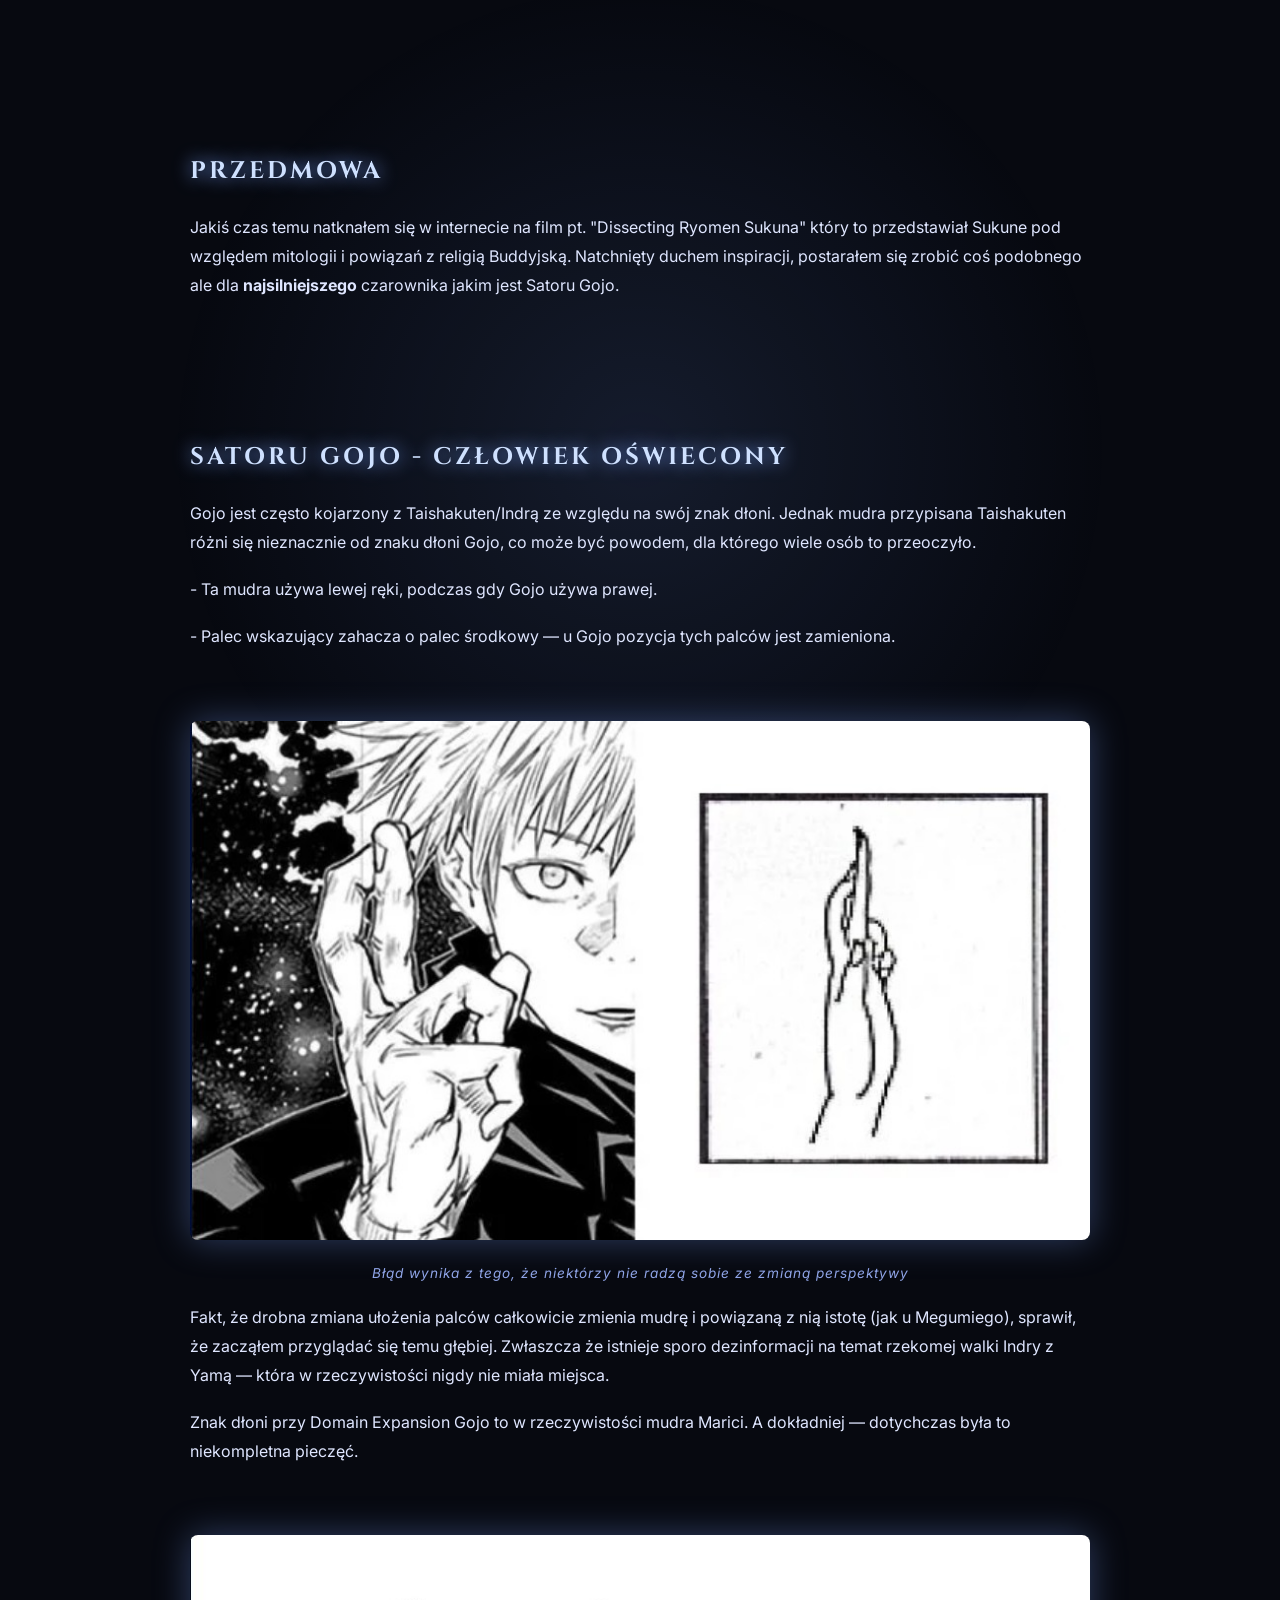
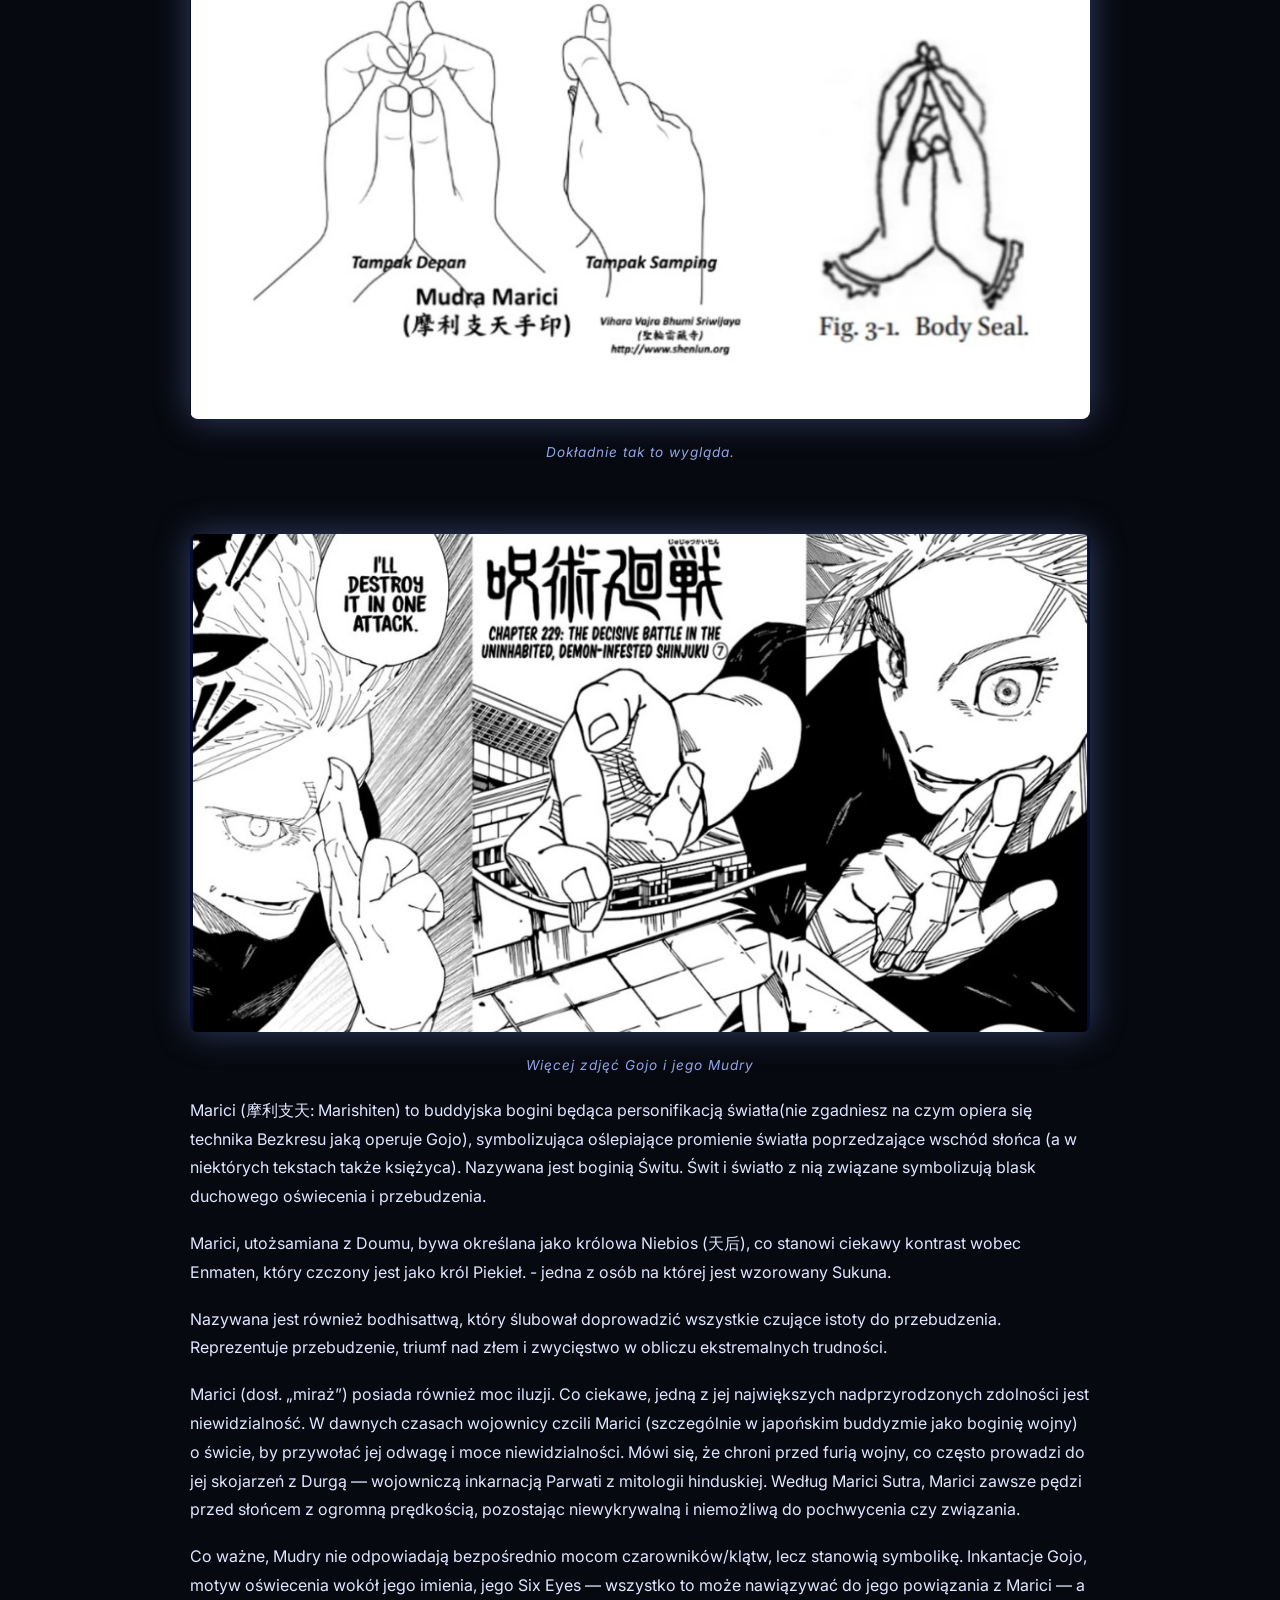
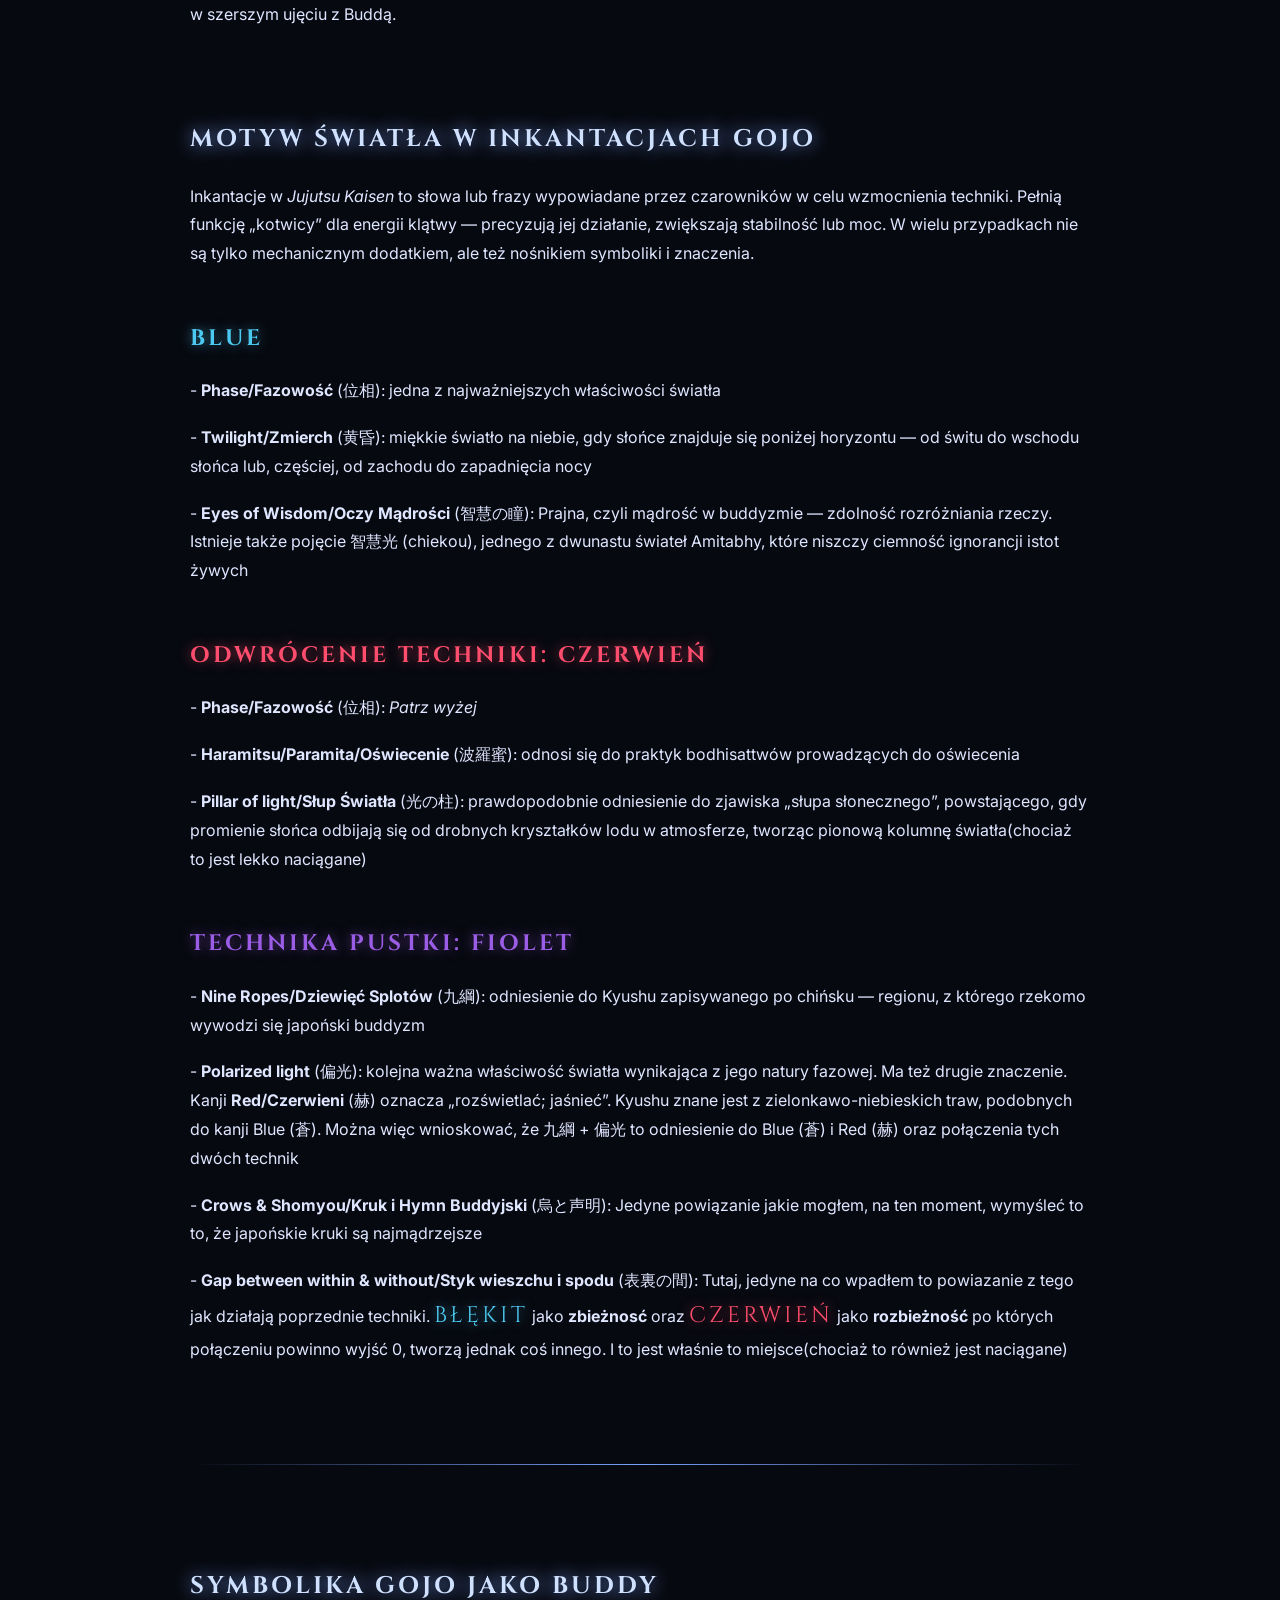
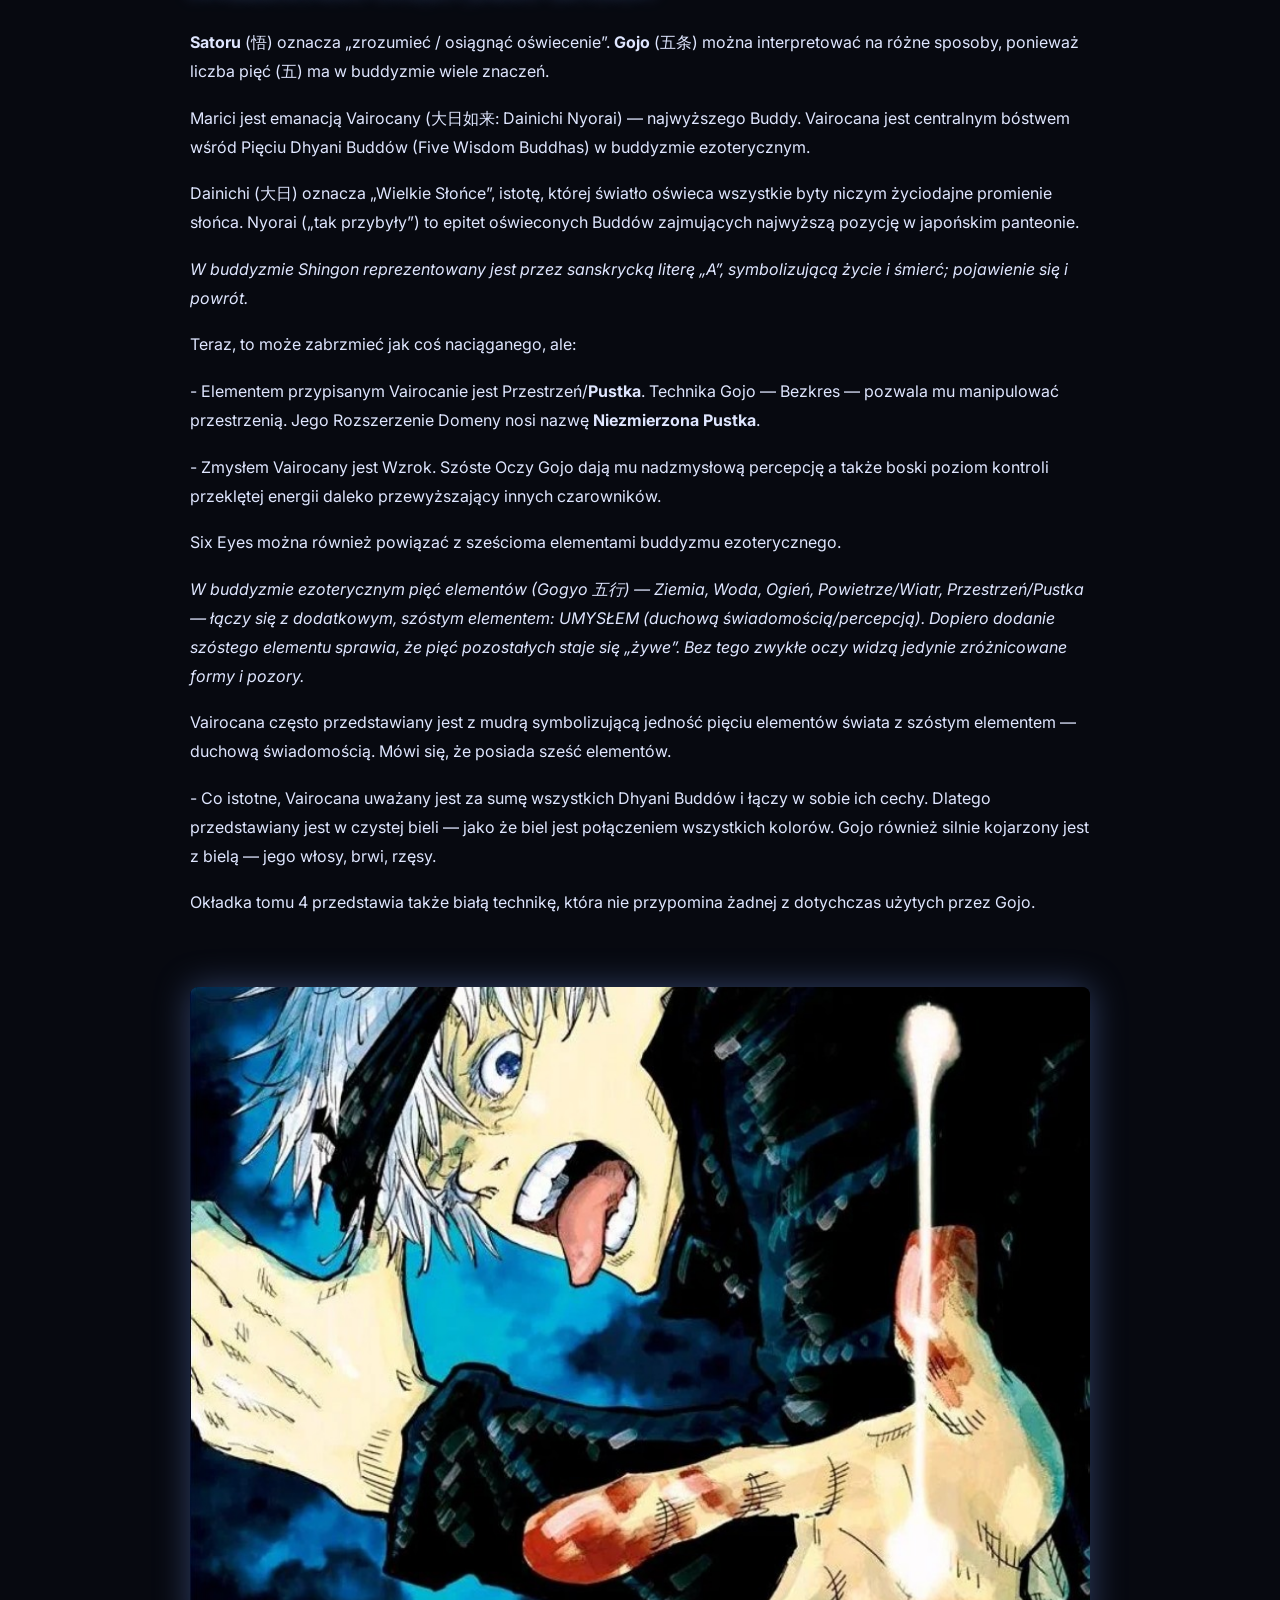
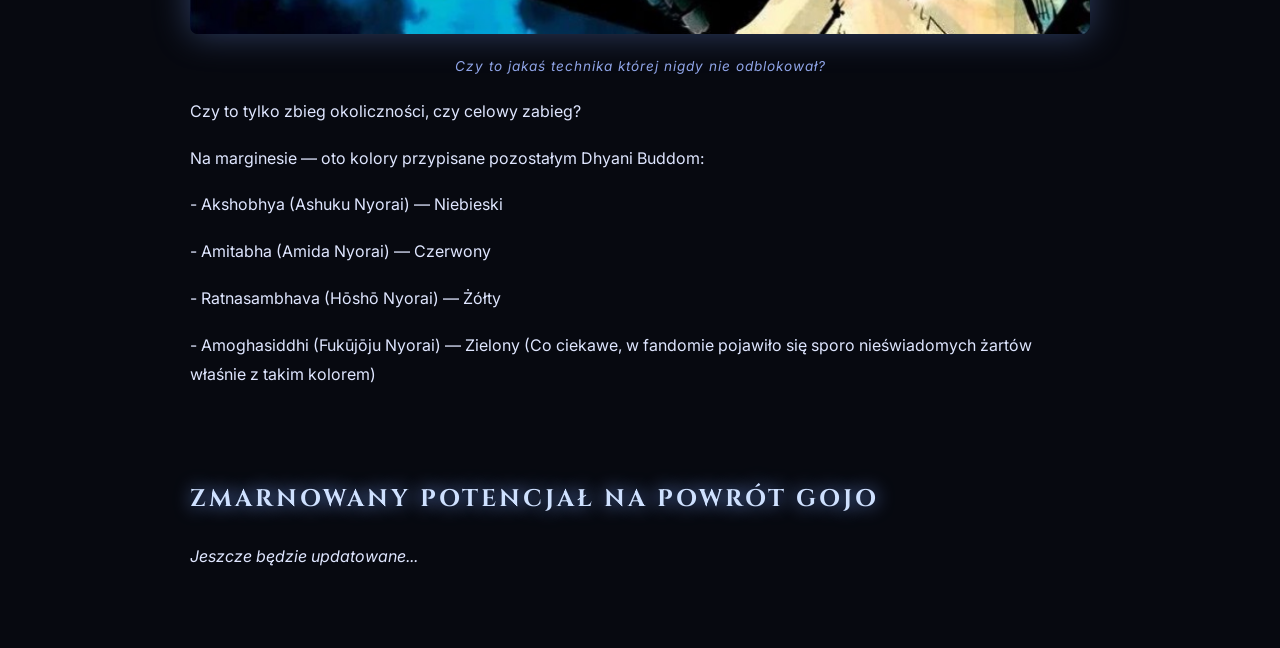
==== satoru_gojo.html @ 1afa3c19 "Update satoru_gojo.html" ====
<!DOCTYPE html>
<html lang="pl">
<head>
<meta charset="UTF-8">
<title>Analiza symboliki Satoru Gojo</title>

<link href="https://fonts.googleapis.com/css2?family=Cinzel:wght@500&family=Inter:wght@300;400&display=swap" rel="stylesheet">

<style>
    :root{
        --glow:#7aa2ff;
    }

    body{
        margin:0;
        padding:60px 20px;
        background:#070910;
        color:#e6ecff;
        font-family:'Inter',sans-serif;
        line-height:1.8;
        overflow-x:hidden;
    }

    /* Puls tła */
    body::before{
        content:"";
        position:fixed;
        inset:0;
        background:radial-gradient(circle at center, rgba(122,162,255,0.12), transparent 60%);
        animation:pulseBg 6s ease-in-out infinite;
        pointer-events:none;
    }

    @keyframes pulseBg{
        0%,100%{opacity:0.4;}
        50%{opacity:0.8;}
    }

    .container{
        max-width:900px;
        margin:auto;
        position:relative;
        z-index:1;
    }

    h2{
        font-family:'Cinzel',serif;
        letter-spacing:3px;
        text-transform:uppercase;
        color:#cfe1ff;
        text-shadow:0 0 18px var(--glow);
        margin-top:90px;
    }

    p{
        margin:18px 0;
        color:#dfe6ff;
    }

    .image-block{
        margin:70px 0 15px;
        text-align:center;
    }

    .image-block img{
        max-width:100%;
        border-radius:8px;
        box-shadow:0 0 35px rgba(122,162,255,0.35);
        transition:0.4s ease;
    }

    .image-block img:hover{
        transform:scale(1.015);
        box-shadow:0 0 70px rgba(122,162,255,0.7);
    }

    .caption{
        margin-top:12px;
        font-size:0.85em;
        font-style:italic;
        color:#9fb6ff;
        letter-spacing:1px;
        opacity:0.9;
    }

    .divider{
        height:1px;
        margin:100px 0;
        background:linear-gradient(to right, transparent, var(--glow), transparent);
        animation:pulseLine 4s ease-in-out infinite;
    }

    @keyframes pulseLine{
        0%,100%{opacity:0.3;}
        50%{opacity:1;}
    }

    ul{
        margin-top:25px;
    }

    li{
        margin:10px 0;
    }
    .tech {
    font-family: "Cinzel", serif;
    letter-spacing: 3px;
    text-transform: uppercase;
    margin-top: 50px;
    margin-bottom: 10px;
    font-size: 1.4rem;
}

/* BLUE */
    .tech.blue {
        color: #4CC9F0;
        text-shadow: 0 0 12px rgba(76, 201, 240, 0.6);
    }

/* RED */
    .tech.red {
        color: #FF4D6D;
        text-shadow: 0 0 12px rgba(255, 77, 109, 0.6);
    }

/* PURPLE */
    .tech.purple {
        color: #9B5DE5;
        text-shadow: 0 0 12px rgba(155, 93, 229, 0.6);
    }
</style>
    <link rel="shortcut icon" href="ikonka2.ico" type="image/x-icon">
</head>

<body>
<div class="container">

<h2>Przedmowa</h2>
<p>Jakiś czas temu natknałem się w internecie na film pt. "Dissecting Ryomen Sukuna" który to przedstawiał Sukune pod względem mitologii i powiązań z religią Buddyjską. Natchnięty duchem inspiracji, postarałem się zrobić coś podobnego ale dla <b>najsilniejszego</b> czarownika jakim jest Satoru Gojo. </p><br>
<h2>Satoru Gojo - Człowiek oświecony</h2>
<p>Gojo jest często kojarzony z Taishakuten/Indrą ze względu na swój znak dłoni. Jednak mudra przypisana Taishakuten różni się nieznacznie od znaku dłoni Gojo, co może być powodem, dla którego wiele osób to przeoczyło.</p>
<p>- Ta mudra używa lewej ręki, podczas gdy Gojo używa prawej.</p>
<p>- Palec wskazujący zahacza o palec środkowy — u Gojo pozycja tych palców jest zamieniona.</p>

<div class="image-block">
    <img src="image1.jpg" alt="">
    <div class="caption">Błąd wynika z tego, że niektórzy nie radzą sobie ze zmianą perspektywy</div>
</div>

<p>Fakt, że drobna zmiana ułożenia palców całkowicie zmienia mudrę i powiązaną z nią istotę (jak u Megumiego), sprawił, że zacząłem przyglądać się temu głębiej. Zwłaszcza że istnieje sporo dezinformacji na temat rzekomej walki Indry z Yamą — która w rzeczywistości nigdy nie miała miejsca.</p>
<p>Znak dłoni przy Domain Expansion Gojo to w rzeczywistości mudra Marici. A dokładniej — dotychczas była to niekompletna pieczęć.</p>

<div class="image-block">
    <img src="image2.jpg" alt="">
    <div class="caption">Dokładnie tak to wygląda.</div>
</div>

<div class="image-block">
    <img src="image3.jpg" alt="">
    <div class="caption">Więcej zdjęć Gojo i jego Mudry</div>
</div>

<p>Marici (摩利支天: Marishiten) to buddyjska bogini będąca personifikacją światła(nie zgadniesz na czym opiera się technika Bezkresu jaką operuje Gojo), symbolizująca oślepiające promienie światła poprzedzające wschód słońca (a w niektórych tekstach także księżyca). Nazywana jest boginią Świtu. Świt i światło z nią związane symbolizują blask duchowego oświecenia i przebudzenia.</p>
<p>Marici, utożsamiana z Doumu, bywa określana jako królowa Niebios (天后), co stanowi ciekawy kontrast wobec Enmaten, który czczony jest jako król Piekieł. - jedna z osób na której jest wzorowany Sukuna.</p>
<p>Nazywana jest również bodhisattwą, który ślubował doprowadzić wszystkie czujące istoty do przebudzenia. Reprezentuje przebudzenie, triumf nad złem i zwycięstwo w obliczu ekstremalnych trudności.</p>
<p>Marici (dosł. „miraż”) posiada również moc iluzji. Co ciekawe, jedną z jej największych nadprzyrodzonych zdolności jest niewidzialność. W dawnych czasach wojownicy czcili Marici (szczególnie w japońskim buddyzmie jako boginię wojny) o świcie, by przywołać jej odwagę i moce niewidzialności. Mówi się, że chroni przed furią wojny, co często prowadzi do jej skojarzeń z Durgą — wojowniczą inkarnacją Parwati z mitologii hinduskiej. Według Marici Sutra, Marici zawsze pędzi przed słońcem z ogromną prędkością, pozostając niewykrywalną i niemożliwą do pochwycenia czy związania.</p>
<p>Co ważne, Mudry nie odpowiadają bezpośrednio mocom czarowników/klątw, lecz stanowią symbolikę. Inkantacje Gojo, motyw oświecenia wokół jego imienia, jego Six Eyes — wszystko to może nawiązywać do jego powiązania z Marici — a w szerszym ujęciu z Buddą.</p>

<h2>Motyw światła w inkantacjach Gojo</h2>
<p>Inkantacje w <i>Jujutsu Kaisen</i> to słowa lub frazy wypowiadane przez czarowników w celu wzmocnienia techniki.
        Pełnią funkcję „kotwicy” dla energii klątwy — precyzują jej działanie, zwiększają stabilność lub moc.
        W wielu przypadkach nie są tylko mechanicznym dodatkiem, ale też nośnikiem symboliki i znaczenia.</p>
<h4 class="tech blue">BLUE</h3>

<p> - <b>Phase/Fazowość</b> (位相): jedna z najważniejszych właściwości światła</p>

<p> - <b>Twilight/Zmierch</b> (黄昏): miękkie światło na niebie, gdy słońce znajduje się poniżej horyzontu — od świtu do wschodu słońca lub, częściej, od zachodu do zapadnięcia nocy</p>

<p> - <b>Eyes of Wisdom/Oczy Mądrości</b> (智慧の瞳): Prajna, czyli mądrość w buddyzmie — zdolność rozróżniania rzeczy. Istnieje także pojęcie 智慧光 (chiekou), jednego z dwunastu świateł Amitabhy, które niszczy ciemność ignorancji istot żywych</p>
<p></p>

<h4 class="tech red">Odwrócenie Techniki: Czerwień</h3>
<p> - <b>Phase/Fazowość </b>(位相): <i>Patrz wyżej</i></p>
<p> - <b>Haramitsu/Paramita/Oświecenie</b> (波羅蜜): odnosi się do praktyk bodhisattwów prowadzących do oświecenia</p>
<p> - <b>Pillar of light/Słup Światła</b> (光の柱): prawdopodobnie odniesienie do zjawiska „słupa słonecznego”, powstającego, gdy promienie słońca odbijają się od drobnych kryształków lodu w atmosferze, tworząc pionową kolumnę światła(chociaż to jest lekko naciągane)</p>
<h3 class="tech purple">Technika Pustki: Fiolet</h3>
<p> - <b>Nine Ropes/Dziewięć Splotów</b> (九綱): odniesienie do Kyushu zapisywanego po chińsku — regionu, z którego rzekomo wywodzi się japoński buddyzm</p>
<p> - <b>Polarized light</b> (偏光): kolejna ważna właściwość światła wynikająca z jego natury fazowej. Ma też drugie znaczenie. Kanji <b>Red/Czerwieni</b> (赫) oznacza „rozświetlać; jaśnieć”. Kyushu znane jest z zielonkawo-niebieskich traw, podobnych do kanji Blue (蒼). Można więc wnioskować, że 九綱 + 偏光 to odniesienie do Blue (蒼) i Red (赫) oraz połączenia tych dwóch technik</p>
<p> - <b>Crows & Shomyou/Kruk i Hymn Buddyjski</b> (烏と声明): Jedyne powiązanie jakie mogłem, na ten moment, wymyśleć to to, że japońskie kruki są najmądrzejsze</p>
<p> - <b>Gap between within & without/Styk wieszchu i spodu</b> (表裏の間): Tutaj, jedyne na co wpadłem to powiazanie z tego jak działają poprzednie techniki. <span class="tech blue">Błękit</span> jako <b>zbieżnosć</b> oraz <span class="tech red">Czerwień</span> jako <b>rozbieżność</b> po których połączeniu powinno wyjść 0, tworzą jednak coś innego. I to jest właśnie to miejsce(chociaż to również jest naciągane)</p>
<div class="divider"></div>


<h2>Symbolika Gojo jako Buddy</h2>
<p><b>Satoru</b> (悟) oznacza „zrozumieć / osiągnąć oświecenie”. <b>Gojo</b> (五条) można interpretować na różne sposoby, ponieważ liczba pięć (五) ma w buddyzmie wiele znaczeń.</p>
<p>Marici jest emanacją Vairocany (大日如来: Dainichi Nyorai) — najwyższego Buddy. Vairocana jest centralnym bóstwem wśród Pięciu Dhyani Buddów (Five Wisdom Buddhas) w buddyzmie ezoterycznym.</p>
<p>Dainichi (大日) oznacza „Wielkie Słońce”, istotę, której światło oświeca wszystkie byty niczym życiodajne promienie słońca. Nyorai („tak przybyły”) to epitet oświeconych Buddów zajmujących najwyższą pozycję w japońskim panteonie.</p>
<p><i>W buddyzmie Shingon reprezentowany jest przez sanskrycką literę „A”, symbolizującą życie i śmierć; pojawienie się i powrót.</i></p>
<p>Teraz, to może zabrzmieć jak coś naciąganego, ale:</p>
<p> - Elementem przypisanym Vairocanie jest Przestrzeń/<b>Pustka</b>. Technika Gojo — Bezkres — pozwala mu manipulować przestrzenią. Jego Rozszerzenie Domeny nosi nazwę <b>Niezmierzona Pustka</b>.</p>
<p> - Zmysłem Vairocany jest Wzrok. Szóste Oczy Gojo dają mu nadzmysłową percepcję a także boski poziom kontroli przeklętej energii daleko przewyższający innych czarowników.</p>
<p>Six Eyes można również powiązać z sześcioma elementami buddyzmu ezoterycznego.</p>
<p><i>W buddyzmie ezoterycznym pięć elementów (Gogyo 五行) — Ziemia, Woda, Ogień, Powietrze/Wiatr, Przestrzeń/Pustka — łączy się z dodatkowym, szóstym elementem: UMYSŁEM (duchową świadomością/percepcją). Dopiero dodanie szóstego elementu sprawia, że pięć pozostałych staje się „żywe”. Bez tego zwykłe oczy widzą jedynie zróżnicowane formy i pozory.</i></p>
<p>Vairocana często przedstawiany jest z mudrą symbolizującą jedność pięciu elementów świata z szóstym elementem — duchową świadomością. Mówi się, że posiada sześć elementów.</p>
<p> - Co istotne, Vairocana uważany jest za sumę wszystkich Dhyani Buddów i łączy w sobie ich cechy. Dlatego przedstawiany jest w czystej bieli — jako że biel jest połączeniem wszystkich kolorów. Gojo również silnie kojarzony jest z bielą — jego włosy, brwi, rzęsy.</p>
<p>Okładka tomu 4 przedstawia także białą technikę, która nie przypomina żadnej z dotychczas użytych przez Gojo.</p>
<div class="image-block">
    <img src="image4.jpg" alt="">
    <div class="caption">Czy to jakaś technika której nigdy nie odblokował?</div>
</div>
<p>Czy to tylko zbieg okoliczności, czy celowy zabieg?</p>
<p>Na marginesie — oto kolory przypisane pozostałym Dhyani Buddom:</p>
<p> - Akshobhya (Ashuku Nyorai) — Niebieski</p>
<p> - Amitabha (Amida Nyorai) — Czerwony</p>
<p> - Ratnasambhava (Hōshō Nyorai) — Żółty</p>
<p> - Amoghasiddhi (Fukūjōju Nyorai) — Zielony (Co ciekawe, w fandomie pojawiło się sporo nieświadomych żartów właśnie z takim kolorem)</p>
<h2>Zmarnowany potencjał na powrót Gojo</h2>
<p><i>Jeszcze będzie updatowane...</i></p>

</div>
</body>
</html>
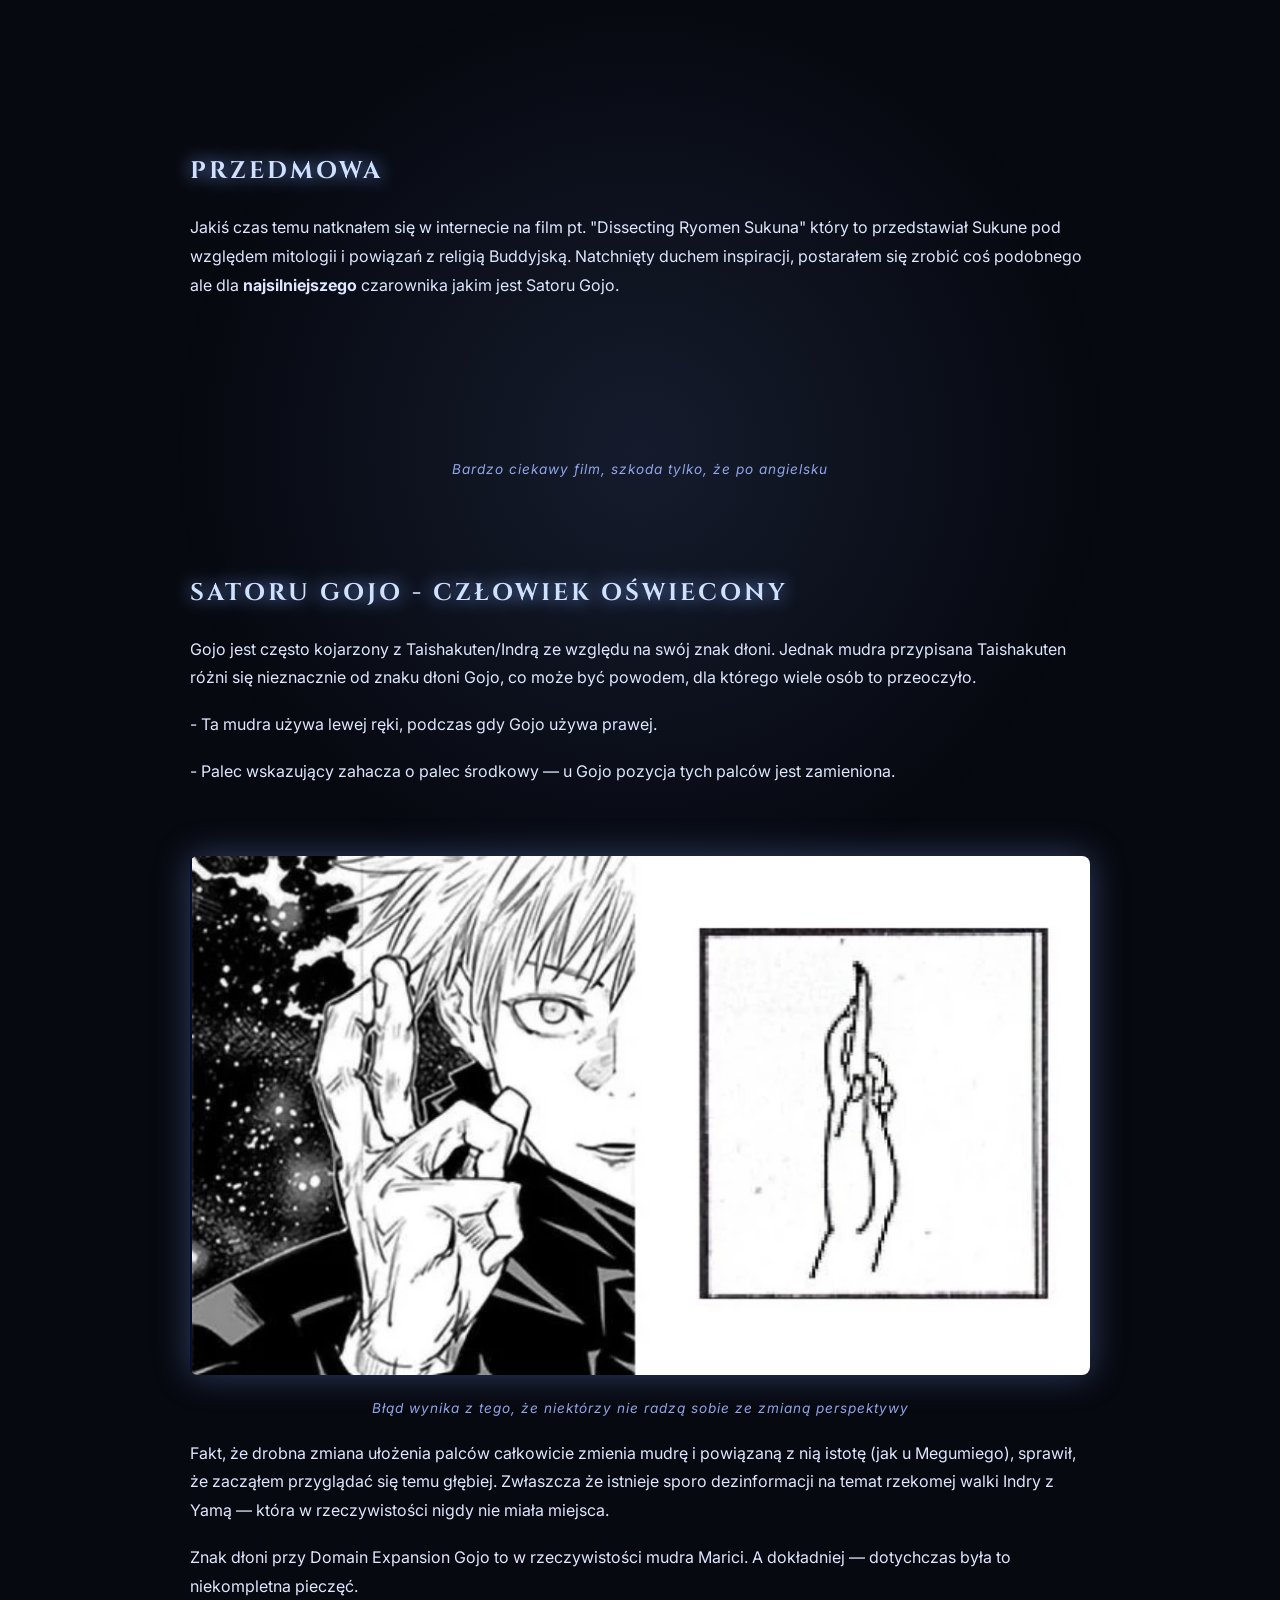
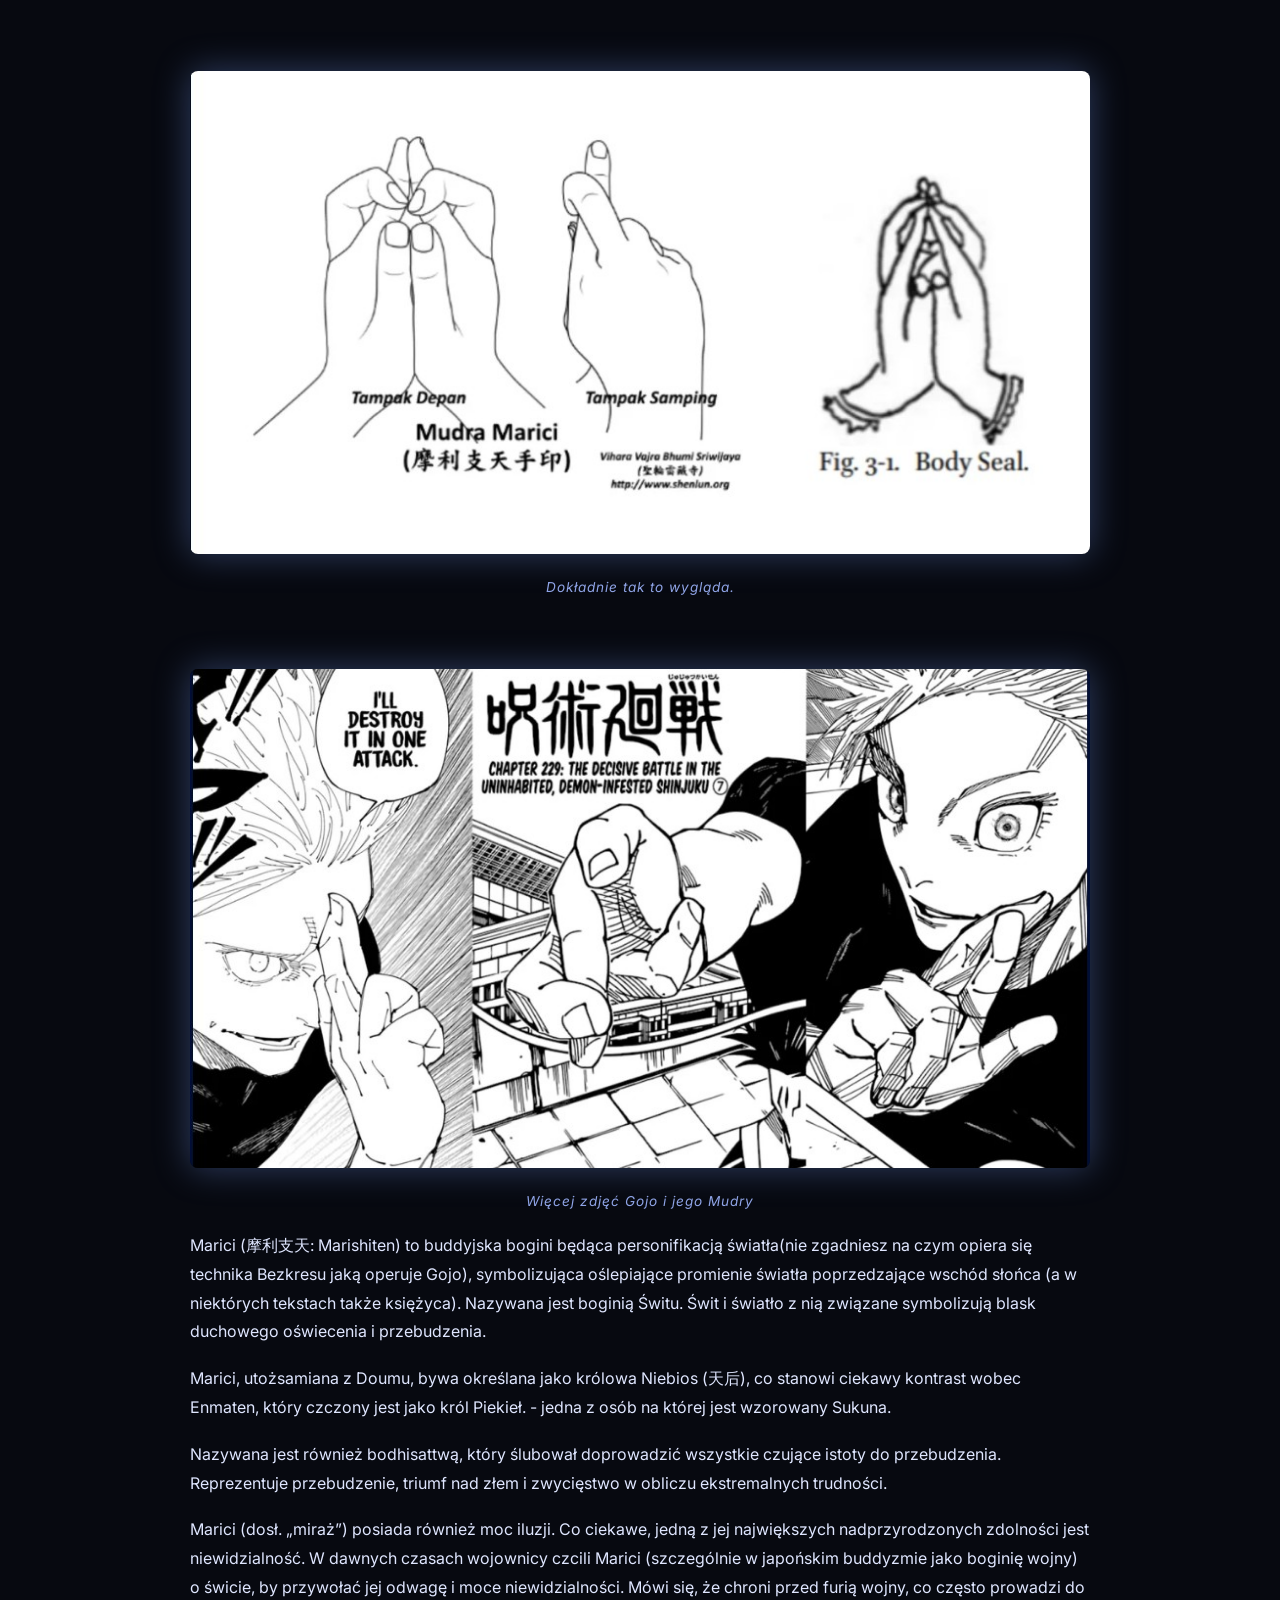
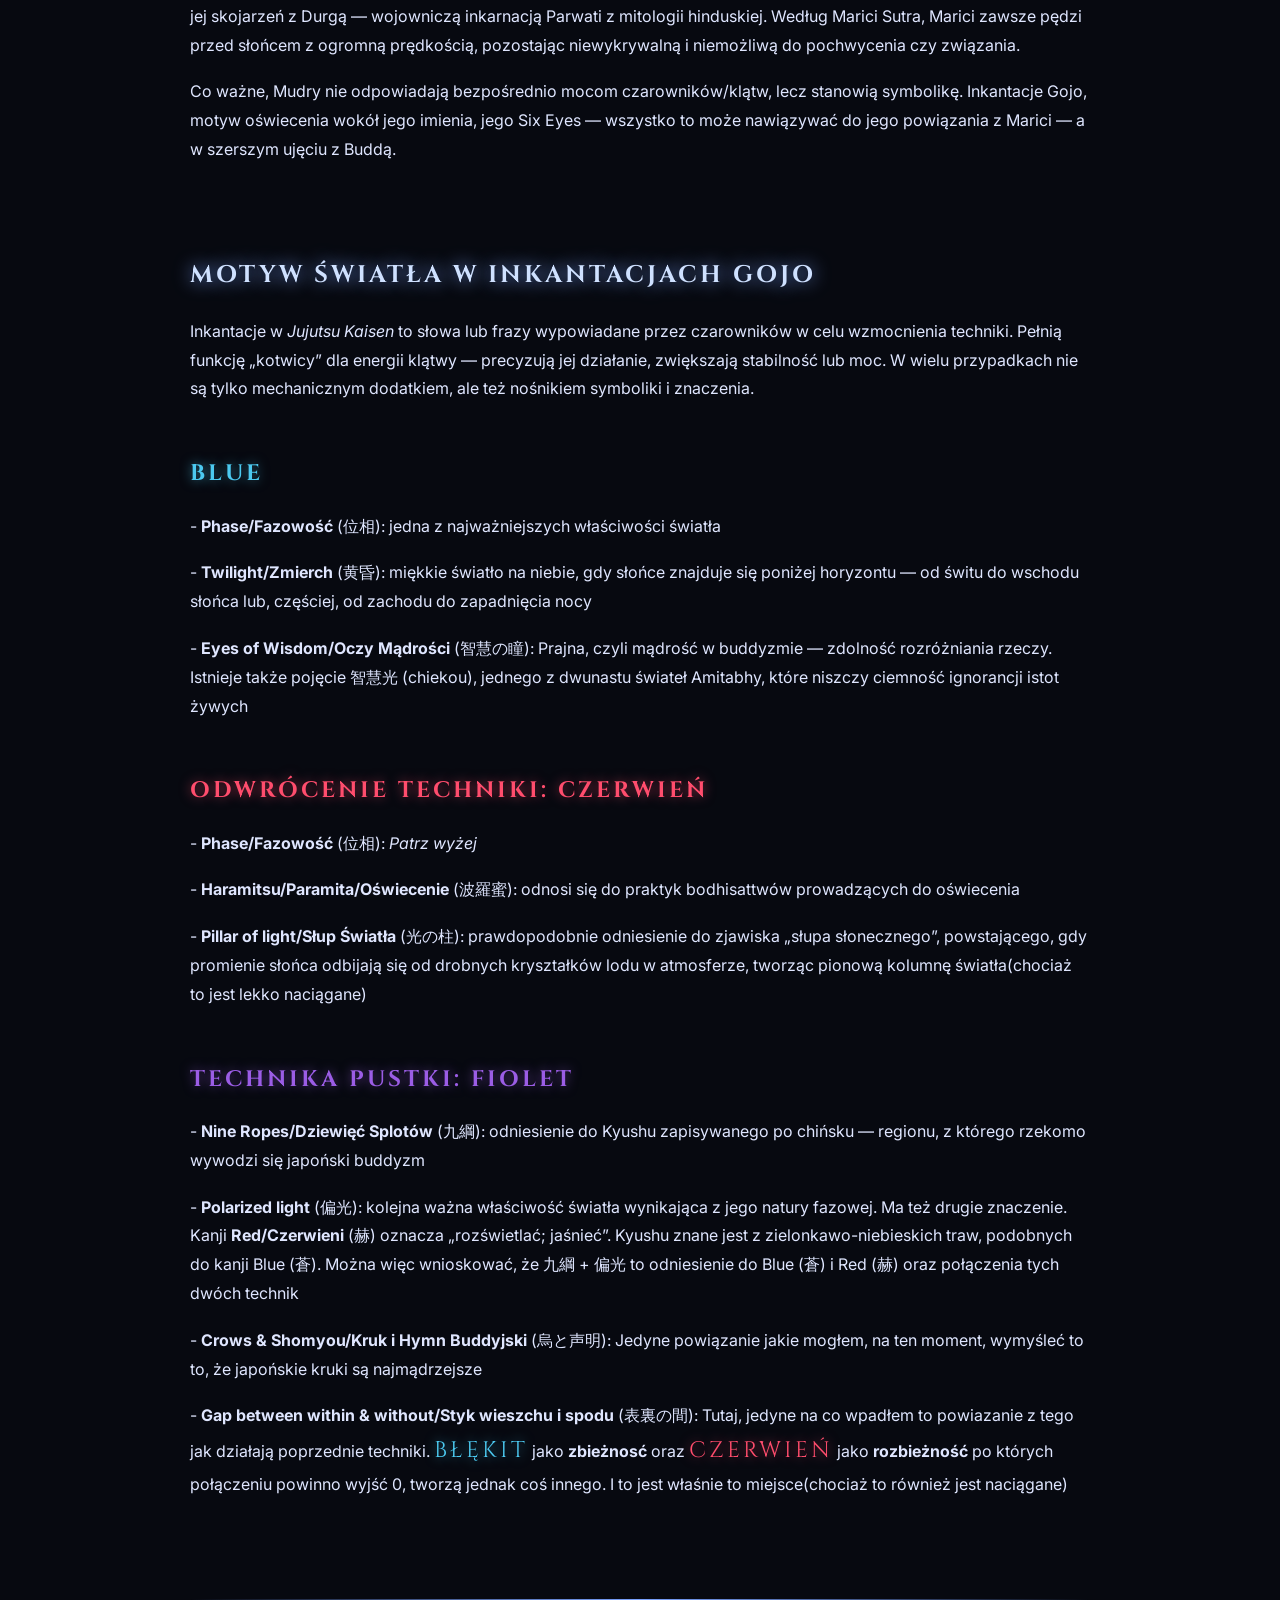
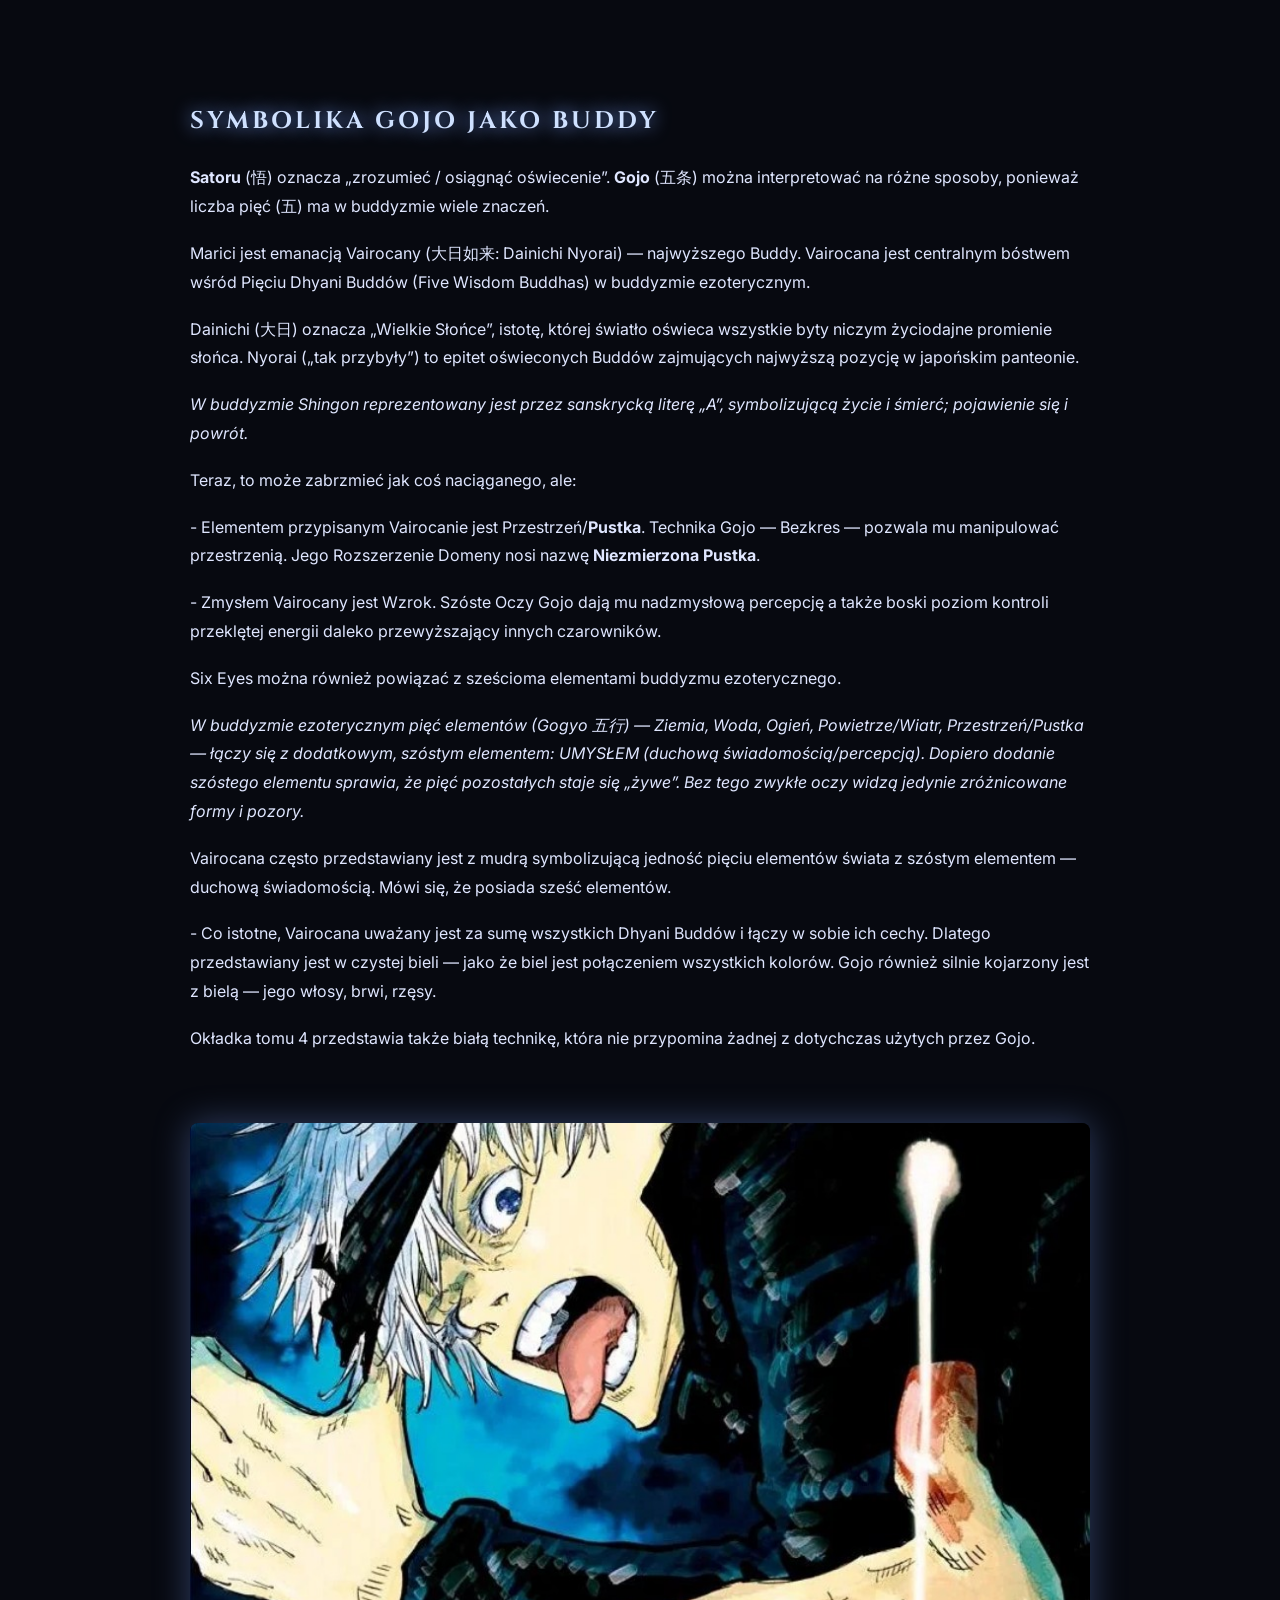
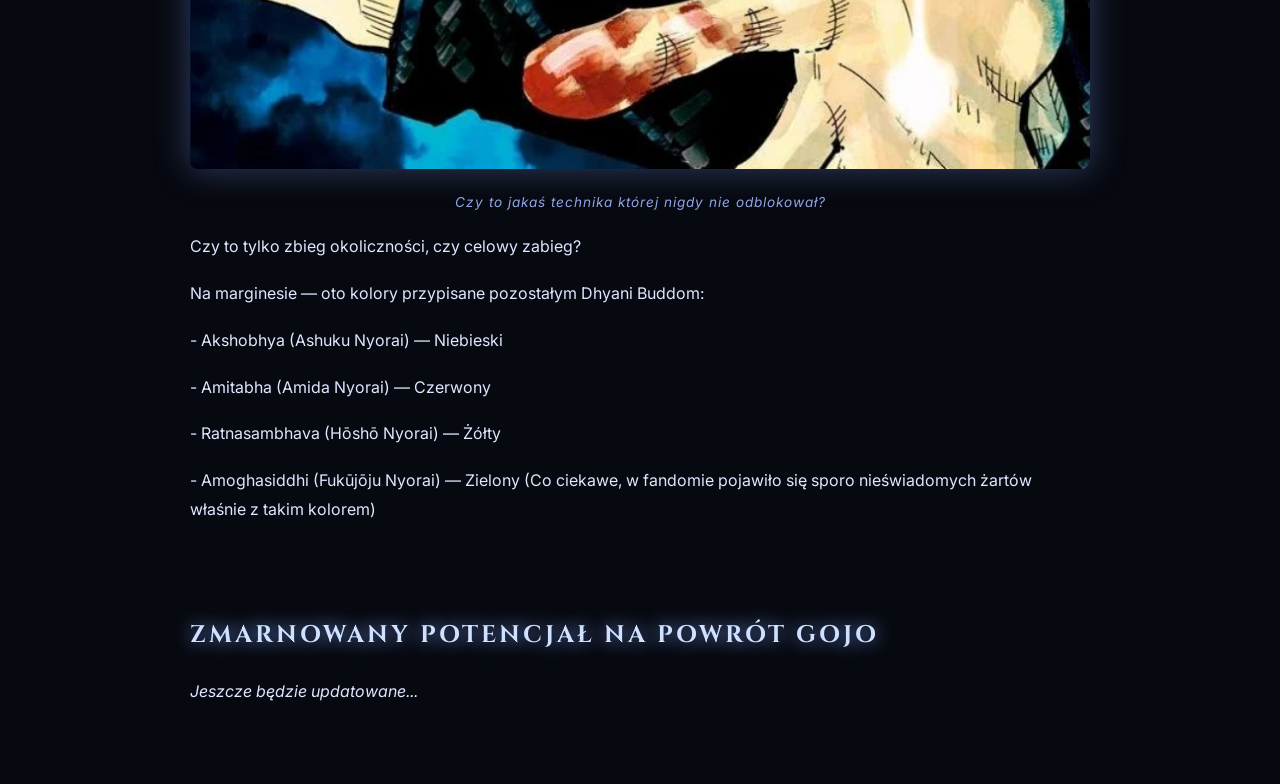
==== commit 349fb6bb: "Update satoru_gojo.html" ====
--- a/satoru_gojo.html
+++ b/satoru_gojo.html
@@ -136,7 +136,11 @@
 <div class="container">
 
 <h2>Przedmowa</h2>
-<p>Jakiś czas temu natknałem się w internecie na film pt. "Dissecting Ryomen Sukuna" który to przedstawiał Sukune pod względem mitologii i powiązań z religią Buddyjską. Natchnięty duchem inspiracji, postarałem się zrobić coś podobnego ale dla <b>najsilniejszego</b> czarownika jakim jest Satoru Gojo. </p><br>
+<p>Jakiś czas temu natknałem się w internecie na film pt. "Dissecting Ryomen Sukuna" który to przedstawiał Sukune pod względem mitologii i powiązań z religią Buddyjską. Natchnięty duchem inspiracji, postarałem się zrobić coś podobnego ale dla <b>najsilniejszego</b> czarownika jakim jest Satoru Gojo. </p><br> 
+<div class="image-block">
+    <img src="image0.jpg" alt="">
+    <div class="caption">Bardzo ciekawy film, szkoda tylko, że po angielsku</div>
+</div>
 <h2>Satoru Gojo - Człowiek oświecony</h2>
 <p>Gojo jest często kojarzony z Taishakuten/Indrą ze względu na swój znak dłoni. Jednak mudra przypisana Taishakuten różni się nieznacznie od znaku dłoni Gojo, co może być powodem, dla którego wiele osób to przeoczyło.</p>
 <p>- Ta mudra używa lewej ręki, podczas gdy Gojo używa prawej.</p>
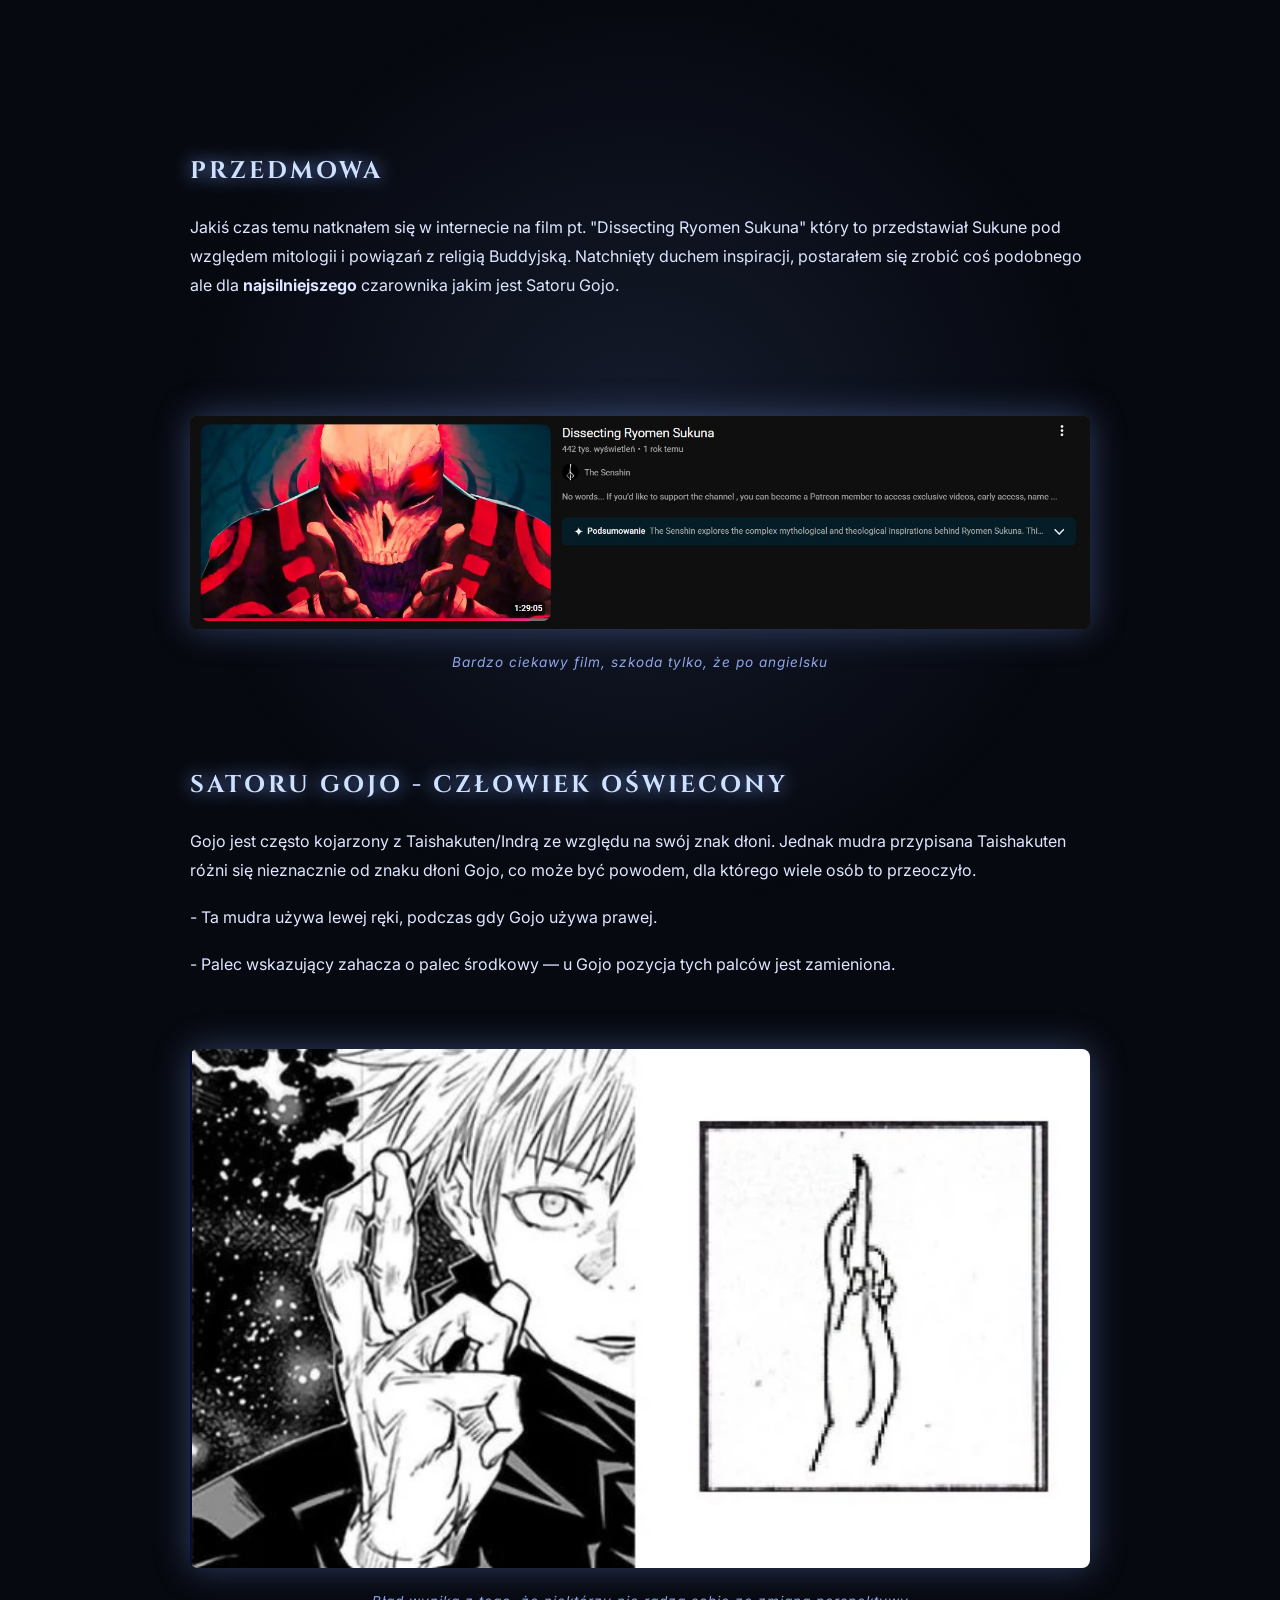
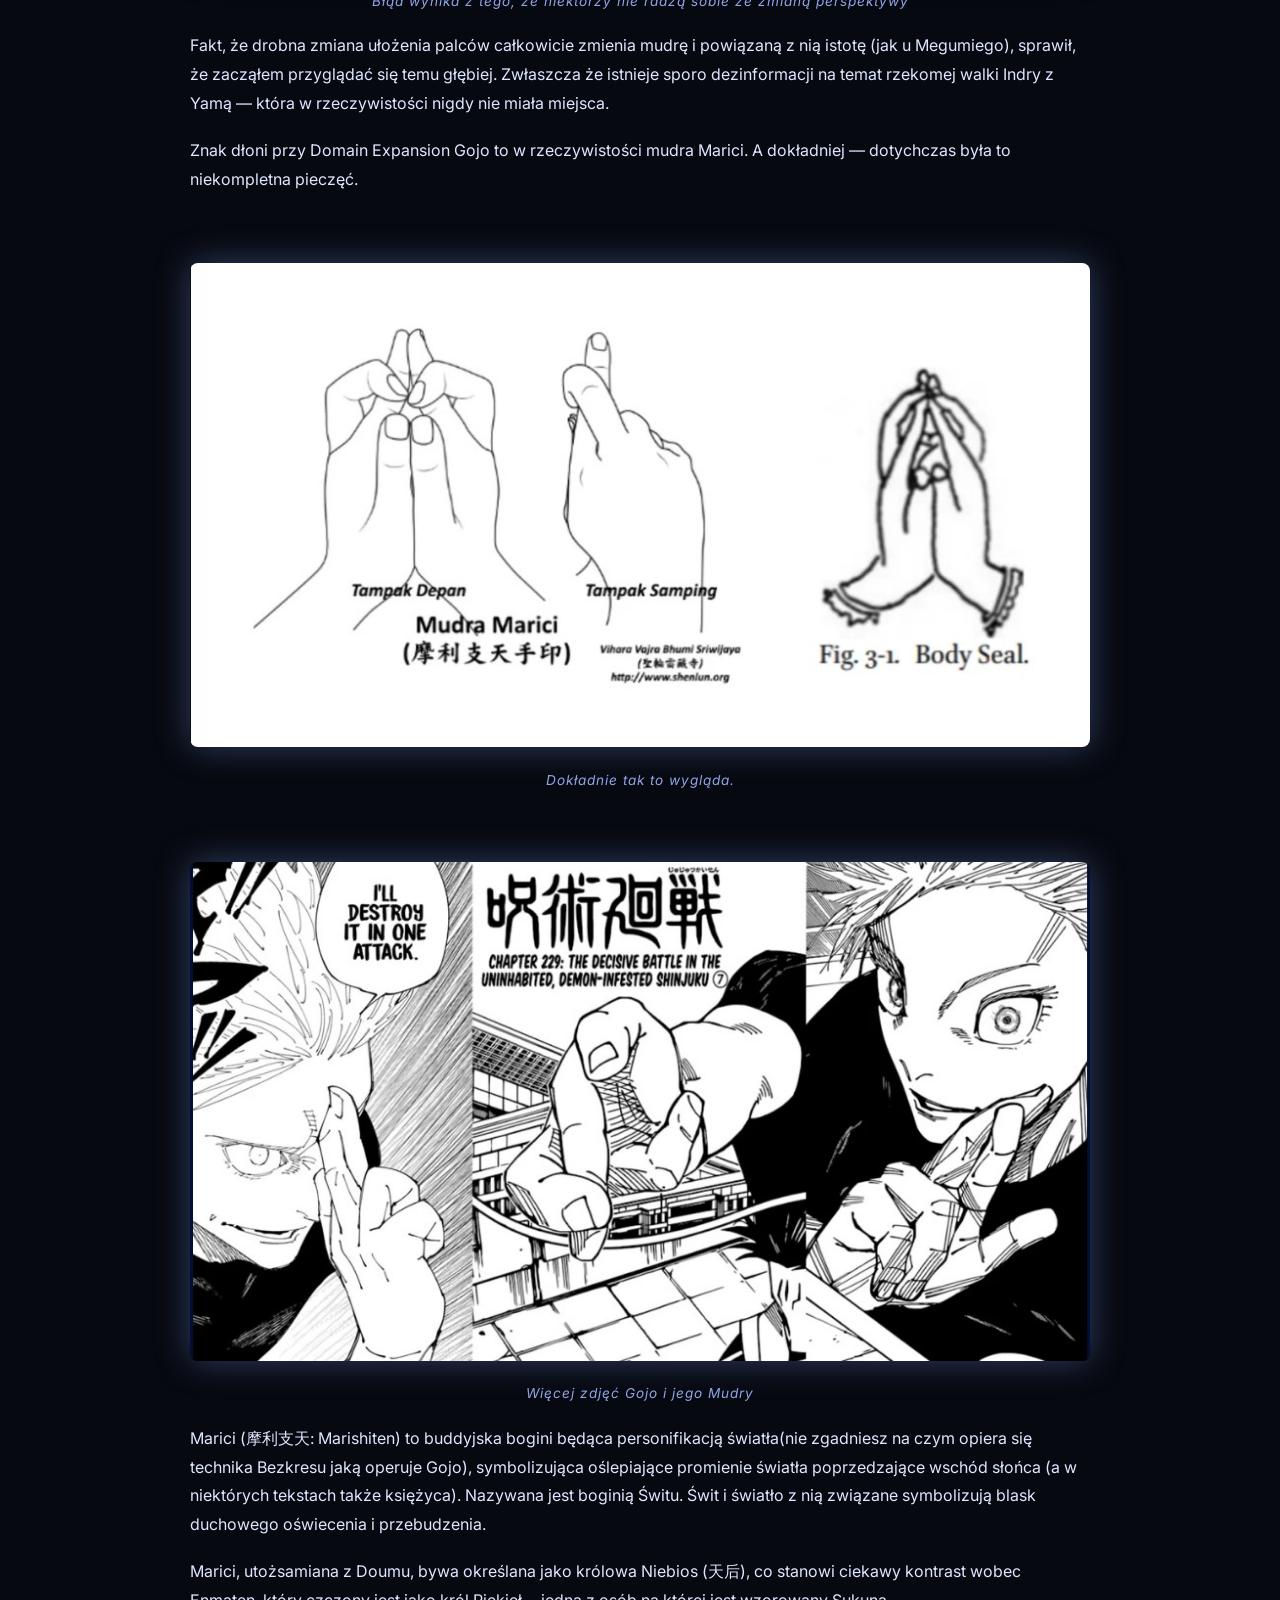
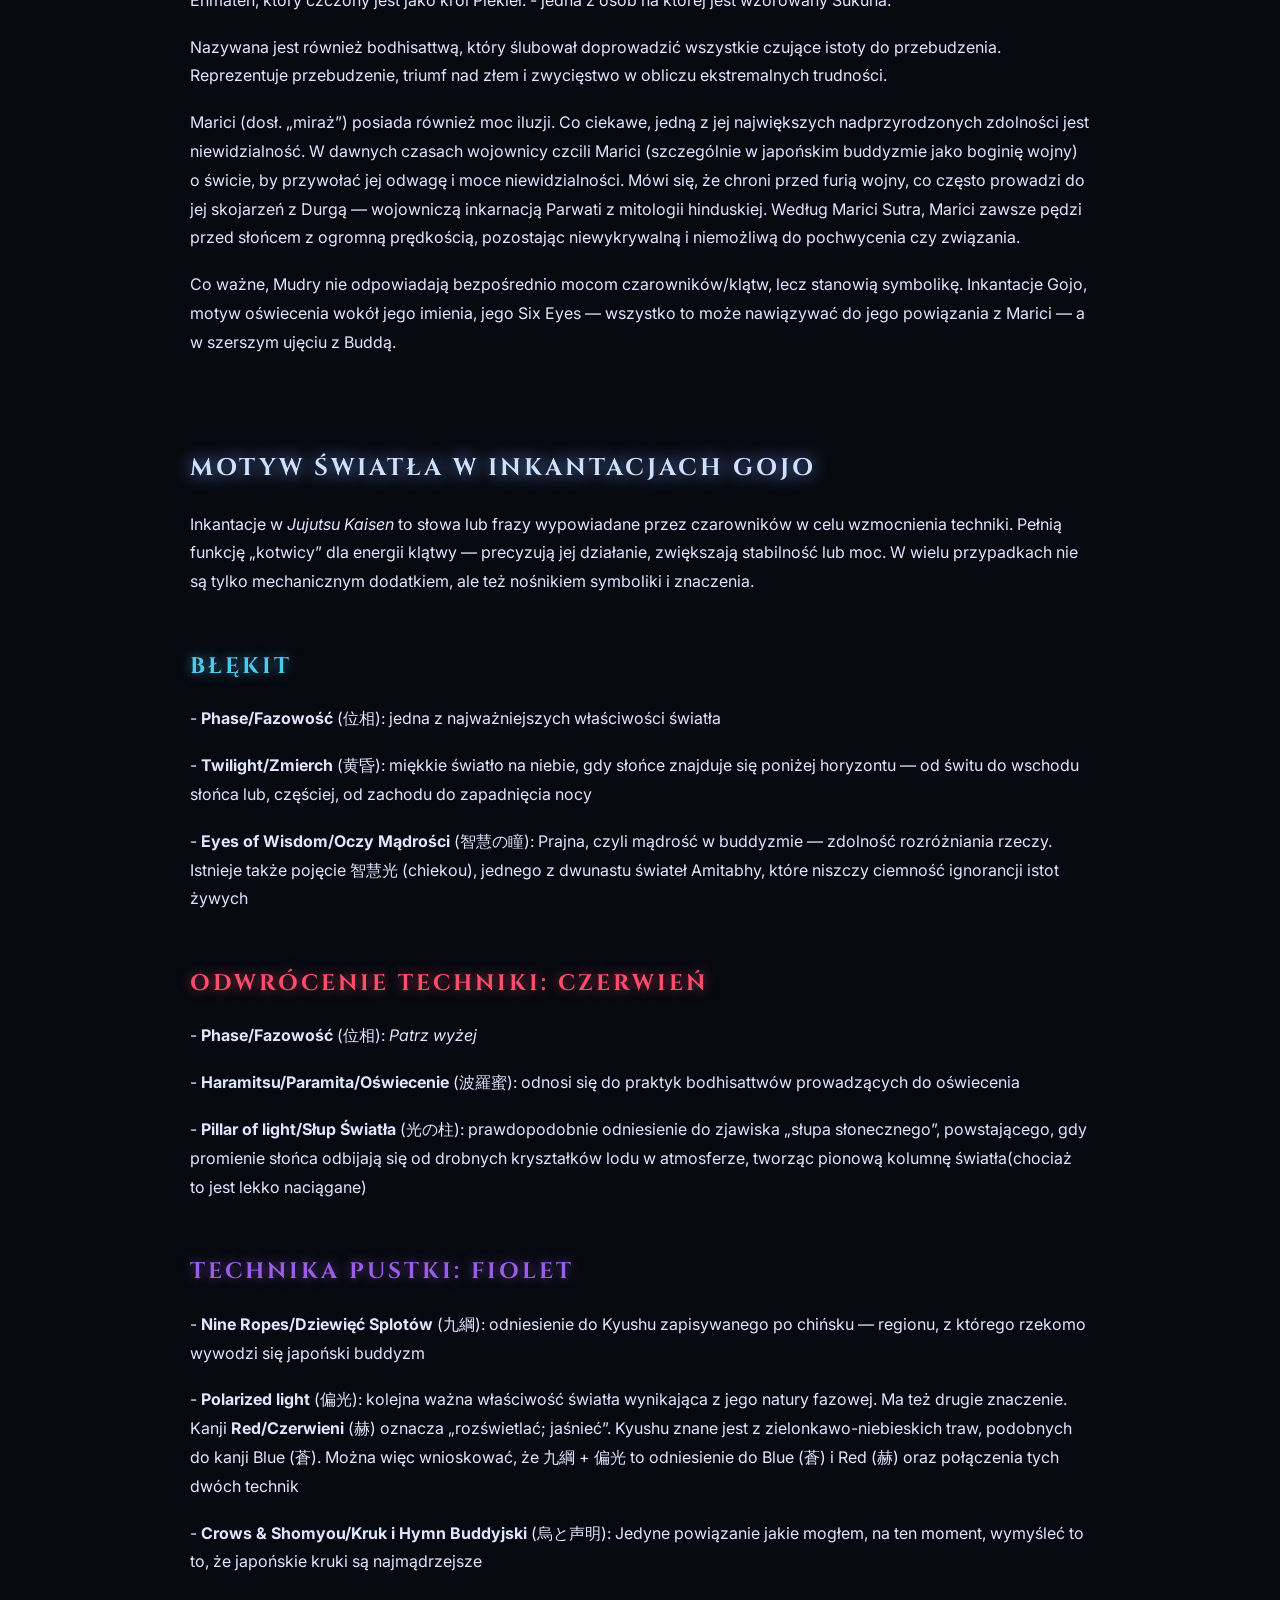
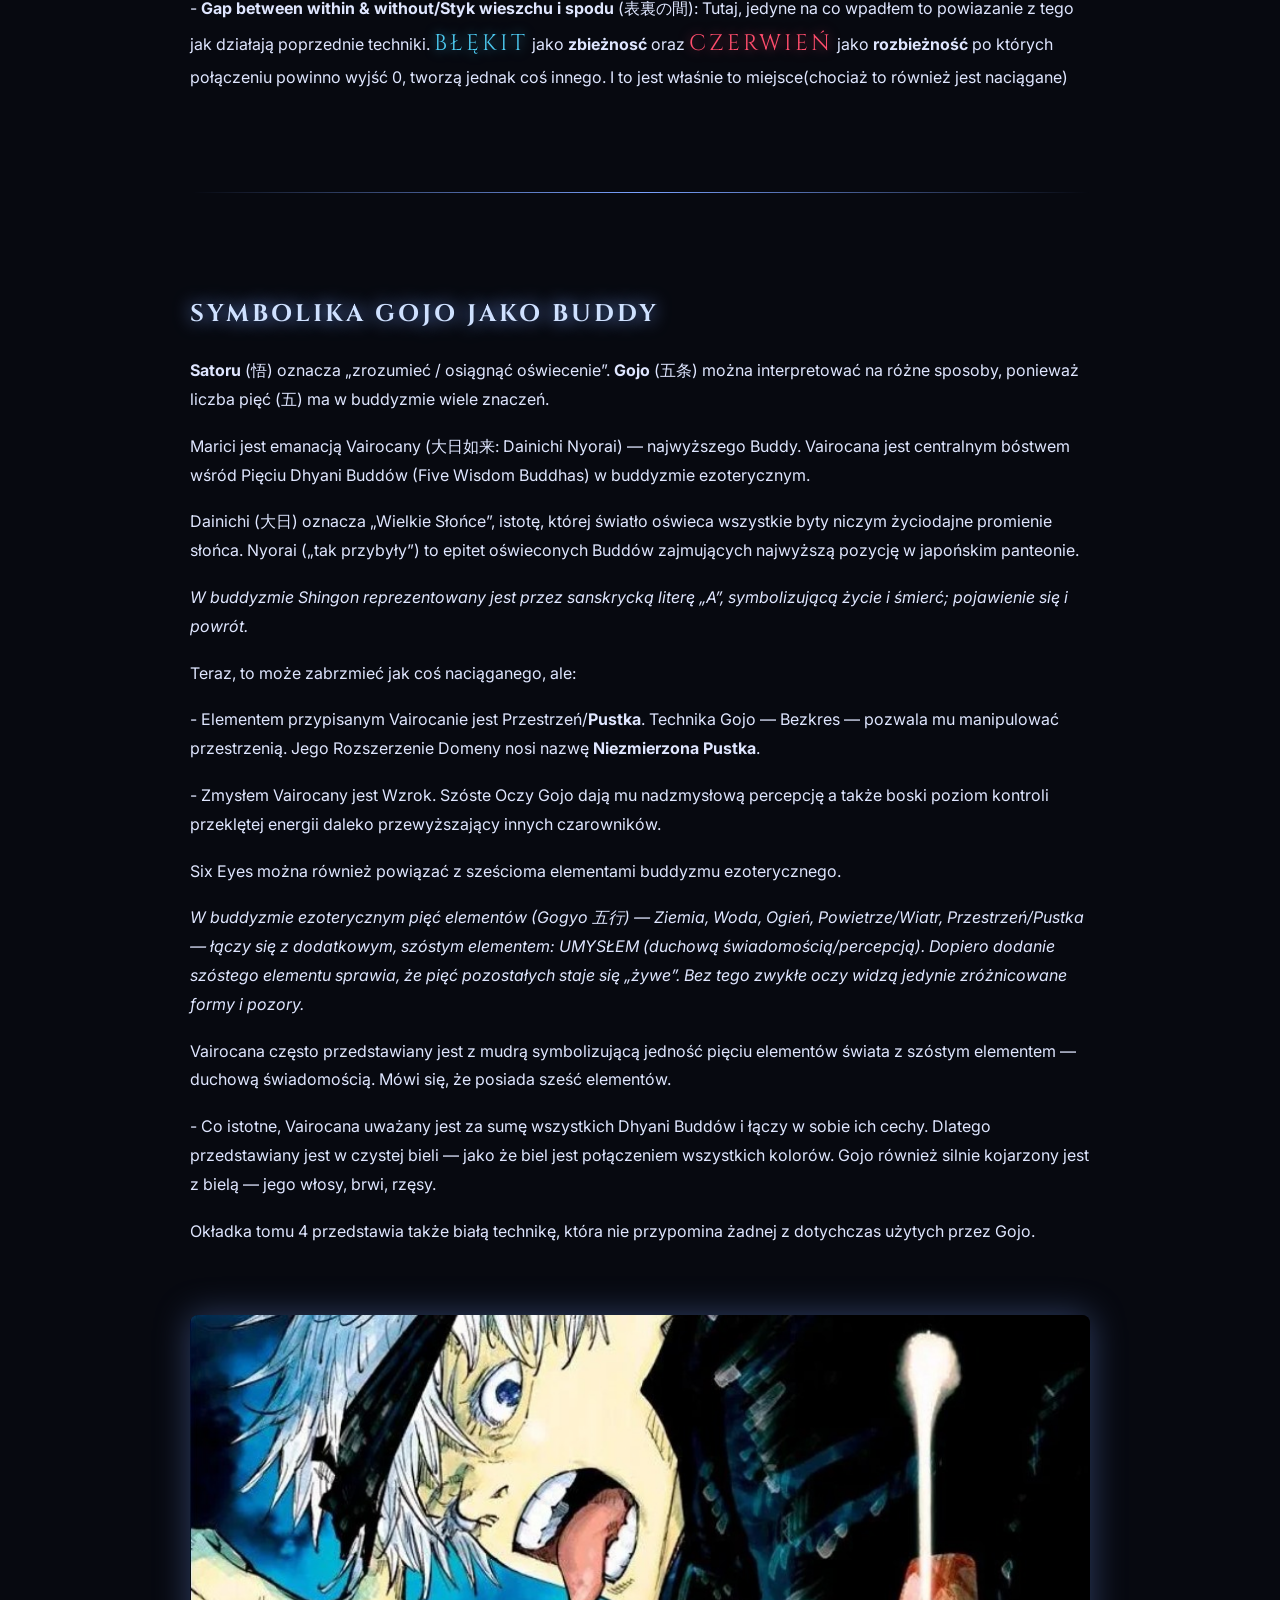
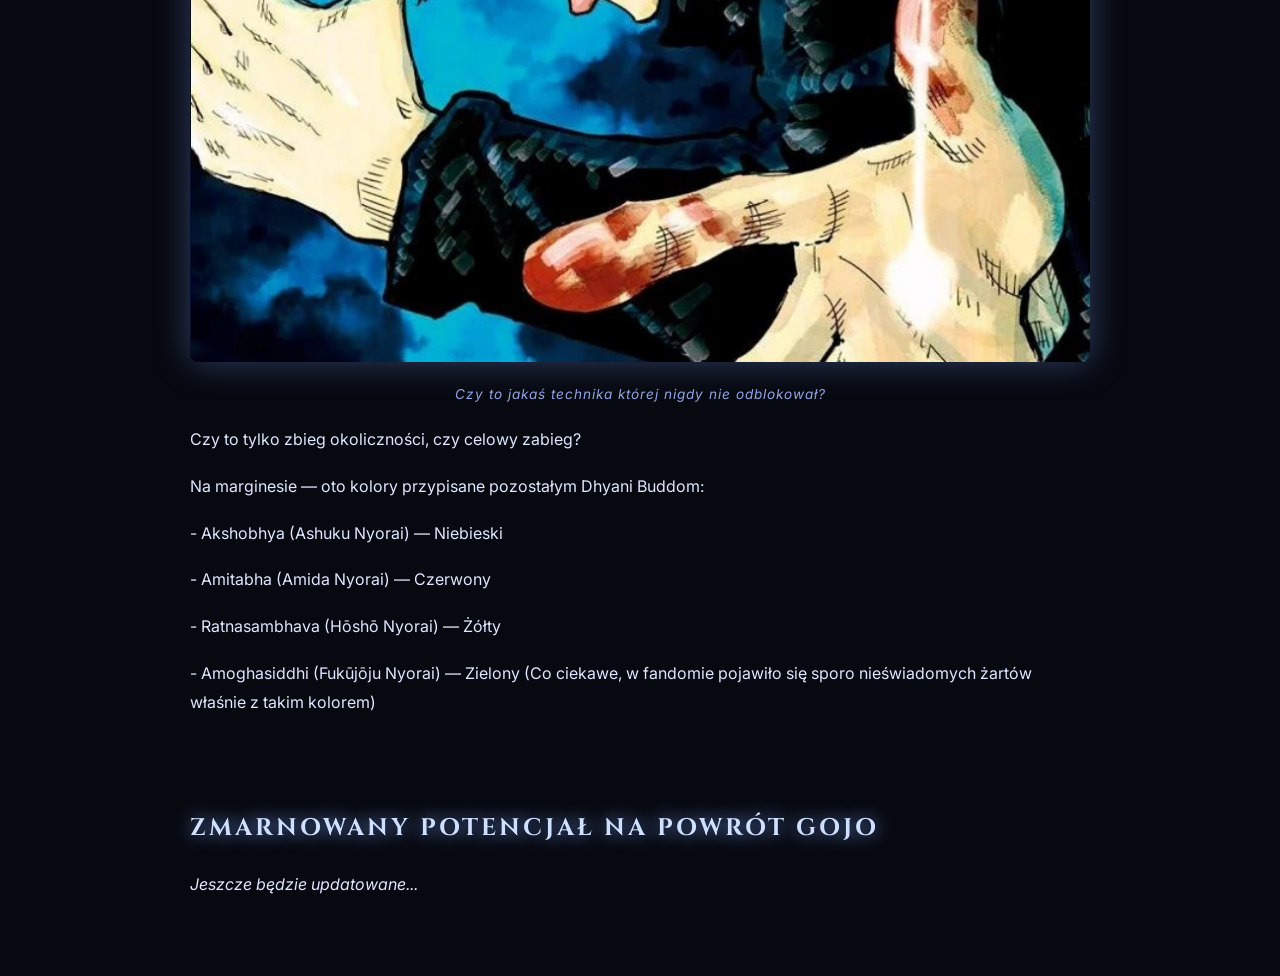
==== commit 6a2999e6: "Update satoru_gojo.html" ====
--- a/satoru_gojo.html
+++ b/satoru_gojo.html
@@ -174,7 +174,7 @@
 <p>Inkantacje w <i>Jujutsu Kaisen</i> to słowa lub frazy wypowiadane przez czarowników w celu wzmocnienia techniki.
         Pełnią funkcję „kotwicy” dla energii klątwy — precyzują jej działanie, zwiększają stabilność lub moc.
         W wielu przypadkach nie są tylko mechanicznym dodatkiem, ale też nośnikiem symboliki i znaczenia.</p>
-<h4 class="tech blue">BLUE</h3>
+<h4 class="tech blue">Błękit</h3>
 
 <p> - <b>Phase/Fazowość</b> (位相): jedna z najważniejszych właściwości światła</p>
 
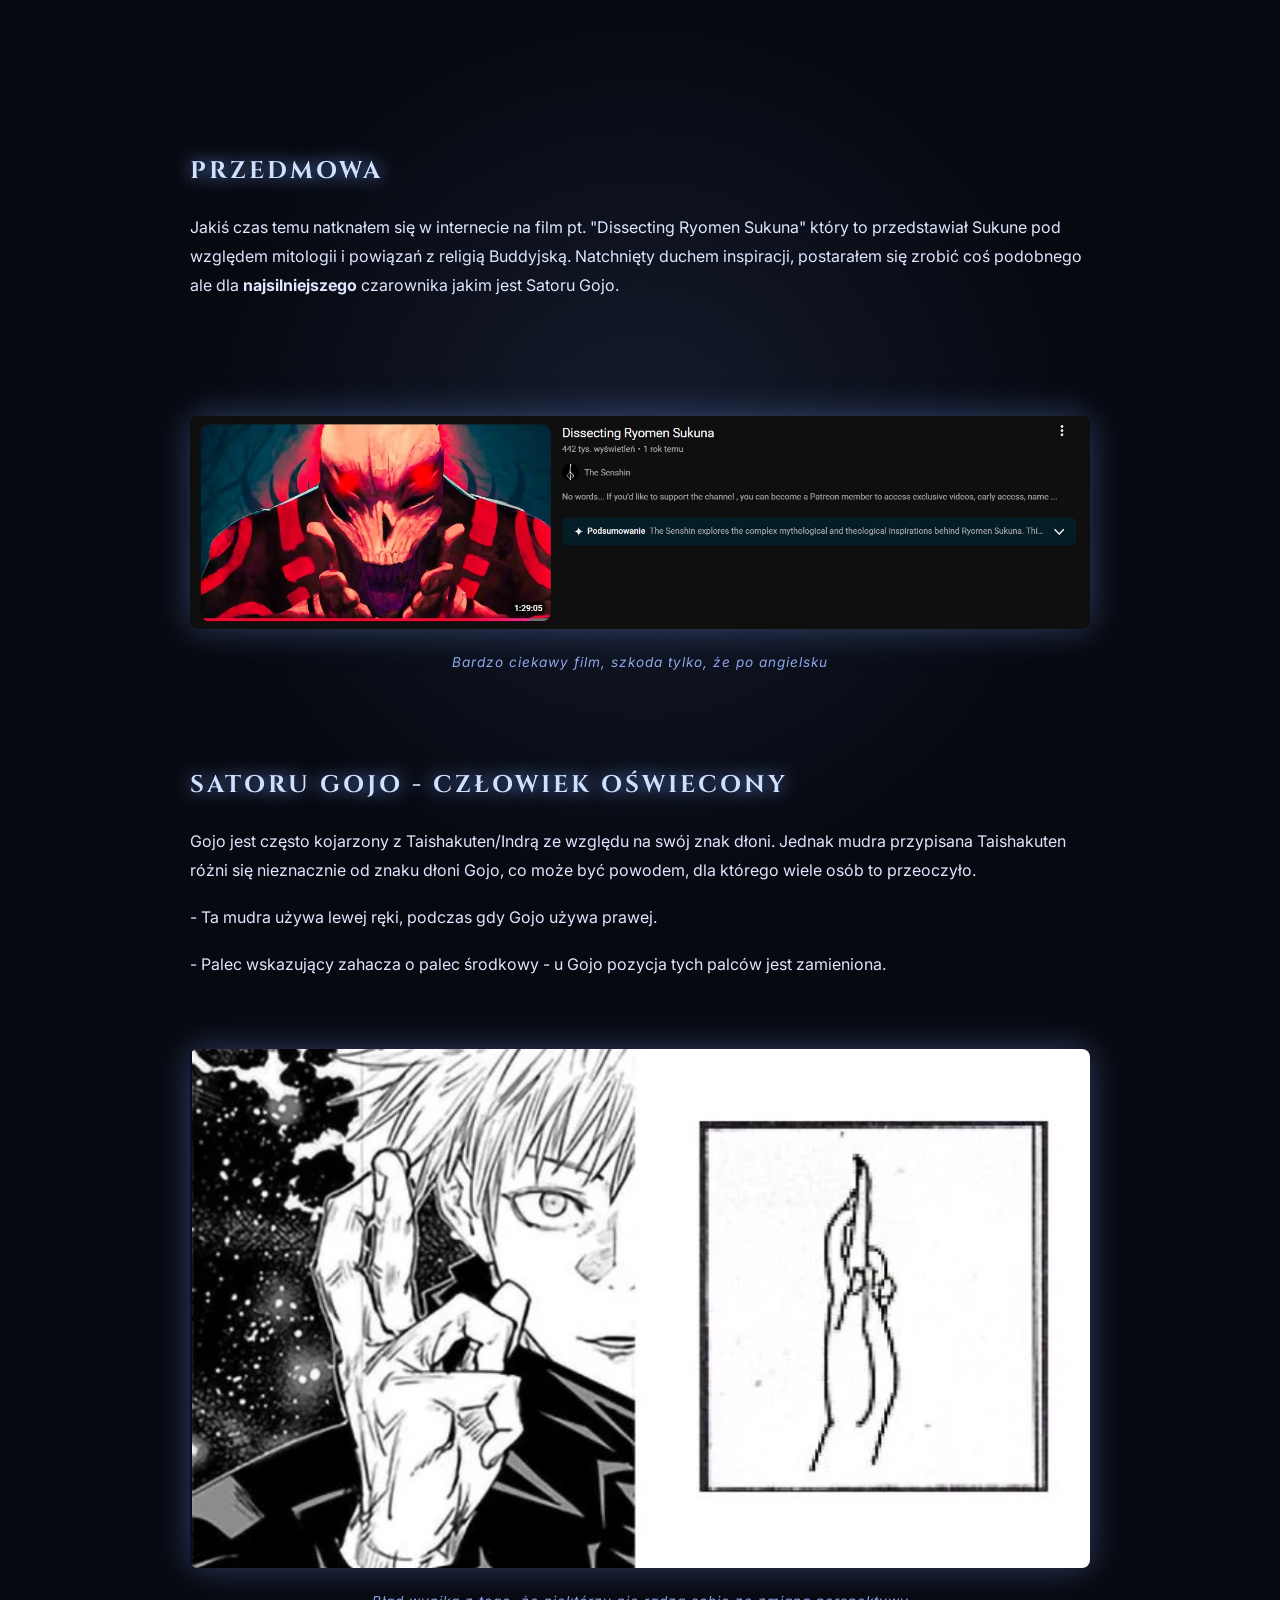
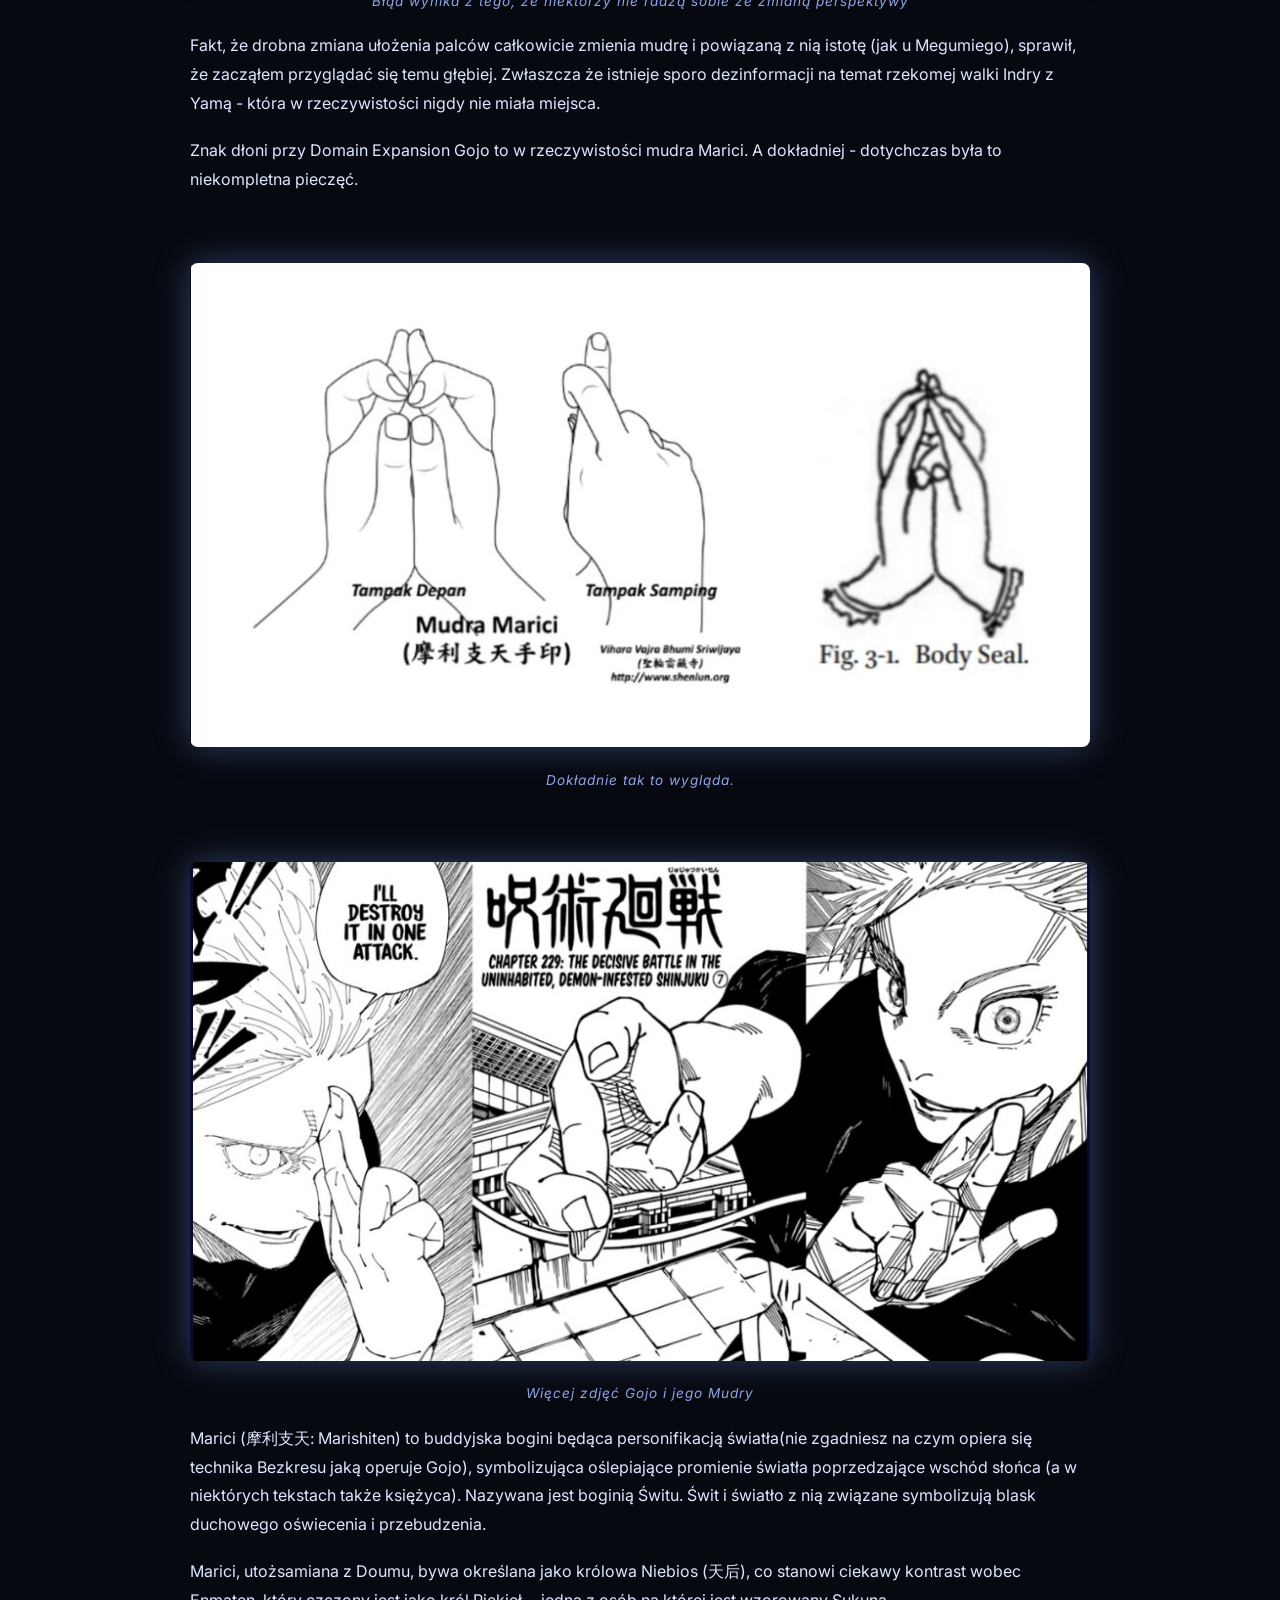
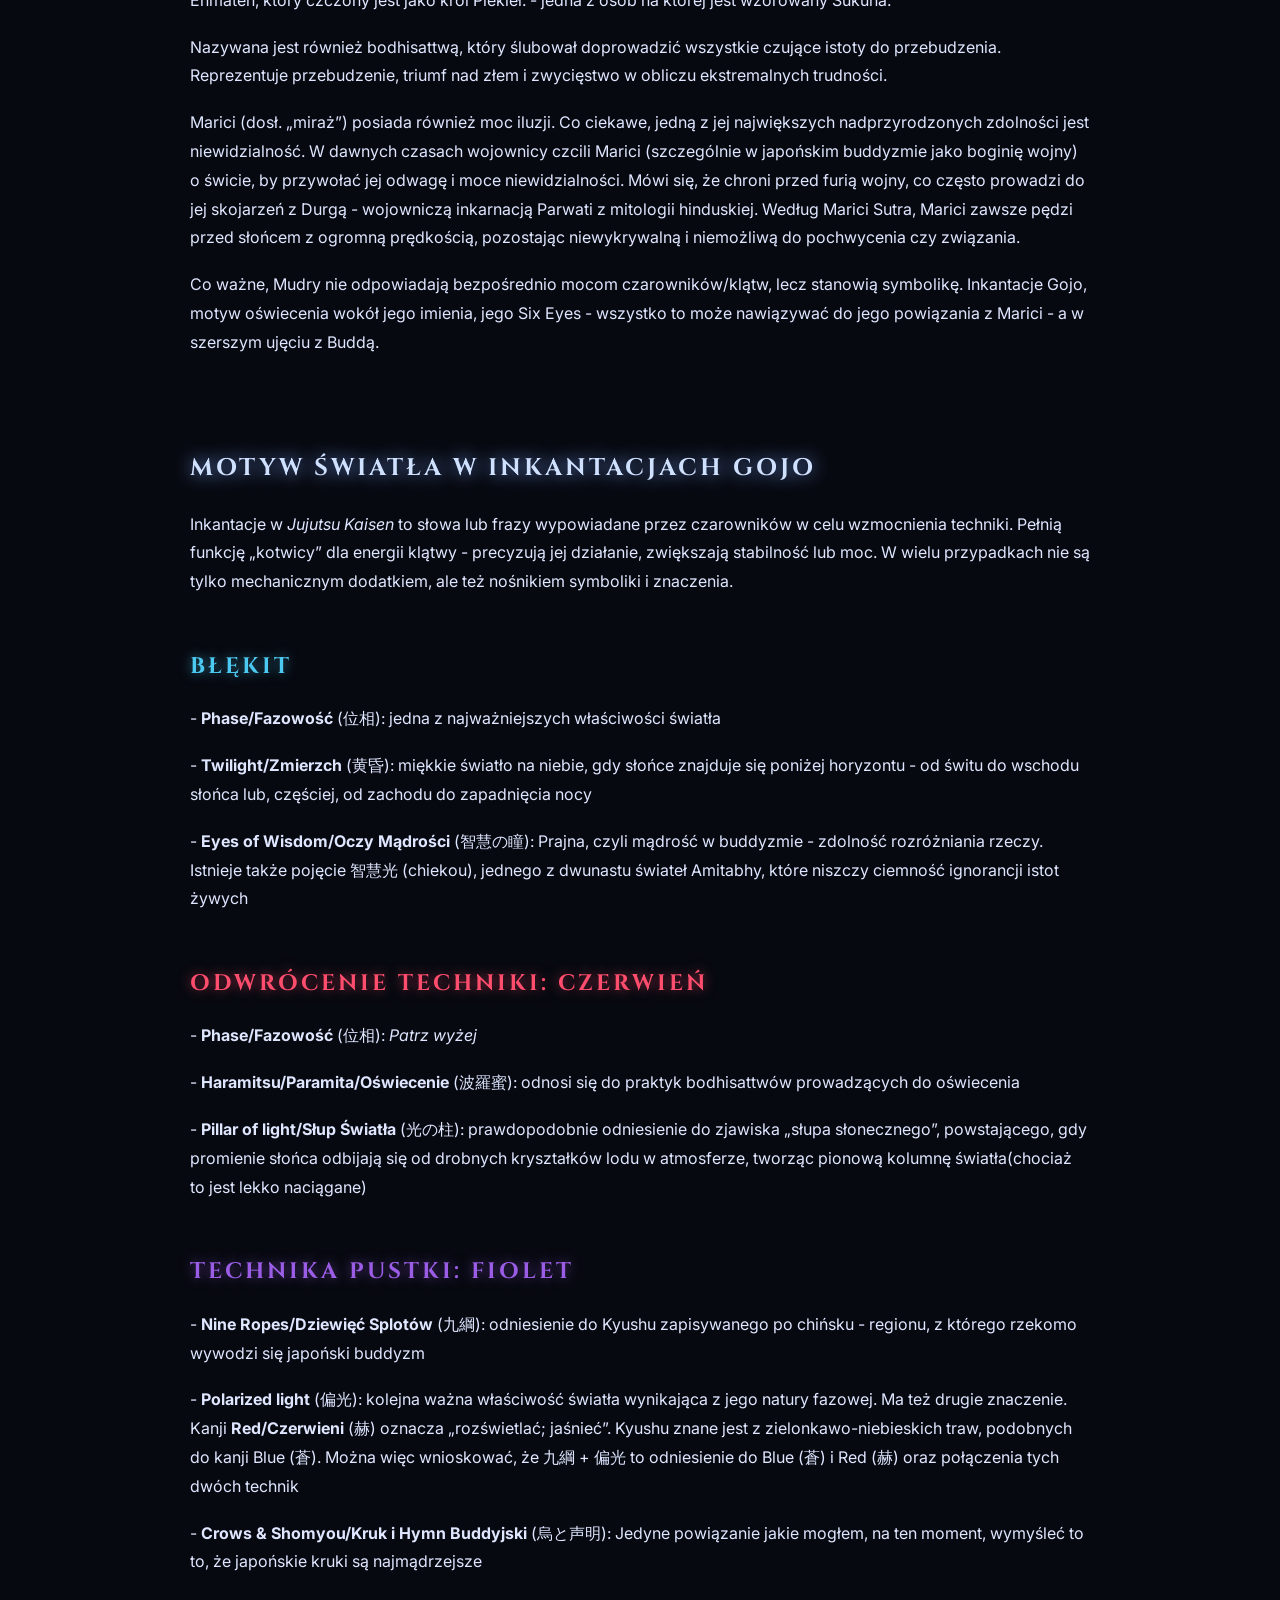
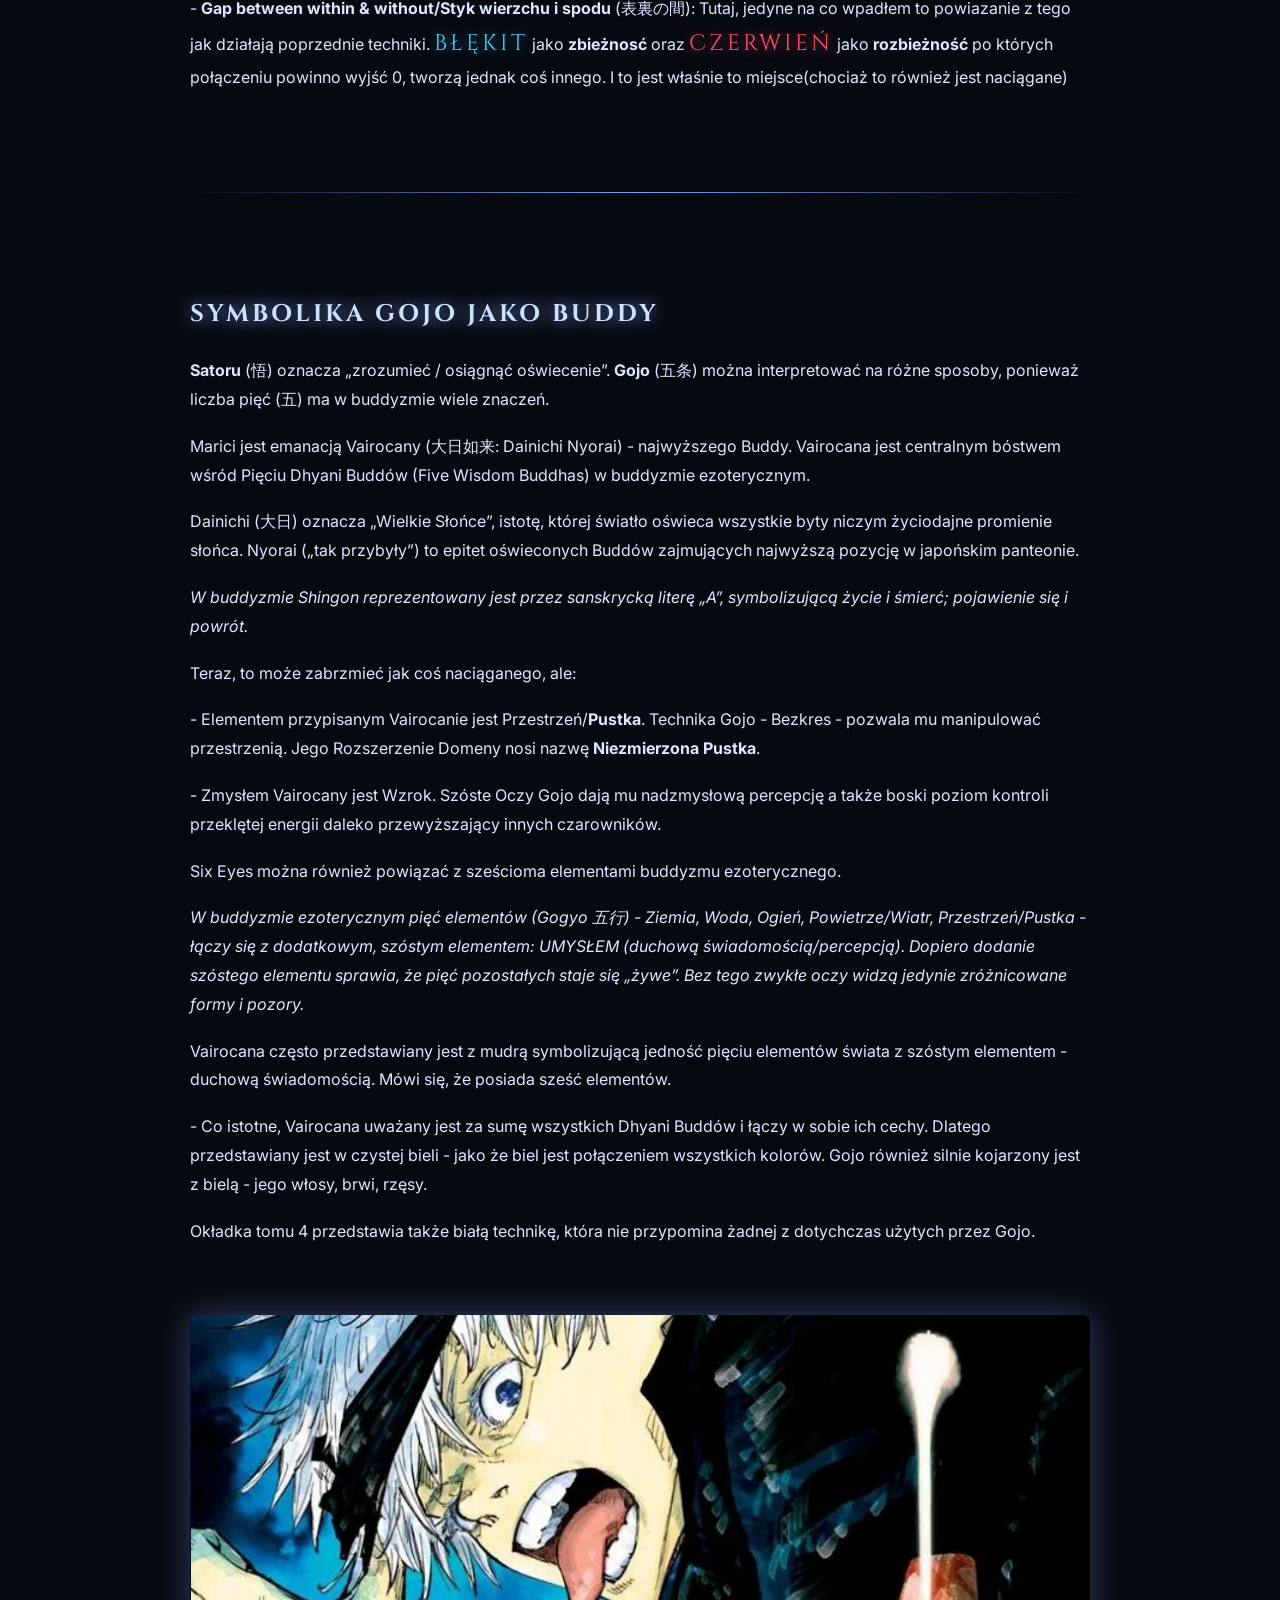
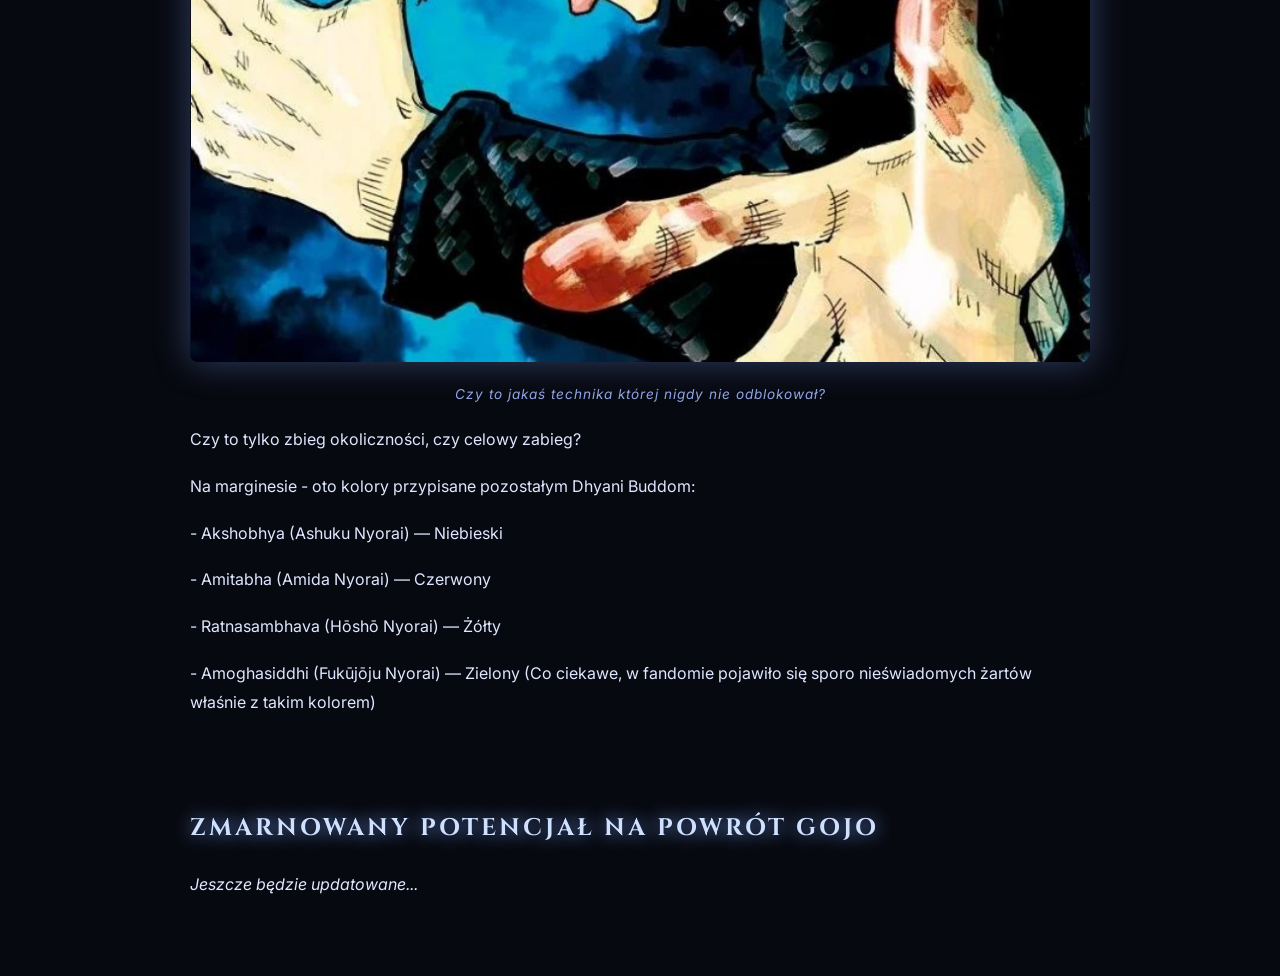
==== commit 79fd10f1: "Update satoru_gojo.html" ====
--- a/satoru_gojo.html
+++ b/satoru_gojo.html
@@ -144,15 +144,15 @@
 <h2>Satoru Gojo - Człowiek oświecony</h2>
 <p>Gojo jest często kojarzony z Taishakuten/Indrą ze względu na swój znak dłoni. Jednak mudra przypisana Taishakuten różni się nieznacznie od znaku dłoni Gojo, co może być powodem, dla którego wiele osób to przeoczyło.</p>
 <p>- Ta mudra używa lewej ręki, podczas gdy Gojo używa prawej.</p>
-<p>- Palec wskazujący zahacza o palec środkowy — u Gojo pozycja tych palców jest zamieniona.</p>
+<p>- Palec wskazujący zahacza o palec środkowy - u Gojo pozycja tych palców jest zamieniona.</p>
 
 <div class="image-block">
     <img src="image1.jpg" alt="">
     <div class="caption">Błąd wynika z tego, że niektórzy nie radzą sobie ze zmianą perspektywy</div>
 </div>
 
-<p>Fakt, że drobna zmiana ułożenia palców całkowicie zmienia mudrę i powiązaną z nią istotę (jak u Megumiego), sprawił, że zacząłem przyglądać się temu głębiej. Zwłaszcza że istnieje sporo dezinformacji na temat rzekomej walki Indry z Yamą — która w rzeczywistości nigdy nie miała miejsca.</p>
-<p>Znak dłoni przy Domain Expansion Gojo to w rzeczywistości mudra Marici. A dokładniej — dotychczas była to niekompletna pieczęć.</p>
+<p>Fakt, że drobna zmiana ułożenia palców całkowicie zmienia mudrę i powiązaną z nią istotę (jak u Megumiego), sprawił, że zacząłem przyglądać się temu głębiej. Zwłaszcza że istnieje sporo dezinformacji na temat rzekomej walki Indry z Yamą - która w rzeczywistości nigdy nie miała miejsca.</p>
+<p>Znak dłoni przy Domain Expansion Gojo to w rzeczywistości mudra Marici. A dokładniej - dotychczas była to niekompletna pieczęć.</p>
 
 <div class="image-block">
     <img src="image2.jpg" alt="">
@@ -167,20 +167,20 @@
 <p>Marici (摩利支天: Marishiten) to buddyjska bogini będąca personifikacją światła(nie zgadniesz na czym opiera się technika Bezkresu jaką operuje Gojo), symbolizująca oślepiające promienie światła poprzedzające wschód słońca (a w niektórych tekstach także księżyca). Nazywana jest boginią Świtu. Świt i światło z nią związane symbolizują blask duchowego oświecenia i przebudzenia.</p>
 <p>Marici, utożsamiana z Doumu, bywa określana jako królowa Niebios (天后), co stanowi ciekawy kontrast wobec Enmaten, który czczony jest jako król Piekieł. - jedna z osób na której jest wzorowany Sukuna.</p>
 <p>Nazywana jest również bodhisattwą, który ślubował doprowadzić wszystkie czujące istoty do przebudzenia. Reprezentuje przebudzenie, triumf nad złem i zwycięstwo w obliczu ekstremalnych trudności.</p>
-<p>Marici (dosł. „miraż”) posiada również moc iluzji. Co ciekawe, jedną z jej największych nadprzyrodzonych zdolności jest niewidzialność. W dawnych czasach wojownicy czcili Marici (szczególnie w japońskim buddyzmie jako boginię wojny) o świcie, by przywołać jej odwagę i moce niewidzialności. Mówi się, że chroni przed furią wojny, co często prowadzi do jej skojarzeń z Durgą — wojowniczą inkarnacją Parwati z mitologii hinduskiej. Według Marici Sutra, Marici zawsze pędzi przed słońcem z ogromną prędkością, pozostając niewykrywalną i niemożliwą do pochwycenia czy związania.</p>
-<p>Co ważne, Mudry nie odpowiadają bezpośrednio mocom czarowników/klątw, lecz stanowią symbolikę. Inkantacje Gojo, motyw oświecenia wokół jego imienia, jego Six Eyes — wszystko to może nawiązywać do jego powiązania z Marici — a w szerszym ujęciu z Buddą.</p>
+<p>Marici (dosł. „miraż”) posiada również moc iluzji. Co ciekawe, jedną z jej największych nadprzyrodzonych zdolności jest niewidzialność. W dawnych czasach wojownicy czcili Marici (szczególnie w japońskim buddyzmie jako boginię wojny) o świcie, by przywołać jej odwagę i moce niewidzialności. Mówi się, że chroni przed furią wojny, co często prowadzi do jej skojarzeń z Durgą - wojowniczą inkarnacją Parwati z mitologii hinduskiej. Według Marici Sutra, Marici zawsze pędzi przed słońcem z ogromną prędkością, pozostając niewykrywalną i niemożliwą do pochwycenia czy związania.</p>
+<p>Co ważne, Mudry nie odpowiadają bezpośrednio mocom czarowników/klątw, lecz stanowią symbolikę. Inkantacje Gojo, motyw oświecenia wokół jego imienia, jego Six Eyes - wszystko to może nawiązywać do jego powiązania z Marici - a w szerszym ujęciu z Buddą.</p>
 
 <h2>Motyw światła w inkantacjach Gojo</h2>
 <p>Inkantacje w <i>Jujutsu Kaisen</i> to słowa lub frazy wypowiadane przez czarowników w celu wzmocnienia techniki.
-        Pełnią funkcję „kotwicy” dla energii klątwy — precyzują jej działanie, zwiększają stabilność lub moc.
+        Pełnią funkcję „kotwicy” dla energii klątwy - precyzują jej działanie, zwiększają stabilność lub moc.
         W wielu przypadkach nie są tylko mechanicznym dodatkiem, ale też nośnikiem symboliki i znaczenia.</p>
 <h4 class="tech blue">Błękit</h3>
 
 <p> - <b>Phase/Fazowość</b> (位相): jedna z najważniejszych właściwości światła</p>
 
-<p> - <b>Twilight/Zmierch</b> (黄昏): miękkie światło na niebie, gdy słońce znajduje się poniżej horyzontu — od świtu do wschodu słońca lub, częściej, od zachodu do zapadnięcia nocy</p>
-
-<p> - <b>Eyes of Wisdom/Oczy Mądrości</b> (智慧の瞳): Prajna, czyli mądrość w buddyzmie — zdolność rozróżniania rzeczy. Istnieje także pojęcie 智慧光 (chiekou), jednego z dwunastu świateł Amitabhy, które niszczy ciemność ignorancji istot żywych</p>
+<p> - <b>Twilight/Zmierzch</b> (黄昏): miękkie światło na niebie, gdy słońce znajduje się poniżej horyzontu - od świtu do wschodu słońca lub, częściej, od zachodu do zapadnięcia nocy</p>
+
+<p> - <b>Eyes of Wisdom/Oczy Mądrości</b> (智慧の瞳): Prajna, czyli mądrość w buddyzmie - zdolność rozróżniania rzeczy. Istnieje także pojęcie 智慧光 (chiekou), jednego z dwunastu świateł Amitabhy, które niszczy ciemność ignorancji istot żywych</p>
 <p></p>
 
 <h4 class="tech red">Odwrócenie Techniki: Czerwień</h3>
@@ -188,32 +188,32 @@
 <p> - <b>Haramitsu/Paramita/Oświecenie</b> (波羅蜜): odnosi się do praktyk bodhisattwów prowadzących do oświecenia</p>
 <p> - <b>Pillar of light/Słup Światła</b> (光の柱): prawdopodobnie odniesienie do zjawiska „słupa słonecznego”, powstającego, gdy promienie słońca odbijają się od drobnych kryształków lodu w atmosferze, tworząc pionową kolumnę światła(chociaż to jest lekko naciągane)</p>
 <h3 class="tech purple">Technika Pustki: Fiolet</h3>
-<p> - <b>Nine Ropes/Dziewięć Splotów</b> (九綱): odniesienie do Kyushu zapisywanego po chińsku — regionu, z którego rzekomo wywodzi się japoński buddyzm</p>
+<p> - <b>Nine Ropes/Dziewięć Splotów</b> (九綱): odniesienie do Kyushu zapisywanego po chińsku - regionu, z którego rzekomo wywodzi się japoński buddyzm</p>
 <p> - <b>Polarized light</b> (偏光): kolejna ważna właściwość światła wynikająca z jego natury fazowej. Ma też drugie znaczenie. Kanji <b>Red/Czerwieni</b> (赫) oznacza „rozświetlać; jaśnieć”. Kyushu znane jest z zielonkawo-niebieskich traw, podobnych do kanji Blue (蒼). Można więc wnioskować, że 九綱 + 偏光 to odniesienie do Blue (蒼) i Red (赫) oraz połączenia tych dwóch technik</p>
 <p> - <b>Crows & Shomyou/Kruk i Hymn Buddyjski</b> (烏と声明): Jedyne powiązanie jakie mogłem, na ten moment, wymyśleć to to, że japońskie kruki są najmądrzejsze</p>
-<p> - <b>Gap between within & without/Styk wieszchu i spodu</b> (表裏の間): Tutaj, jedyne na co wpadłem to powiazanie z tego jak działają poprzednie techniki. <span class="tech blue">Błękit</span> jako <b>zbieżnosć</b> oraz <span class="tech red">Czerwień</span> jako <b>rozbieżność</b> po których połączeniu powinno wyjść 0, tworzą jednak coś innego. I to jest właśnie to miejsce(chociaż to również jest naciągane)</p>
+<p> - <b>Gap between within & without/Styk wierzchu i spodu</b> (表裏の間): Tutaj, jedyne na co wpadłem to powiazanie z tego jak działają poprzednie techniki. <span class="tech blue">Błękit</span> jako <b>zbieżnosć</b> oraz <span class="tech red">Czerwień</span> jako <b>rozbieżność</b> po których połączeniu powinno wyjść 0, tworzą jednak coś innego. I to jest właśnie to miejsce(chociaż to również jest naciągane)</p>
 <div class="divider"></div>
 
 
 <h2>Symbolika Gojo jako Buddy</h2>
 <p><b>Satoru</b> (悟) oznacza „zrozumieć / osiągnąć oświecenie”. <b>Gojo</b> (五条) można interpretować na różne sposoby, ponieważ liczba pięć (五) ma w buddyzmie wiele znaczeń.</p>
-<p>Marici jest emanacją Vairocany (大日如来: Dainichi Nyorai) — najwyższego Buddy. Vairocana jest centralnym bóstwem wśród Pięciu Dhyani Buddów (Five Wisdom Buddhas) w buddyzmie ezoterycznym.</p>
+<p>Marici jest emanacją Vairocany (大日如来: Dainichi Nyorai) - najwyższego Buddy. Vairocana jest centralnym bóstwem wśród Pięciu Dhyani Buddów (Five Wisdom Buddhas) w buddyzmie ezoterycznym.</p>
 <p>Dainichi (大日) oznacza „Wielkie Słońce”, istotę, której światło oświeca wszystkie byty niczym życiodajne promienie słońca. Nyorai („tak przybyły”) to epitet oświeconych Buddów zajmujących najwyższą pozycję w japońskim panteonie.</p>
 <p><i>W buddyzmie Shingon reprezentowany jest przez sanskrycką literę „A”, symbolizującą życie i śmierć; pojawienie się i powrót.</i></p>
 <p>Teraz, to może zabrzmieć jak coś naciąganego, ale:</p>
-<p> - Elementem przypisanym Vairocanie jest Przestrzeń/<b>Pustka</b>. Technika Gojo — Bezkres — pozwala mu manipulować przestrzenią. Jego Rozszerzenie Domeny nosi nazwę <b>Niezmierzona Pustka</b>.</p>
+<p> - Elementem przypisanym Vairocanie jest Przestrzeń/<b>Pustka</b>. Technika Gojo - Bezkres - pozwala mu manipulować przestrzenią. Jego Rozszerzenie Domeny nosi nazwę <b>Niezmierzona Pustka</b>.</p>
 <p> - Zmysłem Vairocany jest Wzrok. Szóste Oczy Gojo dają mu nadzmysłową percepcję a także boski poziom kontroli przeklętej energii daleko przewyższający innych czarowników.</p>
 <p>Six Eyes można również powiązać z sześcioma elementami buddyzmu ezoterycznego.</p>
-<p><i>W buddyzmie ezoterycznym pięć elementów (Gogyo 五行) — Ziemia, Woda, Ogień, Powietrze/Wiatr, Przestrzeń/Pustka — łączy się z dodatkowym, szóstym elementem: UMYSŁEM (duchową świadomością/percepcją). Dopiero dodanie szóstego elementu sprawia, że pięć pozostałych staje się „żywe”. Bez tego zwykłe oczy widzą jedynie zróżnicowane formy i pozory.</i></p>
-<p>Vairocana często przedstawiany jest z mudrą symbolizującą jedność pięciu elementów świata z szóstym elementem — duchową świadomością. Mówi się, że posiada sześć elementów.</p>
-<p> - Co istotne, Vairocana uważany jest za sumę wszystkich Dhyani Buddów i łączy w sobie ich cechy. Dlatego przedstawiany jest w czystej bieli — jako że biel jest połączeniem wszystkich kolorów. Gojo również silnie kojarzony jest z bielą — jego włosy, brwi, rzęsy.</p>
+<p><i>W buddyzmie ezoterycznym pięć elementów (Gogyo 五行) - Ziemia, Woda, Ogień, Powietrze/Wiatr, Przestrzeń/Pustka - łączy się z dodatkowym, szóstym elementem: UMYSŁEM (duchową świadomością/percepcją). Dopiero dodanie szóstego elementu sprawia, że pięć pozostałych staje się „żywe”. Bez tego zwykłe oczy widzą jedynie zróżnicowane formy i pozory.</i></p>
+<p>Vairocana często przedstawiany jest z mudrą symbolizującą jedność pięciu elementów świata z szóstym elementem - duchową świadomością. Mówi się, że posiada sześć elementów.</p>
+<p> - Co istotne, Vairocana uważany jest za sumę wszystkich Dhyani Buddów i łączy w sobie ich cechy. Dlatego przedstawiany jest w czystej bieli - jako że biel jest połączeniem wszystkich kolorów. Gojo również silnie kojarzony jest z bielą - jego włosy, brwi, rzęsy.</p>
 <p>Okładka tomu 4 przedstawia także białą technikę, która nie przypomina żadnej z dotychczas użytych przez Gojo.</p>
 <div class="image-block">
     <img src="image4.jpg" alt="">
     <div class="caption">Czy to jakaś technika której nigdy nie odblokował?</div>
 </div>
 <p>Czy to tylko zbieg okoliczności, czy celowy zabieg?</p>
-<p>Na marginesie — oto kolory przypisane pozostałym Dhyani Buddom:</p>
+<p>Na marginesie - oto kolory przypisane pozostałym Dhyani Buddom:</p>
 <p> - Akshobhya (Ashuku Nyorai) — Niebieski</p>
 <p> - Amitabha (Amida Nyorai) — Czerwony</p>
 <p> - Ratnasambhava (Hōshō Nyorai) — Żółty</p>
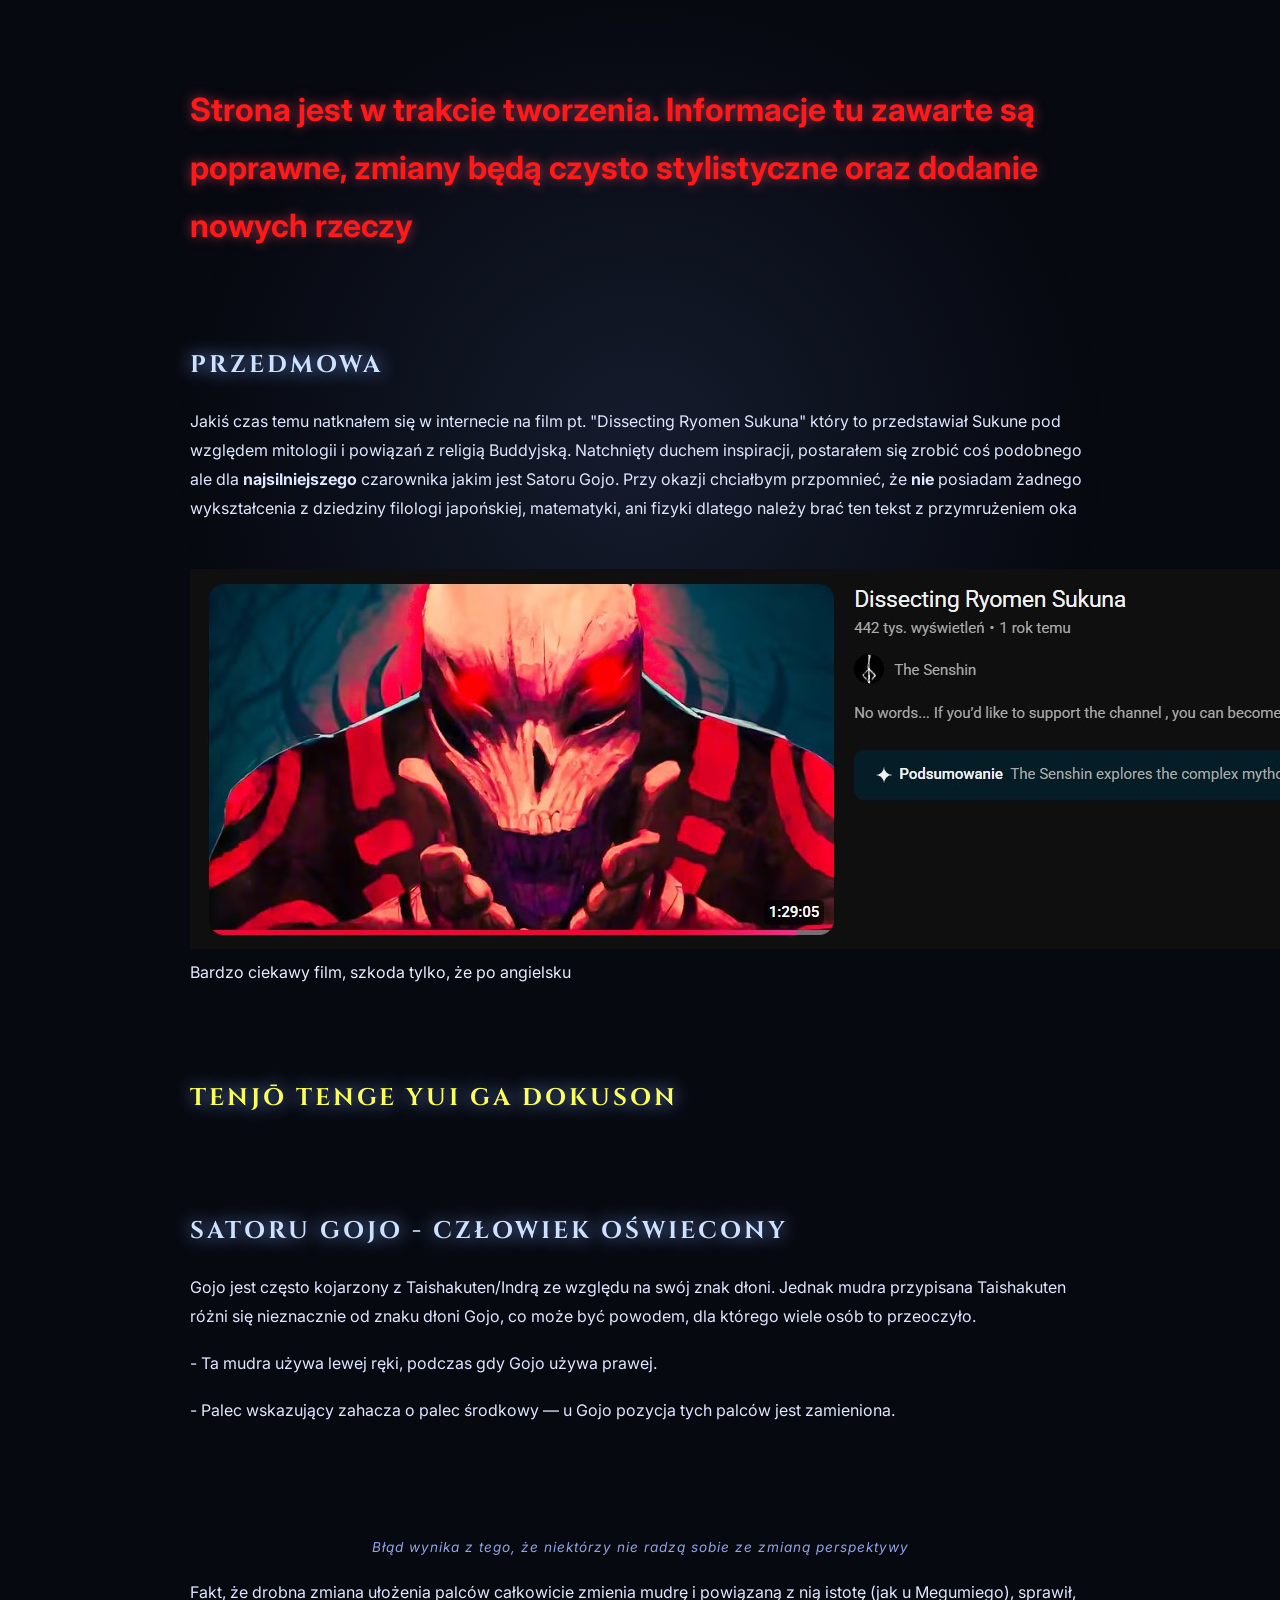
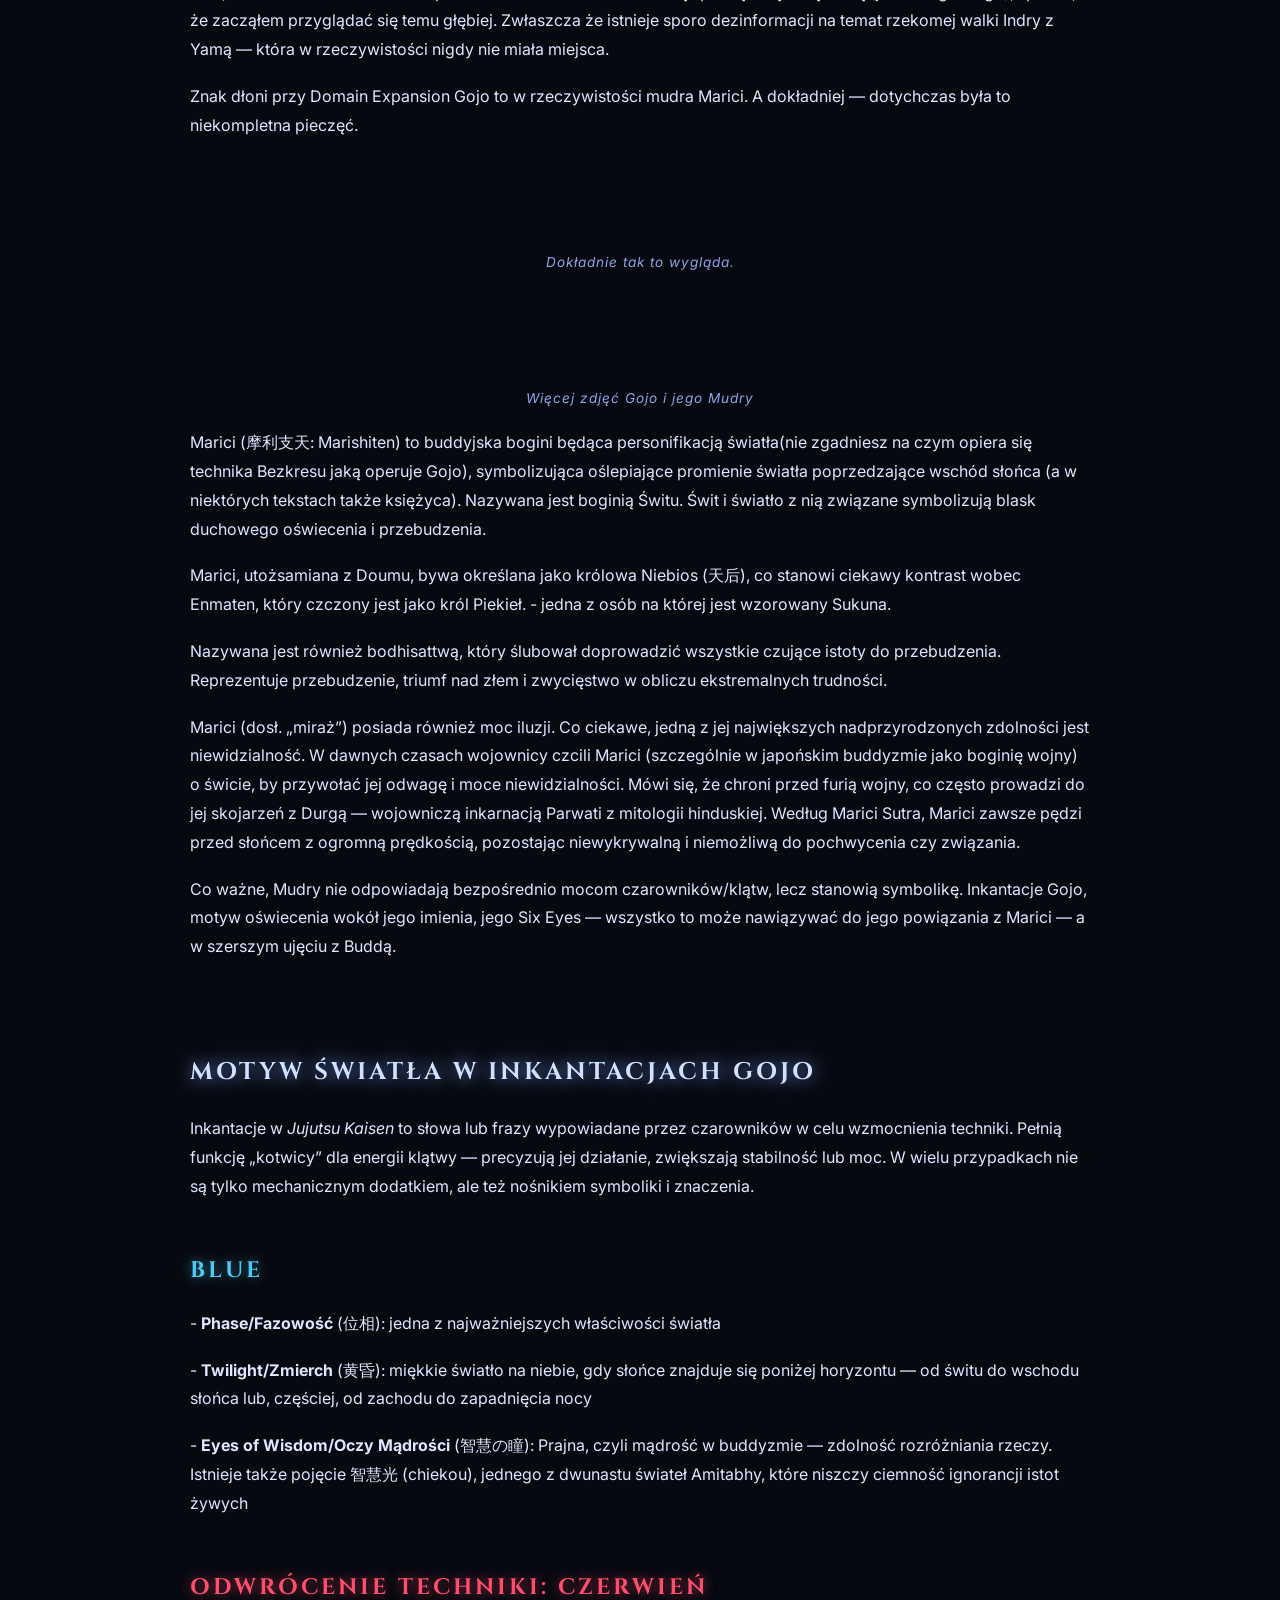
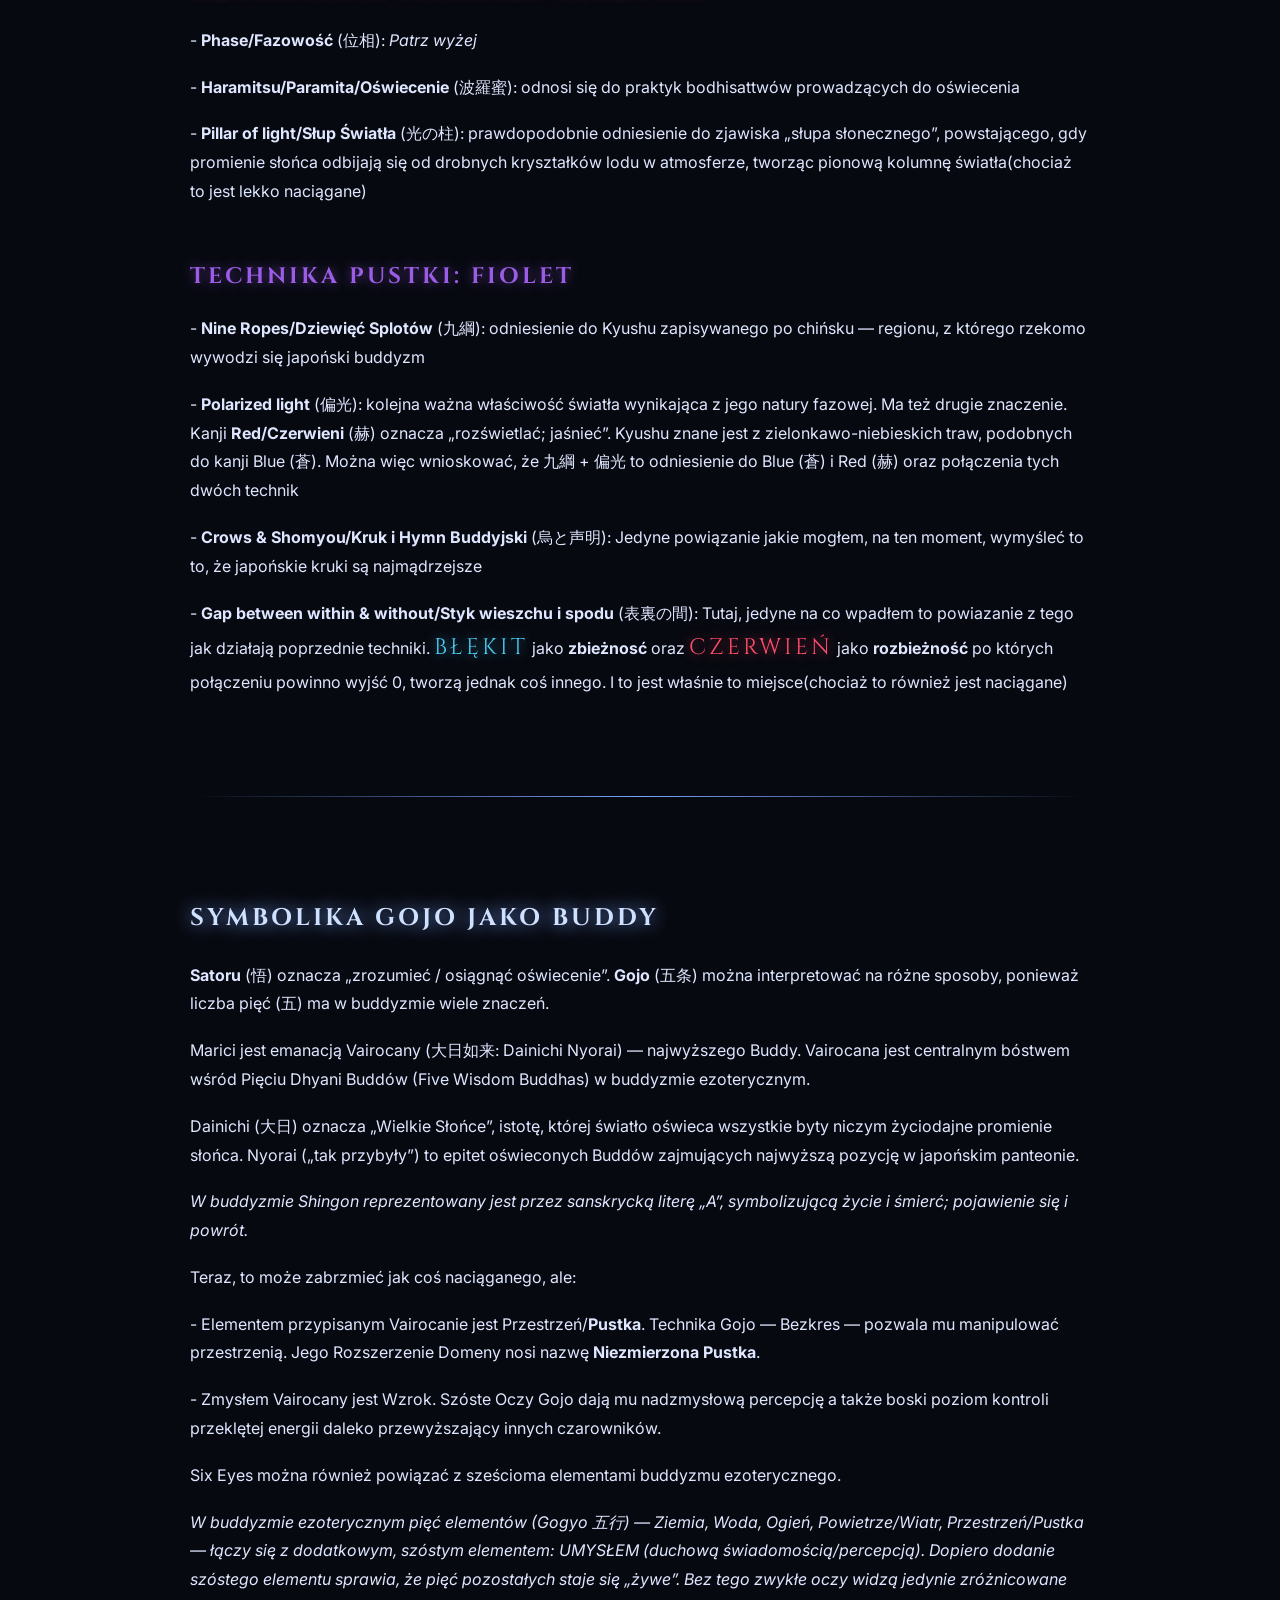
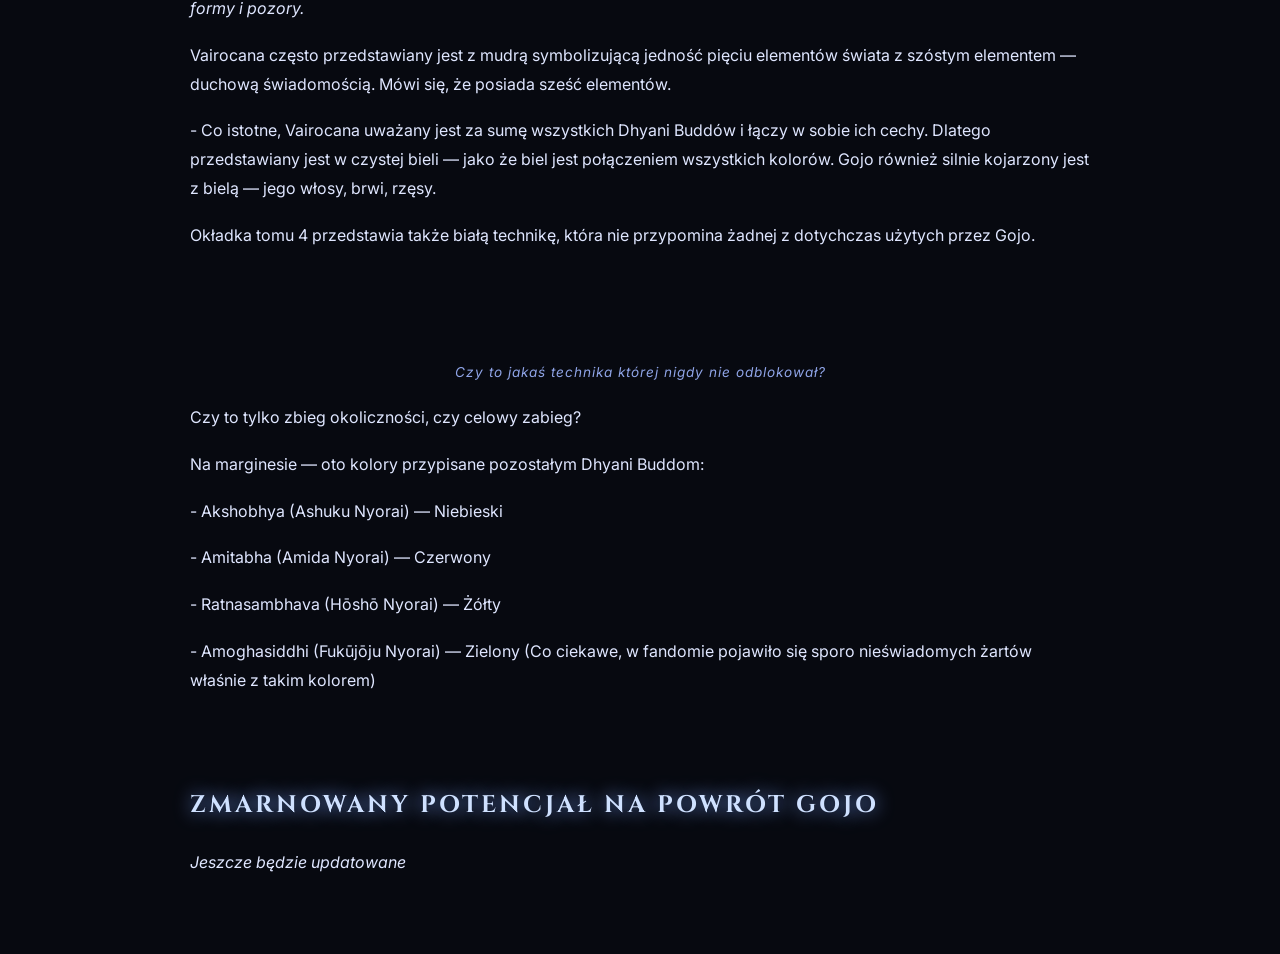
==== commit f08bbae9: "Update satoru_gojo.html" ====
--- a/satoru_gojo.html
+++ b/satoru_gojo.html
@@ -2,7 +2,7 @@
 <html lang="pl">
 <head>
 <meta charset="UTF-8">
-<title>Analiza symboliki Satoru Gojo</title>
+<title>Unlimited Void – Analiza symboliki Gojo</title>
 
 <link href="https://fonts.googleapis.com/css2?family=Cinzel:wght@500&family=Inter:wght@300;400&display=swap" rel="stylesheet">
 
@@ -21,7 +21,6 @@
         overflow-x:hidden;
     }
 
-    /* Puls tła */
     body::before{
         content:"";
         position:fixed;
@@ -36,7 +35,7 @@
         50%{opacity:0.8;}
     }
 
-    .container{
+    .kontener{
         max-width:900px;
         margin:auto;
         position:relative;
@@ -57,24 +56,24 @@
         color:#dfe6ff;
     }
 
-    .image-block{
+    .bloczek-zdjecie{
         margin:70px 0 15px;
         text-align:center;
     }
 
-    .image-block img{
+    .bloczek-zdjecie img{
         max-width:100%;
         border-radius:8px;
         box-shadow:0 0 35px rgba(122,162,255,0.35);
         transition:0.4s ease;
     }
 
-    .image-block img:hover{
+    .bloczek-zdjecie img:hover{
         transform:scale(1.015);
         box-shadow:0 0 70px rgba(122,162,255,0.7);
     }
 
-    .caption{
+    .opis{
         margin-top:12px;
         font-size:0.85em;
         font-style:italic;
@@ -83,7 +82,7 @@
         opacity:0.9;
     }
 
-    .divider{
+    .dzielnik{
         height:1px;
         margin:100px 0;
         background:linear-gradient(to right, transparent, var(--glow), transparent);
@@ -111,76 +110,81 @@
     font-size: 1.4rem;
 }
 
-/* BLUE */
     .tech.blue {
         color: #4CC9F0;
         text-shadow: 0 0 12px rgba(76, 201, 240, 0.6);
     }
 
-/* RED */
     .tech.red {
         color: #FF4D6D;
         text-shadow: 0 0 12px rgba(255, 77, 109, 0.6);
     }
 
-/* PURPLE */
     .tech.purple {
         color: #9B5DE5;
         text-shadow: 0 0 12px rgba(155, 93, 229, 0.6);
     }
 </style>
-    <link rel="shortcut icon" href="ikonka2.ico" type="image/x-icon">
 </head>
 
 <body>
-<div class="container">
+<div class="kontener">
+<h1 style="color: #ff1919;
+        text-shadow: 0 0 12px rgba(255, 77, 109, 0.6);">Strona jest w trakcie tworzenia. Informacje tu zawarte są poprawne, zmiany będą czysto stylistyczne oraz dodanie nowych rzeczy</h1>
+
 
 <h2>Przedmowa</h2>
-<p>Jakiś czas temu natknałem się w internecie na film pt. "Dissecting Ryomen Sukuna" który to przedstawiał Sukune pod względem mitologii i powiązań z religią Buddyjską. Natchnięty duchem inspiracji, postarałem się zrobić coś podobnego ale dla <b>najsilniejszego</b> czarownika jakim jest Satoru Gojo. </p><br> 
+<p>Jakiś czas temu natknałem się w internecie na film pt. "Dissecting Ryomen Sukuna" który to przedstawiał Sukune pod względem mitologii i powiązań z religią Buddyjską. Natchnięty duchem inspiracji, postarałem się zrobić coś podobnego ale dla <b>najsilniejszego</b> czarownika jakim jest Satoru Gojo. Przy okazji chciałbym przpomnieć, że <b>nie</b> posiadam żadnego wykształcenia z dziedziny filologi japońskiej, matematyki, ani fizyki dlatego należy brać ten tekst z przymrużeniem oka</p><br>
 <div class="image-block">
     <img src="image0.jpg" alt="">
     <div class="caption">Bardzo ciekawy film, szkoda tylko, że po angielsku</div>
 </div>
+<h2 style="font-family:'Cinzel',serif;
+        letter-spacing:3px;
+        text-transform:uppercase;
+        color:#fcff5b;
+        text-shadow:0 0 18px var(--glow);
+        margin-top:90px;">Tenjō tenge yui ga dokuson</h2>
 <h2>Satoru Gojo - Człowiek oświecony</h2>
 <p>Gojo jest często kojarzony z Taishakuten/Indrą ze względu na swój znak dłoni. Jednak mudra przypisana Taishakuten różni się nieznacznie od znaku dłoni Gojo, co może być powodem, dla którego wiele osób to przeoczyło.</p>
 <p>- Ta mudra używa lewej ręki, podczas gdy Gojo używa prawej.</p>
-<p>- Palec wskazujący zahacza o palec środkowy - u Gojo pozycja tych palców jest zamieniona.</p>
-
-<div class="image-block">
-    <img src="image1.jpg" alt="">
-    <div class="caption">Błąd wynika z tego, że niektórzy nie radzą sobie ze zmianą perspektywy</div>
-</div>
-
-<p>Fakt, że drobna zmiana ułożenia palców całkowicie zmienia mudrę i powiązaną z nią istotę (jak u Megumiego), sprawił, że zacząłem przyglądać się temu głębiej. Zwłaszcza że istnieje sporo dezinformacji na temat rzekomej walki Indry z Yamą - która w rzeczywistości nigdy nie miała miejsca.</p>
-<p>Znak dłoni przy Domain Expansion Gojo to w rzeczywistości mudra Marici. A dokładniej - dotychczas była to niekompletna pieczęć.</p>
-
-<div class="image-block">
-    <img src="image2.jpg" alt="">
-    <div class="caption">Dokładnie tak to wygląda.</div>
-</div>
-
-<div class="image-block">
-    <img src="image3.jpg" alt="">
-    <div class="caption">Więcej zdjęć Gojo i jego Mudry</div>
+<p>- Palec wskazujący zahacza o palec środkowy — u Gojo pozycja tych palców jest zamieniona.</p>
+
+<div class="bloczek-zdjecie">
+    <img src="gojo_zdjecia/image1.jpg" alt="">
+    <div class="opis">Błąd wynika z tego, że niektórzy nie radzą sobie ze zmianą perspektywy</div>
+</div>
+
+<p>Fakt, że drobna zmiana ułożenia palców całkowicie zmienia mudrę i powiązaną z nią istotę (jak u Megumiego), sprawił, że zacząłem przyglądać się temu głębiej. Zwłaszcza że istnieje sporo dezinformacji na temat rzekomej walki Indry z Yamą — która w rzeczywistości nigdy nie miała miejsca.</p>
+<p>Znak dłoni przy Domain Expansion Gojo to w rzeczywistości mudra Marici. A dokładniej — dotychczas była to niekompletna pieczęć.</p>
+
+<div class="bloczek-zdjecie">
+    <img src="gojo_zdjecia/image2.jpg" alt="">
+    <div class="opis">Dokładnie tak to wygląda.</div>
+</div>
+
+<div class="bloczek-zdjecie">
+    <img src="gojo_zdjecia/image3.jpg" alt="">
+    <div class="opis">Więcej zdjęć Gojo i jego Mudry</div>
 </div>
 
 <p>Marici (摩利支天: Marishiten) to buddyjska bogini będąca personifikacją światła(nie zgadniesz na czym opiera się technika Bezkresu jaką operuje Gojo), symbolizująca oślepiające promienie światła poprzedzające wschód słońca (a w niektórych tekstach także księżyca). Nazywana jest boginią Świtu. Świt i światło z nią związane symbolizują blask duchowego oświecenia i przebudzenia.</p>
 <p>Marici, utożsamiana z Doumu, bywa określana jako królowa Niebios (天后), co stanowi ciekawy kontrast wobec Enmaten, który czczony jest jako król Piekieł. - jedna z osób na której jest wzorowany Sukuna.</p>
 <p>Nazywana jest również bodhisattwą, który ślubował doprowadzić wszystkie czujące istoty do przebudzenia. Reprezentuje przebudzenie, triumf nad złem i zwycięstwo w obliczu ekstremalnych trudności.</p>
-<p>Marici (dosł. „miraż”) posiada również moc iluzji. Co ciekawe, jedną z jej największych nadprzyrodzonych zdolności jest niewidzialność. W dawnych czasach wojownicy czcili Marici (szczególnie w japońskim buddyzmie jako boginię wojny) o świcie, by przywołać jej odwagę i moce niewidzialności. Mówi się, że chroni przed furią wojny, co często prowadzi do jej skojarzeń z Durgą - wojowniczą inkarnacją Parwati z mitologii hinduskiej. Według Marici Sutra, Marici zawsze pędzi przed słońcem z ogromną prędkością, pozostając niewykrywalną i niemożliwą do pochwycenia czy związania.</p>
-<p>Co ważne, Mudry nie odpowiadają bezpośrednio mocom czarowników/klątw, lecz stanowią symbolikę. Inkantacje Gojo, motyw oświecenia wokół jego imienia, jego Six Eyes - wszystko to może nawiązywać do jego powiązania z Marici - a w szerszym ujęciu z Buddą.</p>
+<p>Marici (dosł. „miraż”) posiada również moc iluzji. Co ciekawe, jedną z jej największych nadprzyrodzonych zdolności jest niewidzialność. W dawnych czasach wojownicy czcili Marici (szczególnie w japońskim buddyzmie jako boginię wojny) o świcie, by przywołać jej odwagę i moce niewidzialności. Mówi się, że chroni przed furią wojny, co często prowadzi do jej skojarzeń z Durgą — wojowniczą inkarnacją Parwati z mitologii hinduskiej. Według Marici Sutra, Marici zawsze pędzi przed słońcem z ogromną prędkością, pozostając niewykrywalną i niemożliwą do pochwycenia czy związania.</p>
+<p>Co ważne, Mudry nie odpowiadają bezpośrednio mocom czarowników/klątw, lecz stanowią symbolikę. Inkantacje Gojo, motyw oświecenia wokół jego imienia, jego Six Eyes — wszystko to może nawiązywać do jego powiązania z Marici — a w szerszym ujęciu z Buddą.</p>
 
 <h2>Motyw światła w inkantacjach Gojo</h2>
 <p>Inkantacje w <i>Jujutsu Kaisen</i> to słowa lub frazy wypowiadane przez czarowników w celu wzmocnienia techniki.
-        Pełnią funkcję „kotwicy” dla energii klątwy - precyzują jej działanie, zwiększają stabilność lub moc.
+        Pełnią funkcję „kotwicy” dla energii klątwy — precyzują jej działanie, zwiększają stabilność lub moc.
         W wielu przypadkach nie są tylko mechanicznym dodatkiem, ale też nośnikiem symboliki i znaczenia.</p>
-<h4 class="tech blue">Błękit</h3>
+<h4 class="tech blue">BLUE</h3>
 
 <p> - <b>Phase/Fazowość</b> (位相): jedna z najważniejszych właściwości światła</p>
 
-<p> - <b>Twilight/Zmierzch</b> (黄昏): miękkie światło na niebie, gdy słońce znajduje się poniżej horyzontu - od świtu do wschodu słońca lub, częściej, od zachodu do zapadnięcia nocy</p>
-
-<p> - <b>Eyes of Wisdom/Oczy Mądrości</b> (智慧の瞳): Prajna, czyli mądrość w buddyzmie - zdolność rozróżniania rzeczy. Istnieje także pojęcie 智慧光 (chiekou), jednego z dwunastu świateł Amitabhy, które niszczy ciemność ignorancji istot żywych</p>
+<p> - <b>Twilight/Zmierch</b> (黄昏): miękkie światło na niebie, gdy słońce znajduje się poniżej horyzontu — od świtu do wschodu słońca lub, częściej, od zachodu do zapadnięcia nocy</p>
+
+<p> - <b>Eyes of Wisdom/Oczy Mądrości</b> (智慧の瞳): Prajna, czyli mądrość w buddyzmie — zdolność rozróżniania rzeczy. Istnieje także pojęcie 智慧光 (chiekou), jednego z dwunastu świateł Amitabhy, które niszczy ciemność ignorancji istot żywych</p>
 <p></p>
 
 <h4 class="tech red">Odwrócenie Techniki: Czerwień</h3>
@@ -188,38 +192,38 @@
 <p> - <b>Haramitsu/Paramita/Oświecenie</b> (波羅蜜): odnosi się do praktyk bodhisattwów prowadzących do oświecenia</p>
 <p> - <b>Pillar of light/Słup Światła</b> (光の柱): prawdopodobnie odniesienie do zjawiska „słupa słonecznego”, powstającego, gdy promienie słońca odbijają się od drobnych kryształków lodu w atmosferze, tworząc pionową kolumnę światła(chociaż to jest lekko naciągane)</p>
 <h3 class="tech purple">Technika Pustki: Fiolet</h3>
-<p> - <b>Nine Ropes/Dziewięć Splotów</b> (九綱): odniesienie do Kyushu zapisywanego po chińsku - regionu, z którego rzekomo wywodzi się japoński buddyzm</p>
+<p> - <b>Nine Ropes/Dziewięć Splotów</b> (九綱): odniesienie do Kyushu zapisywanego po chińsku — regionu, z którego rzekomo wywodzi się japoński buddyzm</p>
 <p> - <b>Polarized light</b> (偏光): kolejna ważna właściwość światła wynikająca z jego natury fazowej. Ma też drugie znaczenie. Kanji <b>Red/Czerwieni</b> (赫) oznacza „rozświetlać; jaśnieć”. Kyushu znane jest z zielonkawo-niebieskich traw, podobnych do kanji Blue (蒼). Można więc wnioskować, że 九綱 + 偏光 to odniesienie do Blue (蒼) i Red (赫) oraz połączenia tych dwóch technik</p>
 <p> - <b>Crows & Shomyou/Kruk i Hymn Buddyjski</b> (烏と声明): Jedyne powiązanie jakie mogłem, na ten moment, wymyśleć to to, że japońskie kruki są najmądrzejsze</p>
-<p> - <b>Gap between within & without/Styk wierzchu i spodu</b> (表裏の間): Tutaj, jedyne na co wpadłem to powiazanie z tego jak działają poprzednie techniki. <span class="tech blue">Błękit</span> jako <b>zbieżnosć</b> oraz <span class="tech red">Czerwień</span> jako <b>rozbieżność</b> po których połączeniu powinno wyjść 0, tworzą jednak coś innego. I to jest właśnie to miejsce(chociaż to również jest naciągane)</p>
-<div class="divider"></div>
+<p> - <b>Gap between within & without/Styk wieszchu i spodu</b> (表裏の間): Tutaj, jedyne na co wpadłem to powiazanie z tego jak działają poprzednie techniki. <span class="tech blue">Błękit</span> jako <b>zbieżnosć</b> oraz <span class="tech red">Czerwień</span> jako <b>rozbieżność</b> po których połączeniu powinno wyjść 0, tworzą jednak coś innego. I to jest właśnie to miejsce(chociaż to również jest naciągane)</p>
+<div class="dzielnik"></div>
 
 
 <h2>Symbolika Gojo jako Buddy</h2>
 <p><b>Satoru</b> (悟) oznacza „zrozumieć / osiągnąć oświecenie”. <b>Gojo</b> (五条) można interpretować na różne sposoby, ponieważ liczba pięć (五) ma w buddyzmie wiele znaczeń.</p>
-<p>Marici jest emanacją Vairocany (大日如来: Dainichi Nyorai) - najwyższego Buddy. Vairocana jest centralnym bóstwem wśród Pięciu Dhyani Buddów (Five Wisdom Buddhas) w buddyzmie ezoterycznym.</p>
+<p>Marici jest emanacją Vairocany (大日如来: Dainichi Nyorai) — najwyższego Buddy. Vairocana jest centralnym bóstwem wśród Pięciu Dhyani Buddów (Five Wisdom Buddhas) w buddyzmie ezoterycznym.</p>
 <p>Dainichi (大日) oznacza „Wielkie Słońce”, istotę, której światło oświeca wszystkie byty niczym życiodajne promienie słońca. Nyorai („tak przybyły”) to epitet oświeconych Buddów zajmujących najwyższą pozycję w japońskim panteonie.</p>
 <p><i>W buddyzmie Shingon reprezentowany jest przez sanskrycką literę „A”, symbolizującą życie i śmierć; pojawienie się i powrót.</i></p>
 <p>Teraz, to może zabrzmieć jak coś naciąganego, ale:</p>
-<p> - Elementem przypisanym Vairocanie jest Przestrzeń/<b>Pustka</b>. Technika Gojo - Bezkres - pozwala mu manipulować przestrzenią. Jego Rozszerzenie Domeny nosi nazwę <b>Niezmierzona Pustka</b>.</p>
+<p> - Elementem przypisanym Vairocanie jest Przestrzeń/<b>Pustka</b>. Technika Gojo — Bezkres — pozwala mu manipulować przestrzenią. Jego Rozszerzenie Domeny nosi nazwę <b>Niezmierzona Pustka</b>.</p>
 <p> - Zmysłem Vairocany jest Wzrok. Szóste Oczy Gojo dają mu nadzmysłową percepcję a także boski poziom kontroli przeklętej energii daleko przewyższający innych czarowników.</p>
 <p>Six Eyes można również powiązać z sześcioma elementami buddyzmu ezoterycznego.</p>
-<p><i>W buddyzmie ezoterycznym pięć elementów (Gogyo 五行) - Ziemia, Woda, Ogień, Powietrze/Wiatr, Przestrzeń/Pustka - łączy się z dodatkowym, szóstym elementem: UMYSŁEM (duchową świadomością/percepcją). Dopiero dodanie szóstego elementu sprawia, że pięć pozostałych staje się „żywe”. Bez tego zwykłe oczy widzą jedynie zróżnicowane formy i pozory.</i></p>
-<p>Vairocana często przedstawiany jest z mudrą symbolizującą jedność pięciu elementów świata z szóstym elementem - duchową świadomością. Mówi się, że posiada sześć elementów.</p>
-<p> - Co istotne, Vairocana uważany jest za sumę wszystkich Dhyani Buddów i łączy w sobie ich cechy. Dlatego przedstawiany jest w czystej bieli - jako że biel jest połączeniem wszystkich kolorów. Gojo również silnie kojarzony jest z bielą - jego włosy, brwi, rzęsy.</p>
+<p><i>W buddyzmie ezoterycznym pięć elementów (Gogyo 五行) — Ziemia, Woda, Ogień, Powietrze/Wiatr, Przestrzeń/Pustka — łączy się z dodatkowym, szóstym elementem: UMYSŁEM (duchową świadomością/percepcją). Dopiero dodanie szóstego elementu sprawia, że pięć pozostałych staje się „żywe”. Bez tego zwykłe oczy widzą jedynie zróżnicowane formy i pozory.</i></p>
+<p>Vairocana często przedstawiany jest z mudrą symbolizującą jedność pięciu elementów świata z szóstym elementem — duchową świadomością. Mówi się, że posiada sześć elementów.</p>
+<p> - Co istotne, Vairocana uważany jest za sumę wszystkich Dhyani Buddów i łączy w sobie ich cechy. Dlatego przedstawiany jest w czystej bieli — jako że biel jest połączeniem wszystkich kolorów. Gojo również silnie kojarzony jest z bielą — jego włosy, brwi, rzęsy.</p>
 <p>Okładka tomu 4 przedstawia także białą technikę, która nie przypomina żadnej z dotychczas użytych przez Gojo.</p>
-<div class="image-block">
-    <img src="image4.jpg" alt="">
-    <div class="caption">Czy to jakaś technika której nigdy nie odblokował?</div>
+<div class="bloczek-zdjecie">
+    <img src="gojo_zdjecia/image4.jpg" alt="">
+    <div class="opis">Czy to jakaś technika której nigdy nie odblokował?</div>
 </div>
 <p>Czy to tylko zbieg okoliczności, czy celowy zabieg?</p>
-<p>Na marginesie - oto kolory przypisane pozostałym Dhyani Buddom:</p>
+<p>Na marginesie — oto kolory przypisane pozostałym Dhyani Buddom:</p>
 <p> - Akshobhya (Ashuku Nyorai) — Niebieski</p>
 <p> - Amitabha (Amida Nyorai) — Czerwony</p>
 <p> - Ratnasambhava (Hōshō Nyorai) — Żółty</p>
 <p> - Amoghasiddhi (Fukūjōju Nyorai) — Zielony (Co ciekawe, w fandomie pojawiło się sporo nieświadomych żartów właśnie z takim kolorem)</p>
 <h2>Zmarnowany potencjał na powrót Gojo</h2>
-<p><i>Jeszcze będzie updatowane...</i></p>
+<p><i>Jeszcze będzie updatowane</i></p>
 
 </div>
 </body>
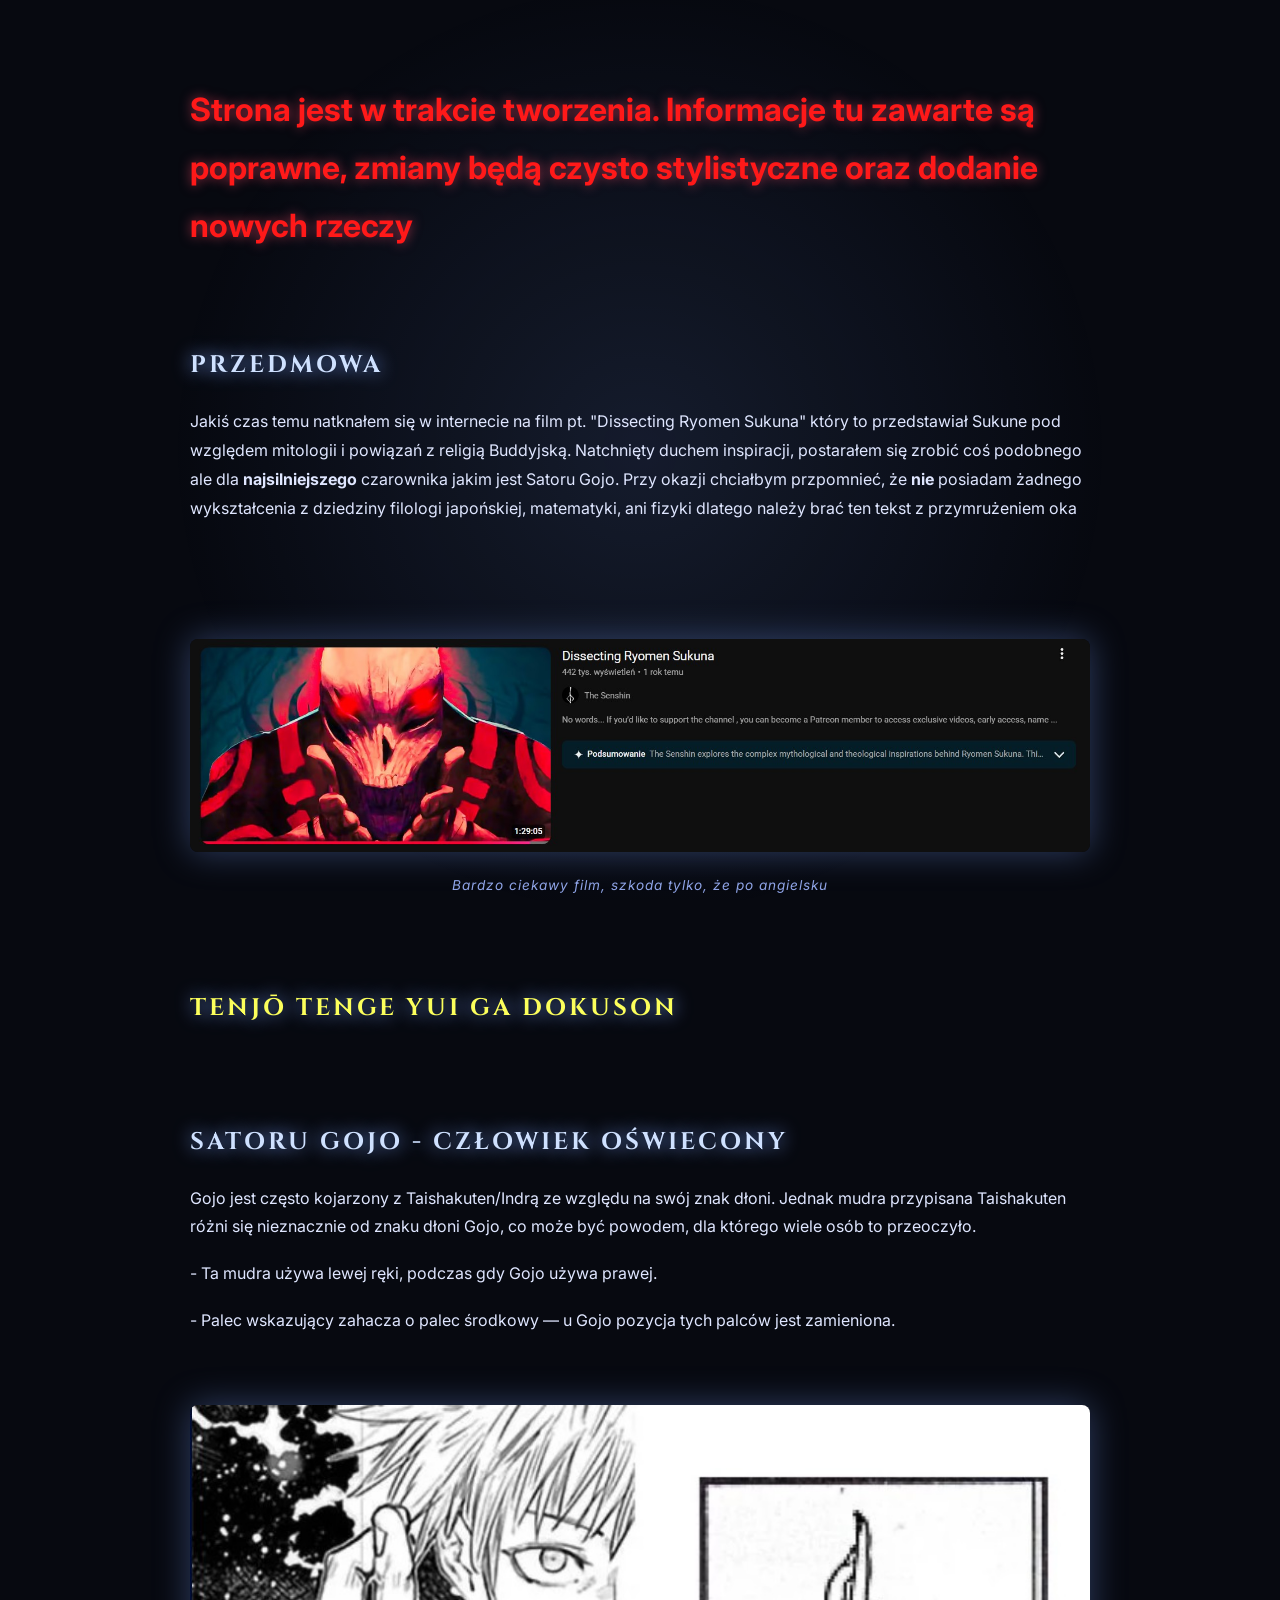
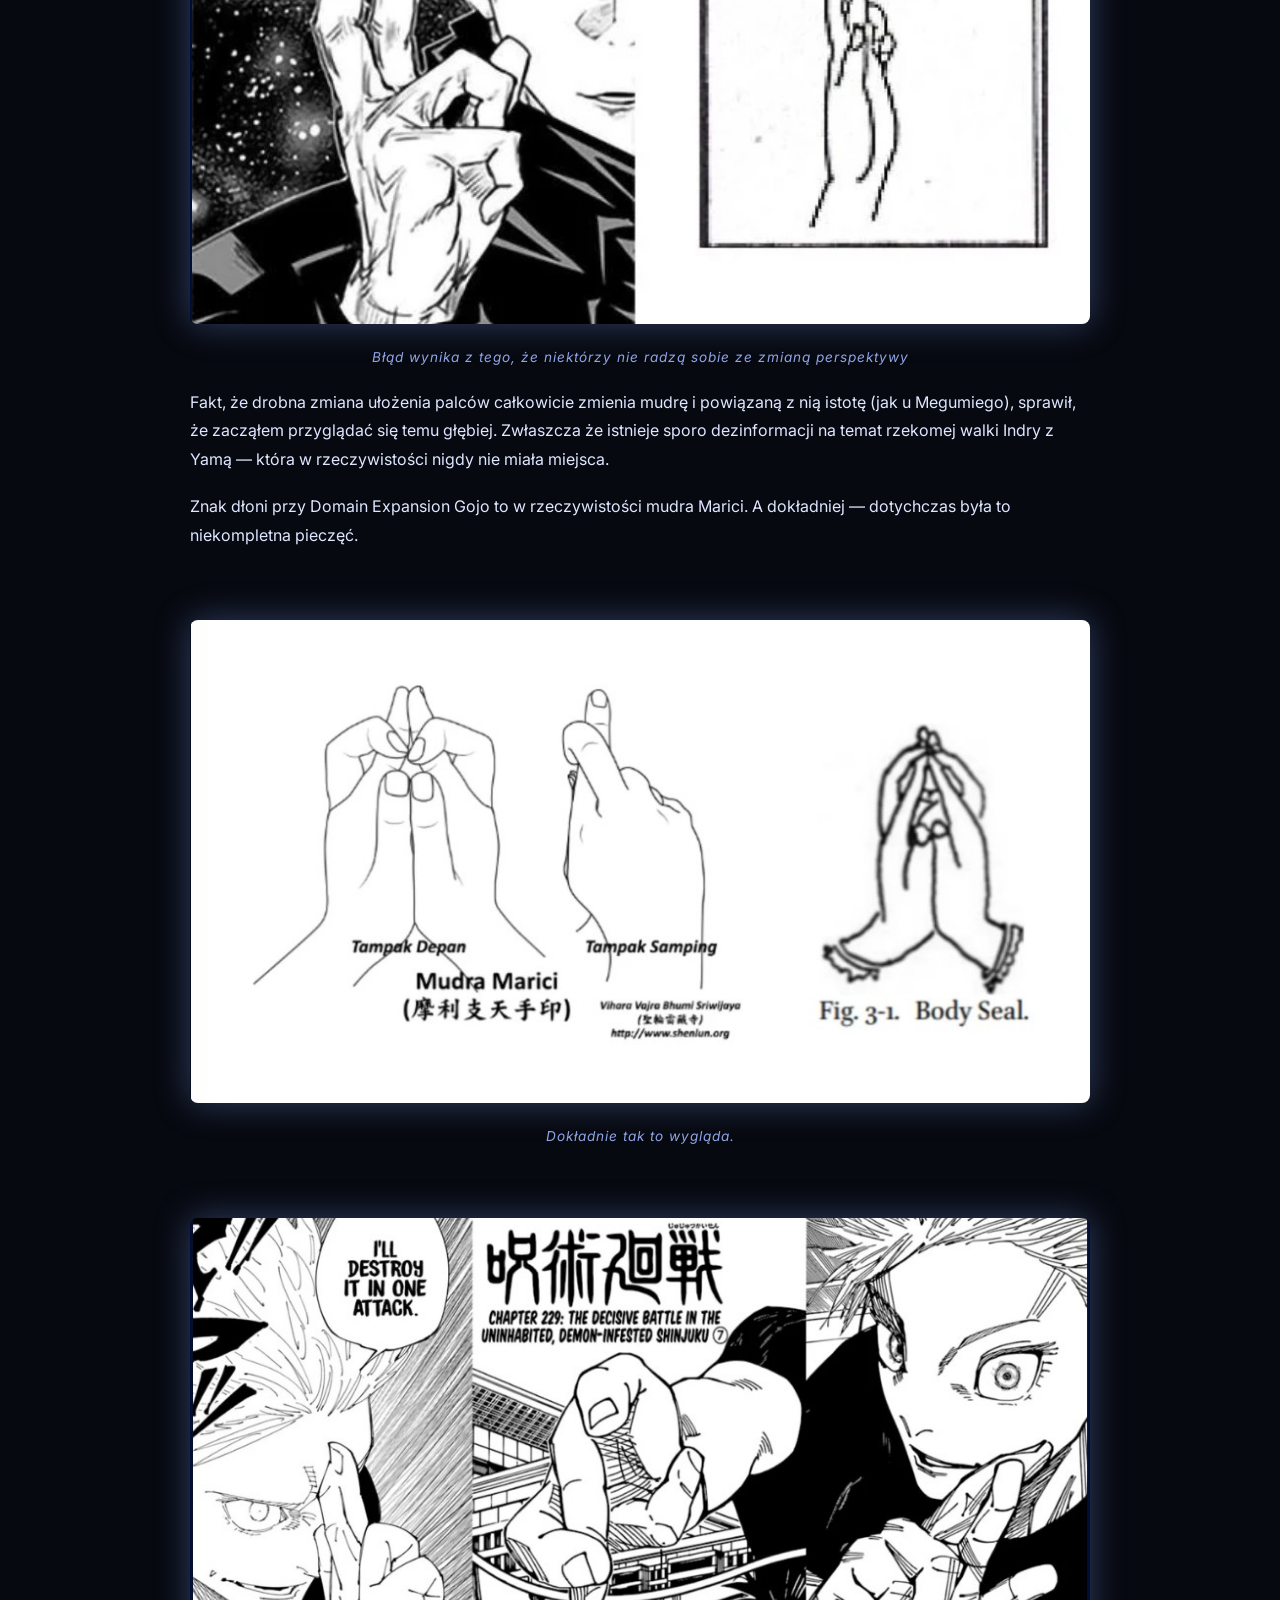
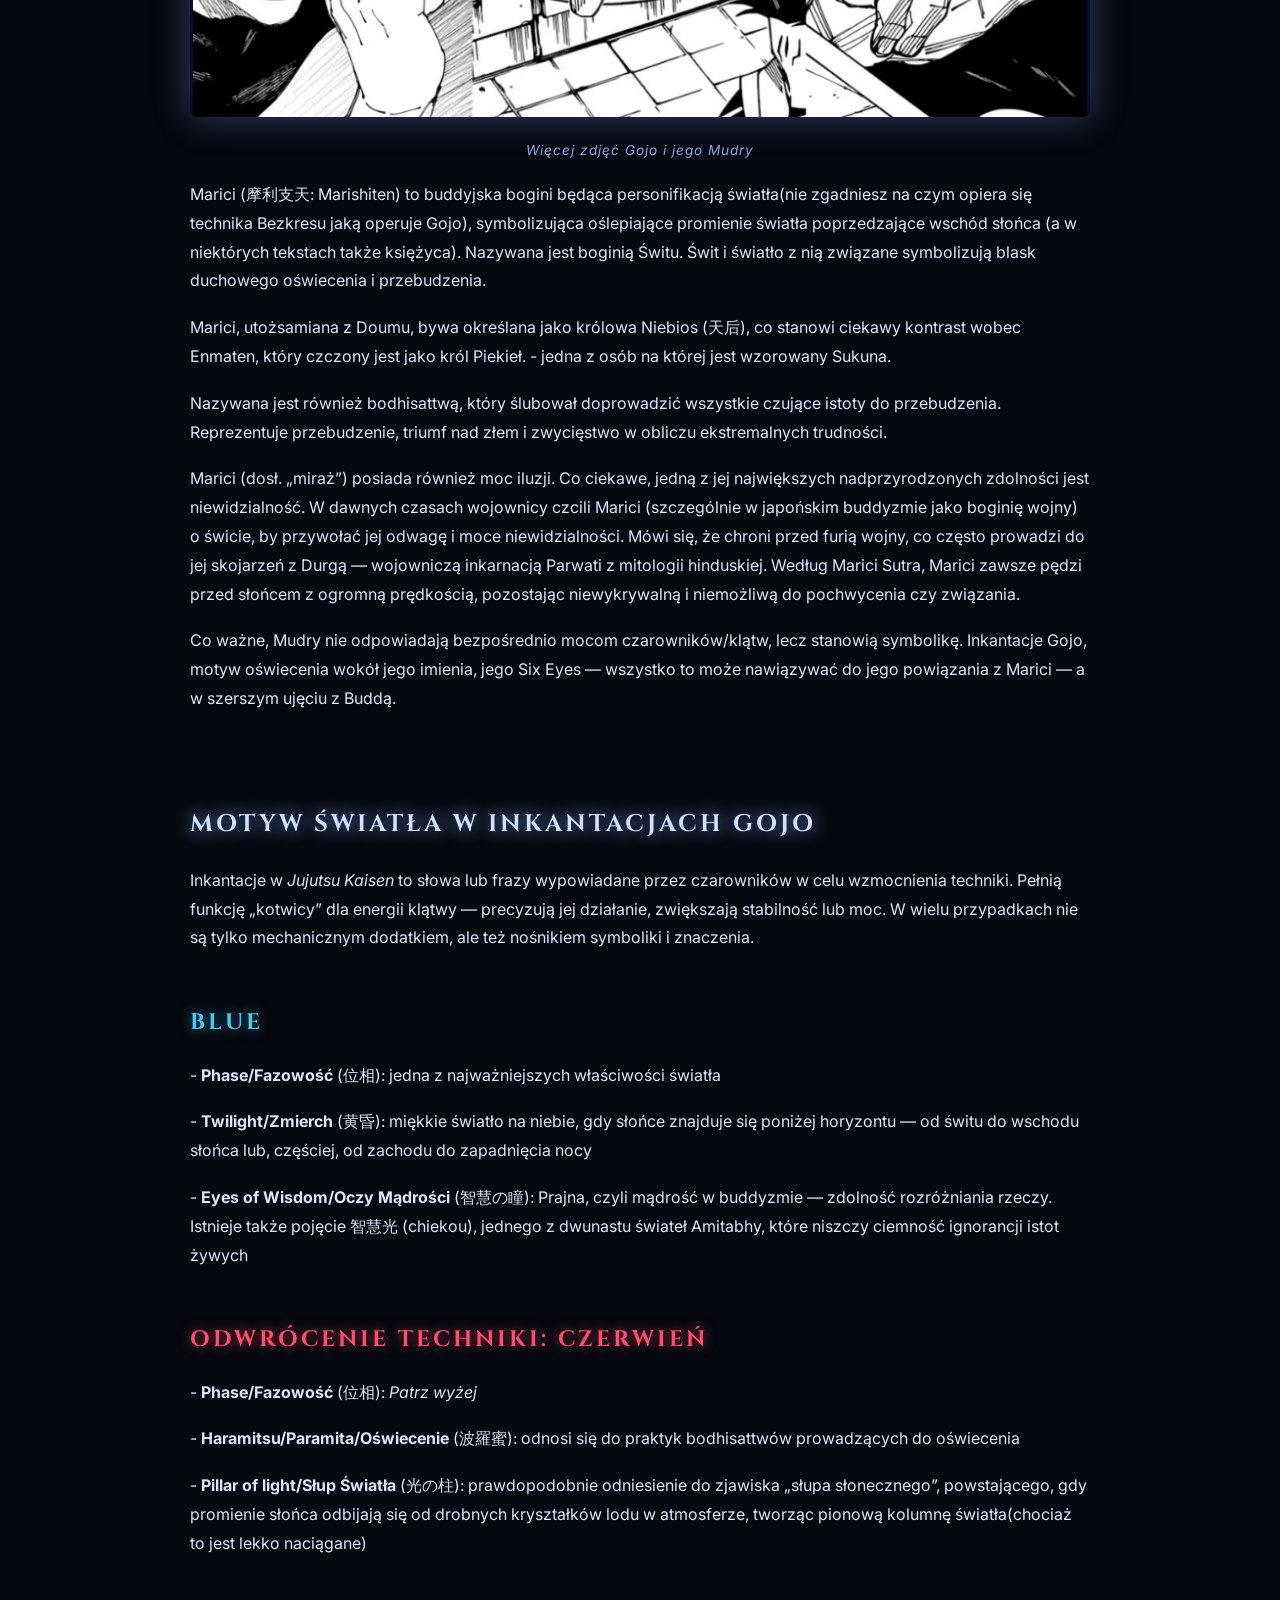
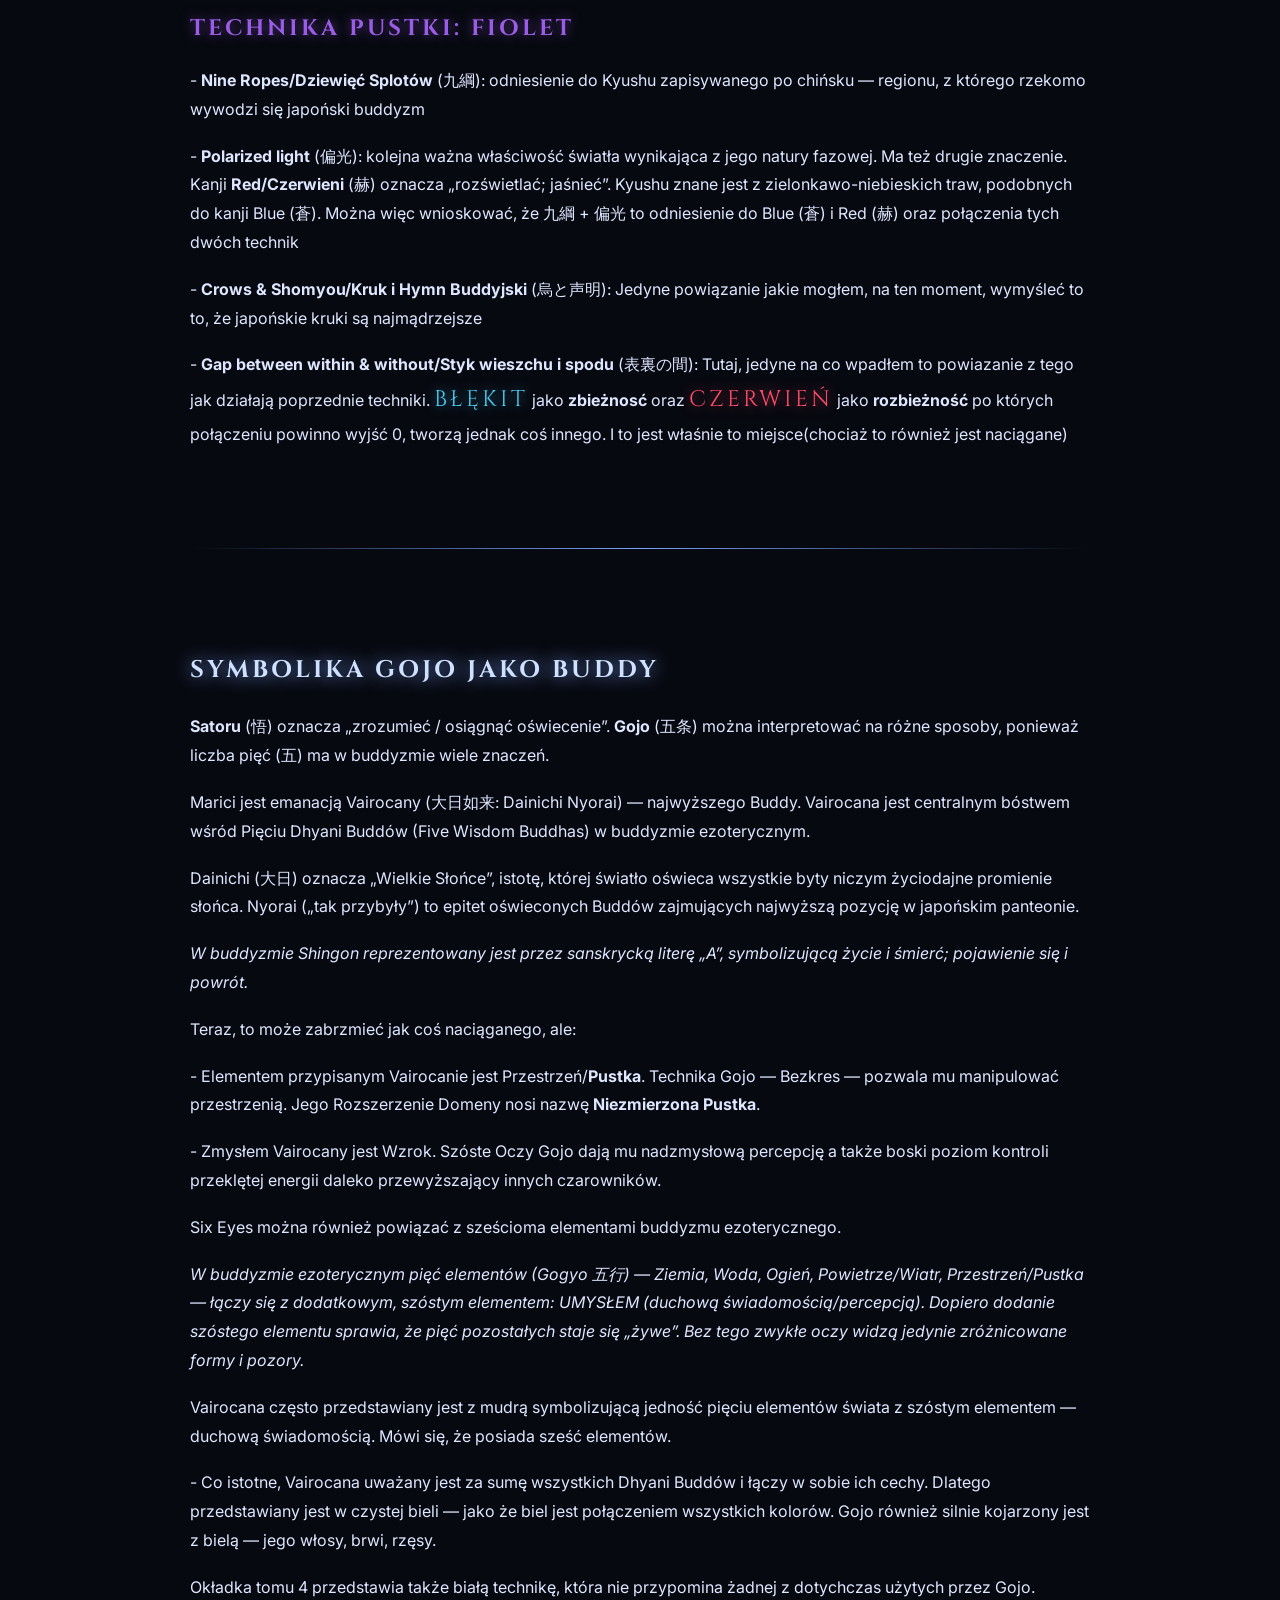
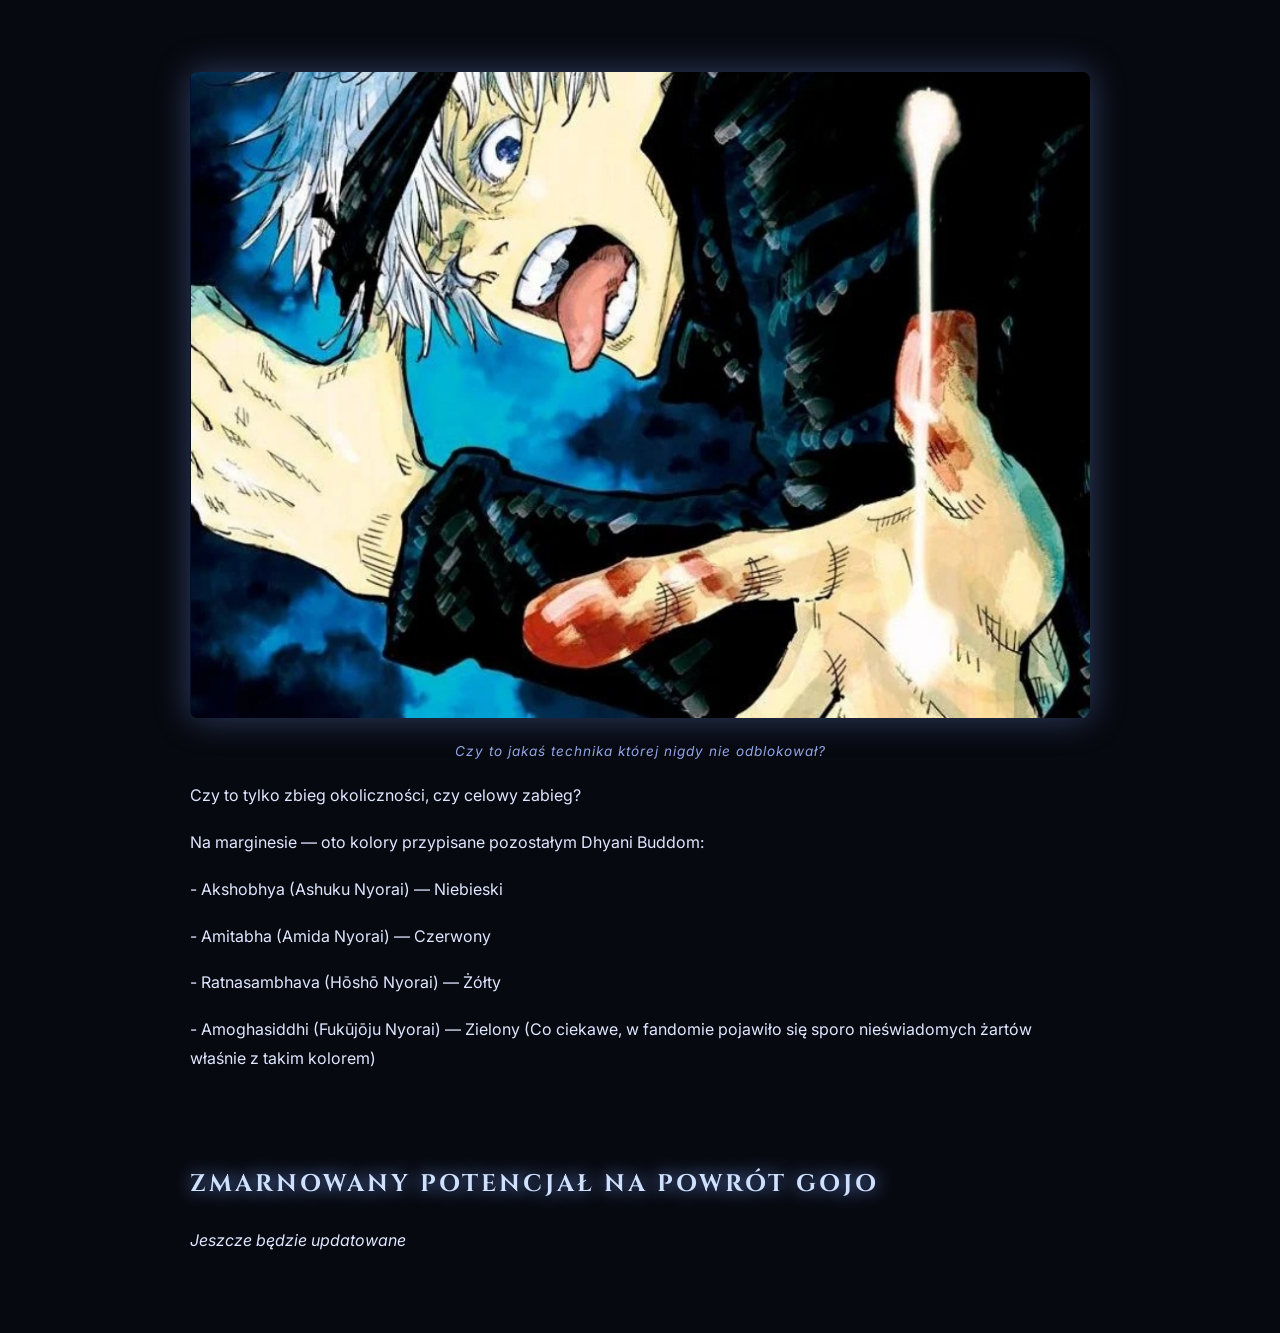
==== commit 00e3d58e: "Update satoru_gojo.html" ====
--- a/satoru_gojo.html
+++ b/satoru_gojo.html
@@ -135,9 +135,9 @@
 
 <h2>Przedmowa</h2>
 <p>Jakiś czas temu natknałem się w internecie na film pt. "Dissecting Ryomen Sukuna" który to przedstawiał Sukune pod względem mitologii i powiązań z religią Buddyjską. Natchnięty duchem inspiracji, postarałem się zrobić coś podobnego ale dla <b>najsilniejszego</b> czarownika jakim jest Satoru Gojo. Przy okazji chciałbym przpomnieć, że <b>nie</b> posiadam żadnego wykształcenia z dziedziny filologi japońskiej, matematyki, ani fizyki dlatego należy brać ten tekst z przymrużeniem oka</p><br>
-<div class="image-block">
+<div class="bloczek-zdjecie">
     <img src="image0.jpg" alt="">
-    <div class="caption">Bardzo ciekawy film, szkoda tylko, że po angielsku</div>
+    <div class="opis">Bardzo ciekawy film, szkoda tylko, że po angielsku</div>
 </div>
 <h2 style="font-family:'Cinzel',serif;
         letter-spacing:3px;
@@ -151,7 +151,7 @@
 <p>- Palec wskazujący zahacza o palec środkowy — u Gojo pozycja tych palców jest zamieniona.</p>
 
 <div class="bloczek-zdjecie">
-    <img src="gojo_zdjecia/image1.jpg" alt="">
+    <img src="image1.jpg" alt="">
     <div class="opis">Błąd wynika z tego, że niektórzy nie radzą sobie ze zmianą perspektywy</div>
 </div>
 
@@ -159,12 +159,12 @@
 <p>Znak dłoni przy Domain Expansion Gojo to w rzeczywistości mudra Marici. A dokładniej — dotychczas była to niekompletna pieczęć.</p>
 
 <div class="bloczek-zdjecie">
-    <img src="gojo_zdjecia/image2.jpg" alt="">
+    <img src="image2.jpg" alt="">
     <div class="opis">Dokładnie tak to wygląda.</div>
 </div>
 
 <div class="bloczek-zdjecie">
-    <img src="gojo_zdjecia/image3.jpg" alt="">
+    <img src="image3.jpg" alt="">
     <div class="opis">Więcej zdjęć Gojo i jego Mudry</div>
 </div>
 
@@ -213,7 +213,7 @@
 <p> - Co istotne, Vairocana uważany jest za sumę wszystkich Dhyani Buddów i łączy w sobie ich cechy. Dlatego przedstawiany jest w czystej bieli — jako że biel jest połączeniem wszystkich kolorów. Gojo również silnie kojarzony jest z bielą — jego włosy, brwi, rzęsy.</p>
 <p>Okładka tomu 4 przedstawia także białą technikę, która nie przypomina żadnej z dotychczas użytych przez Gojo.</p>
 <div class="bloczek-zdjecie">
-    <img src="gojo_zdjecia/image4.jpg" alt="">
+    <img src="image4.jpg" alt="">
     <div class="opis">Czy to jakaś technika której nigdy nie odblokował?</div>
 </div>
 <p>Czy to tylko zbieg okoliczności, czy celowy zabieg?</p>
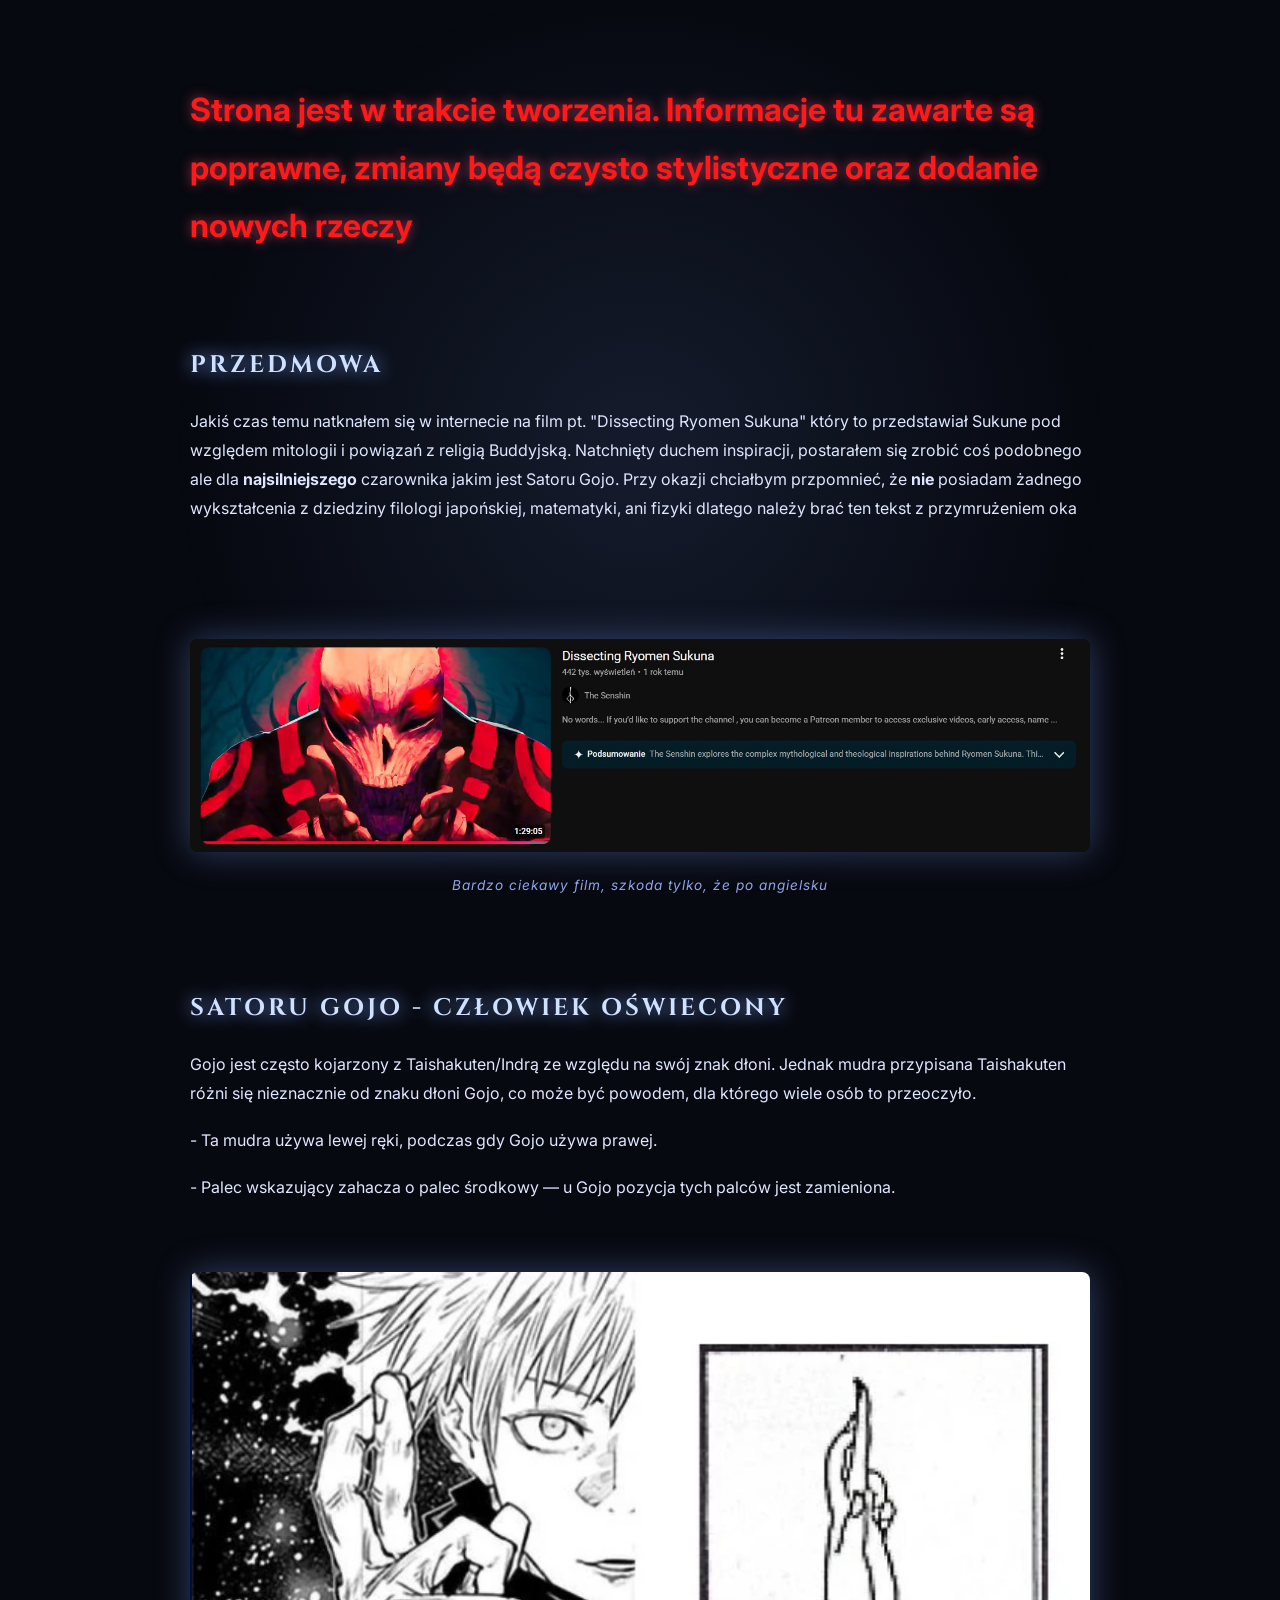
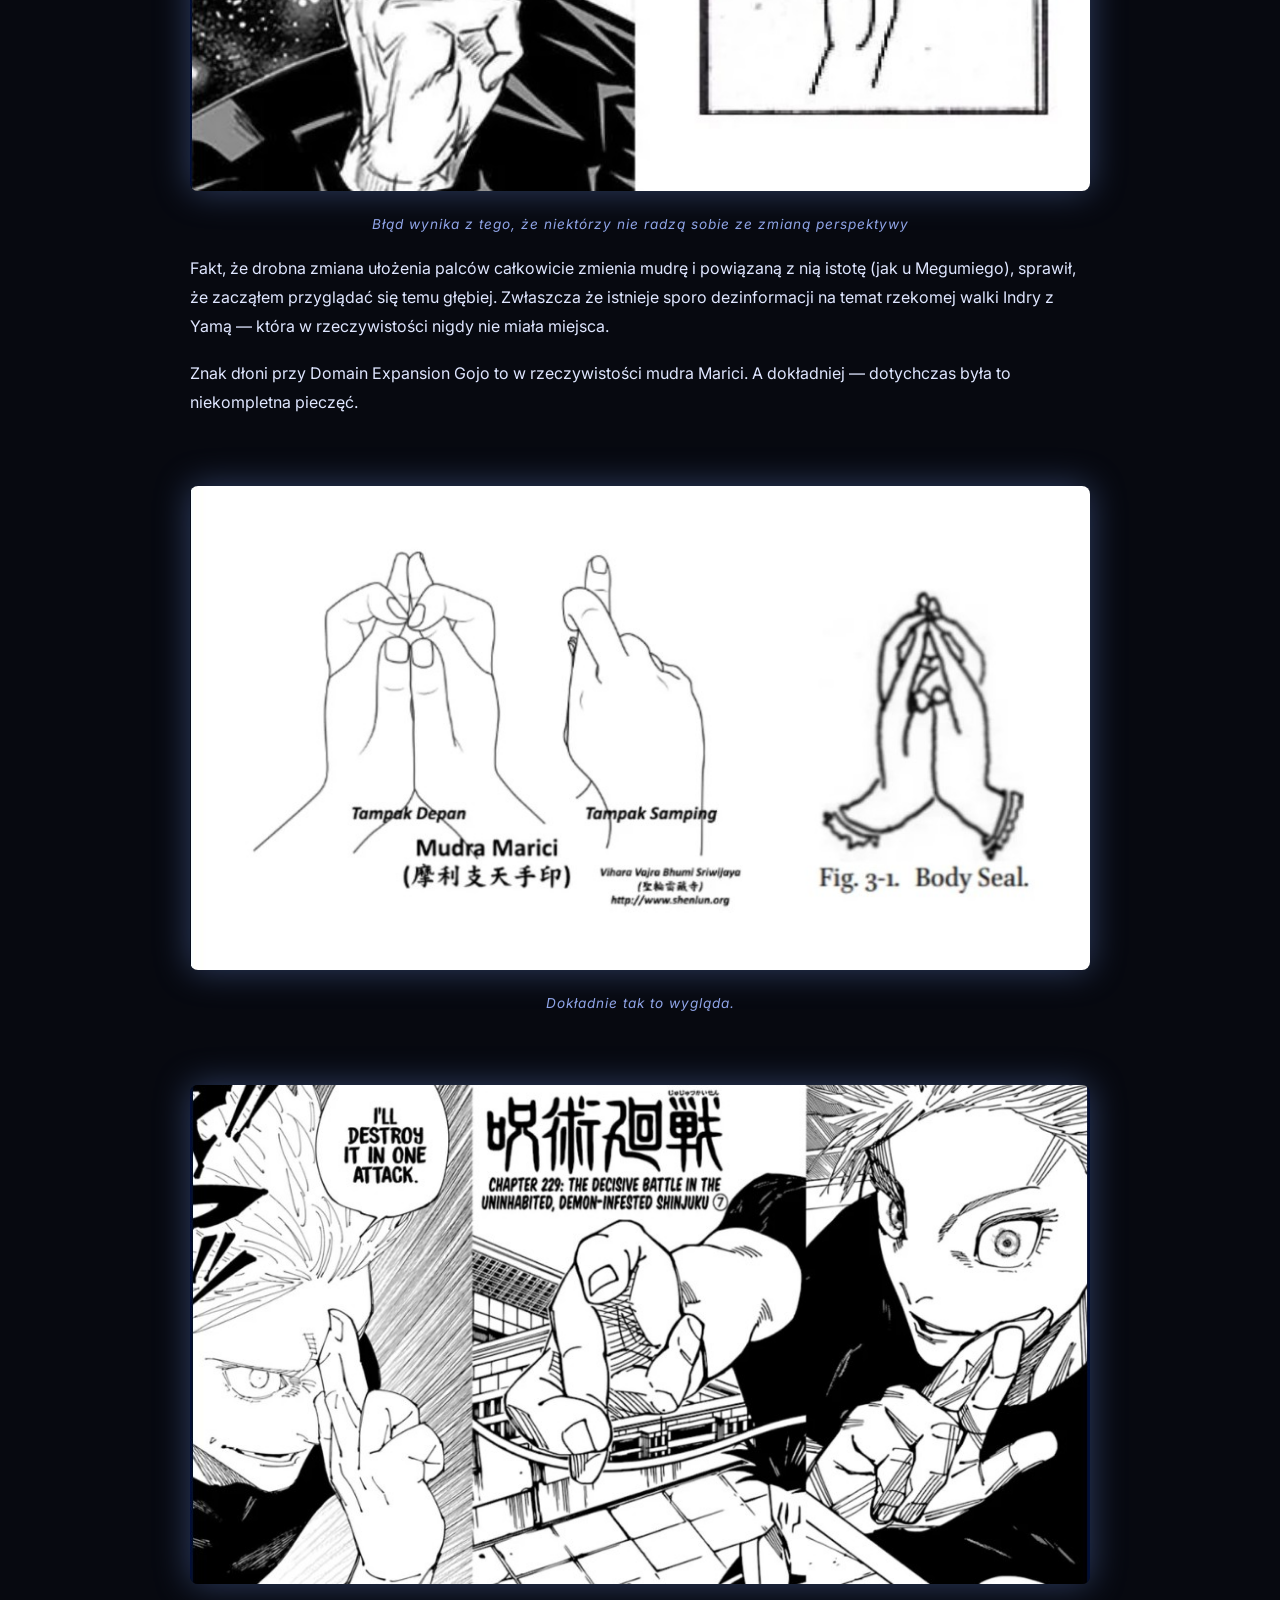
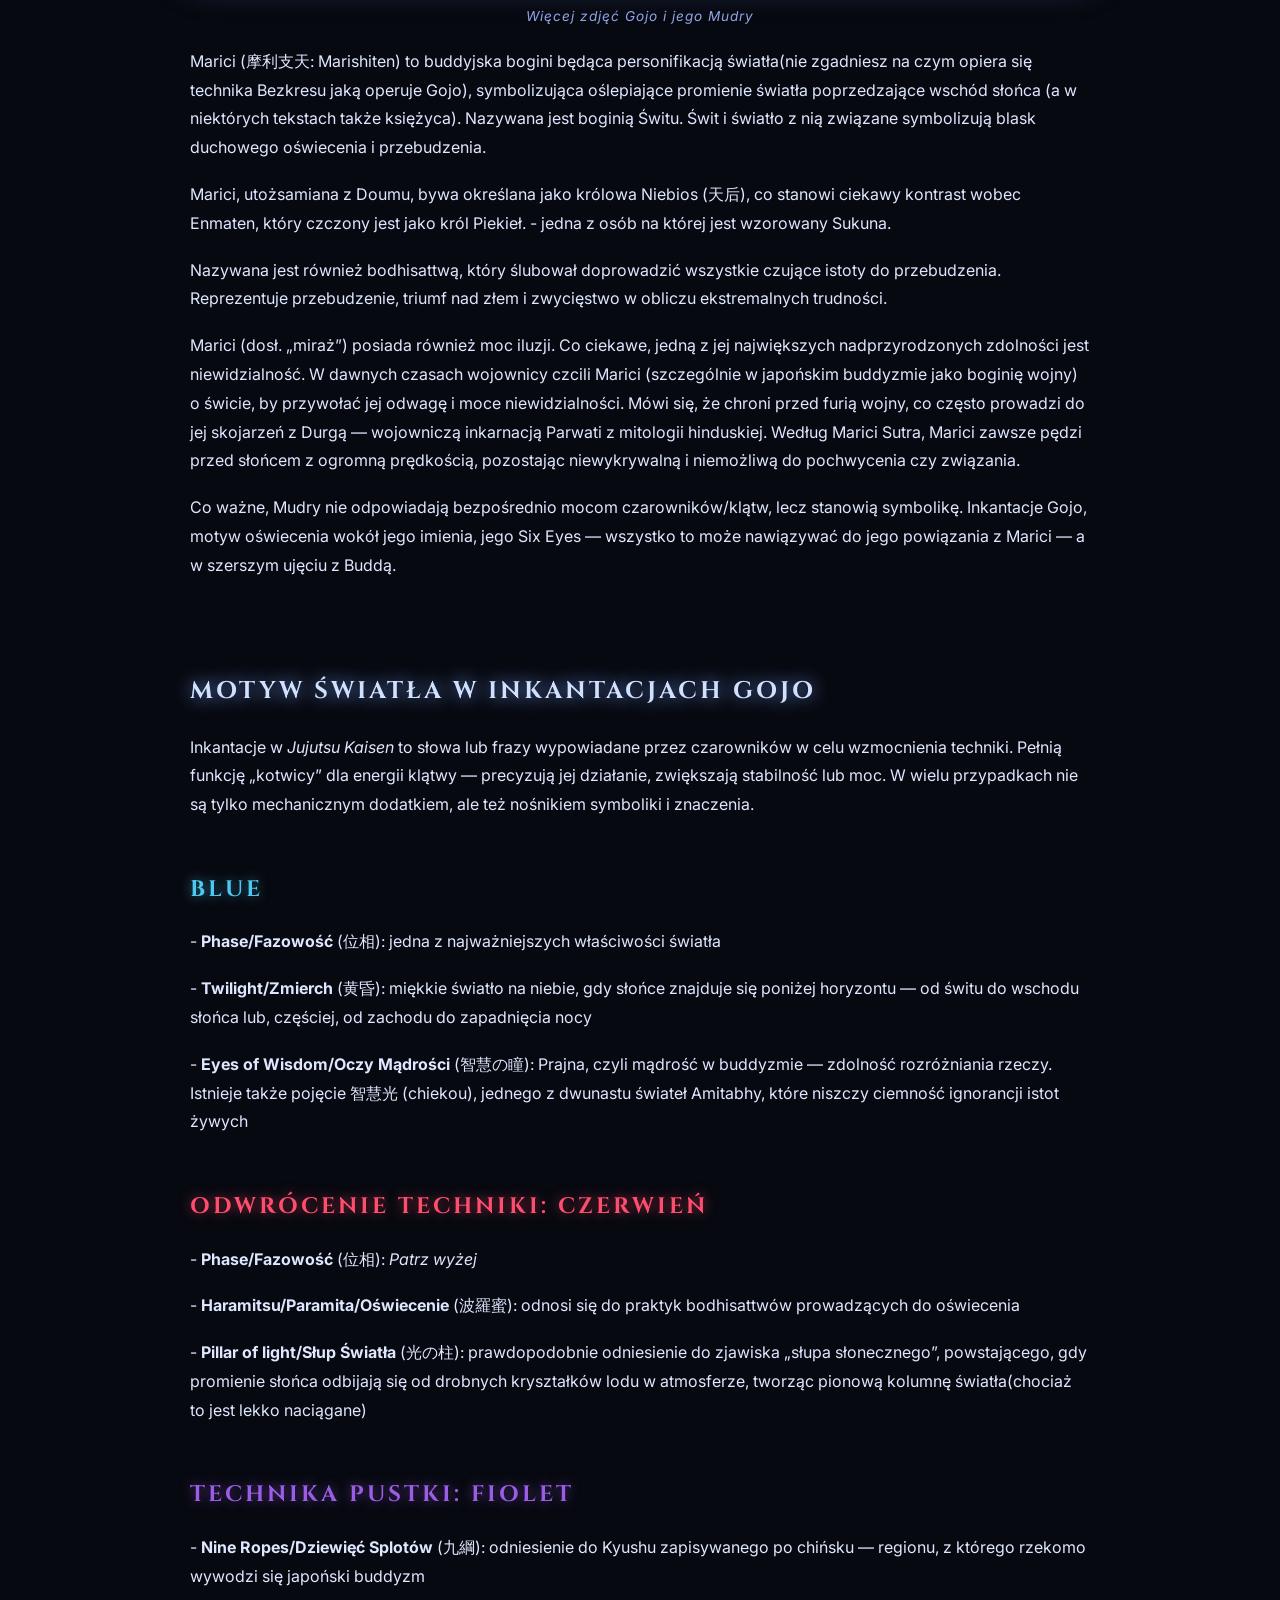
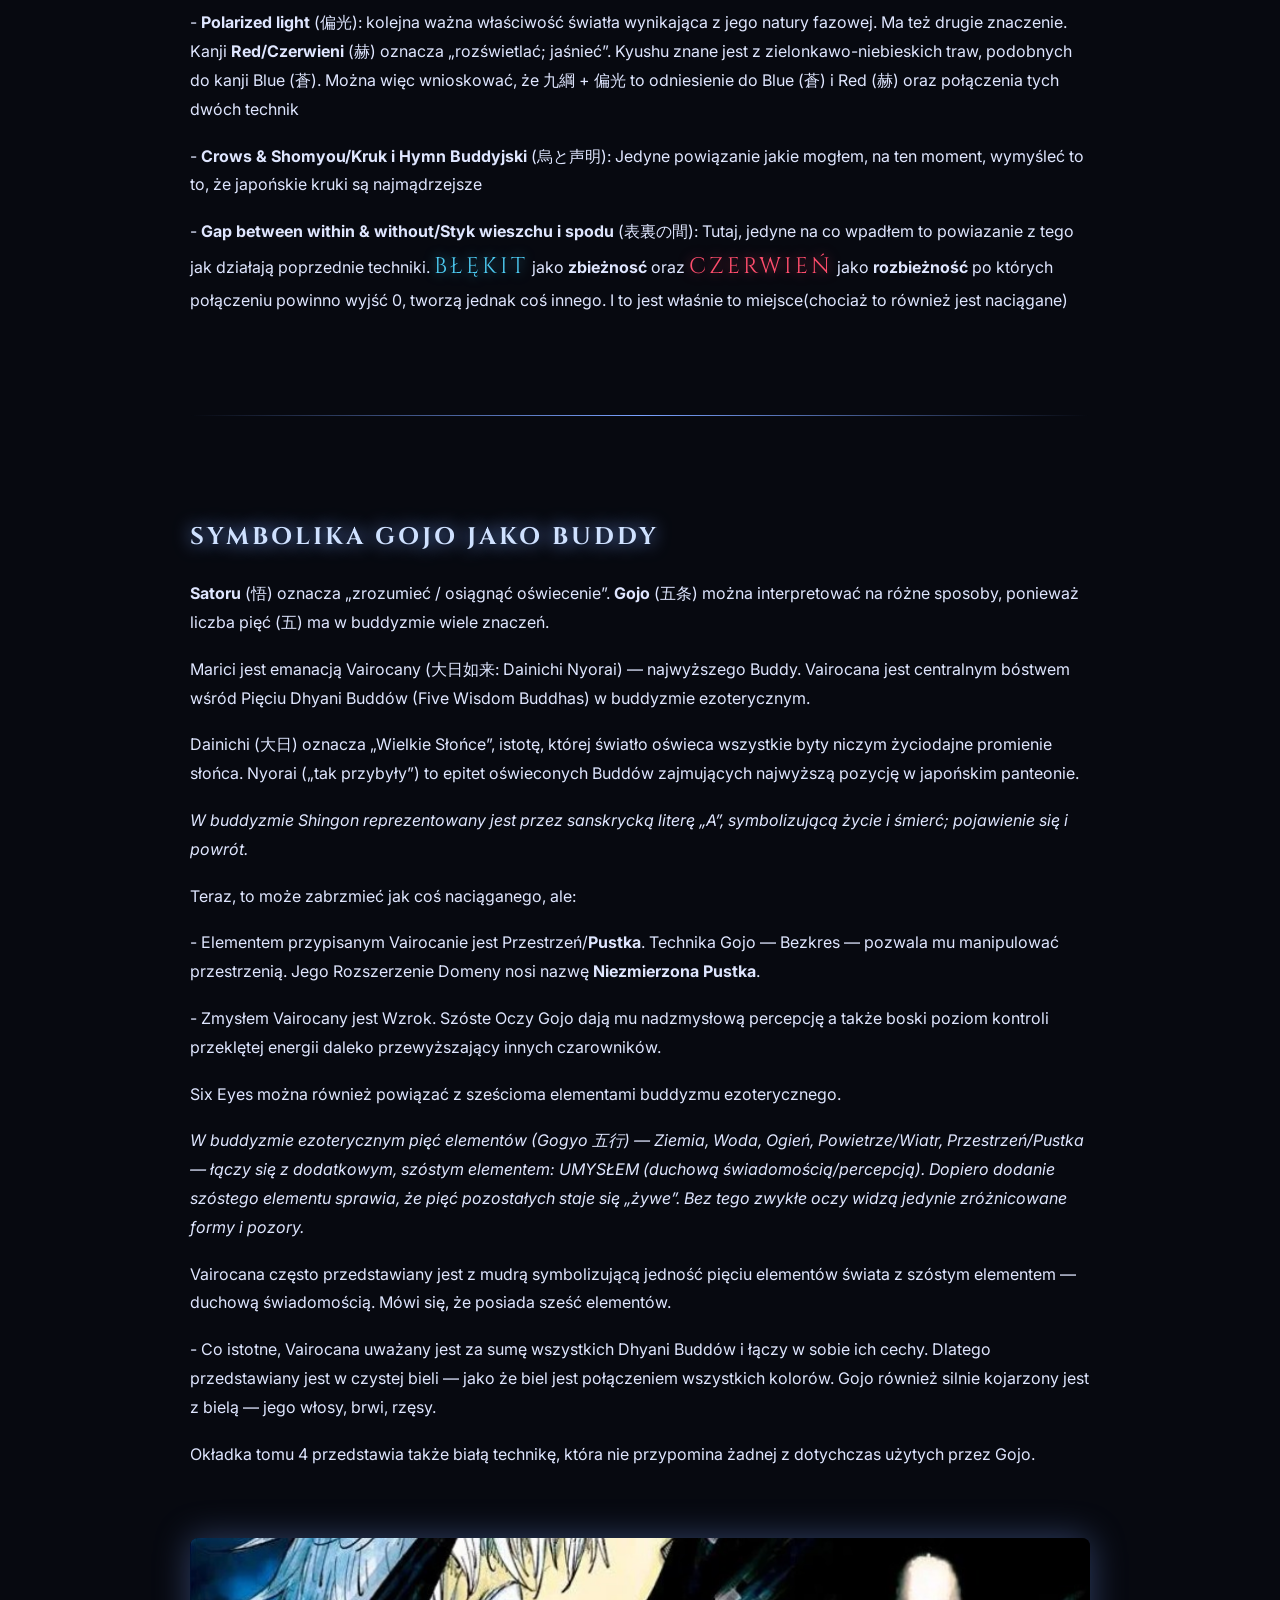
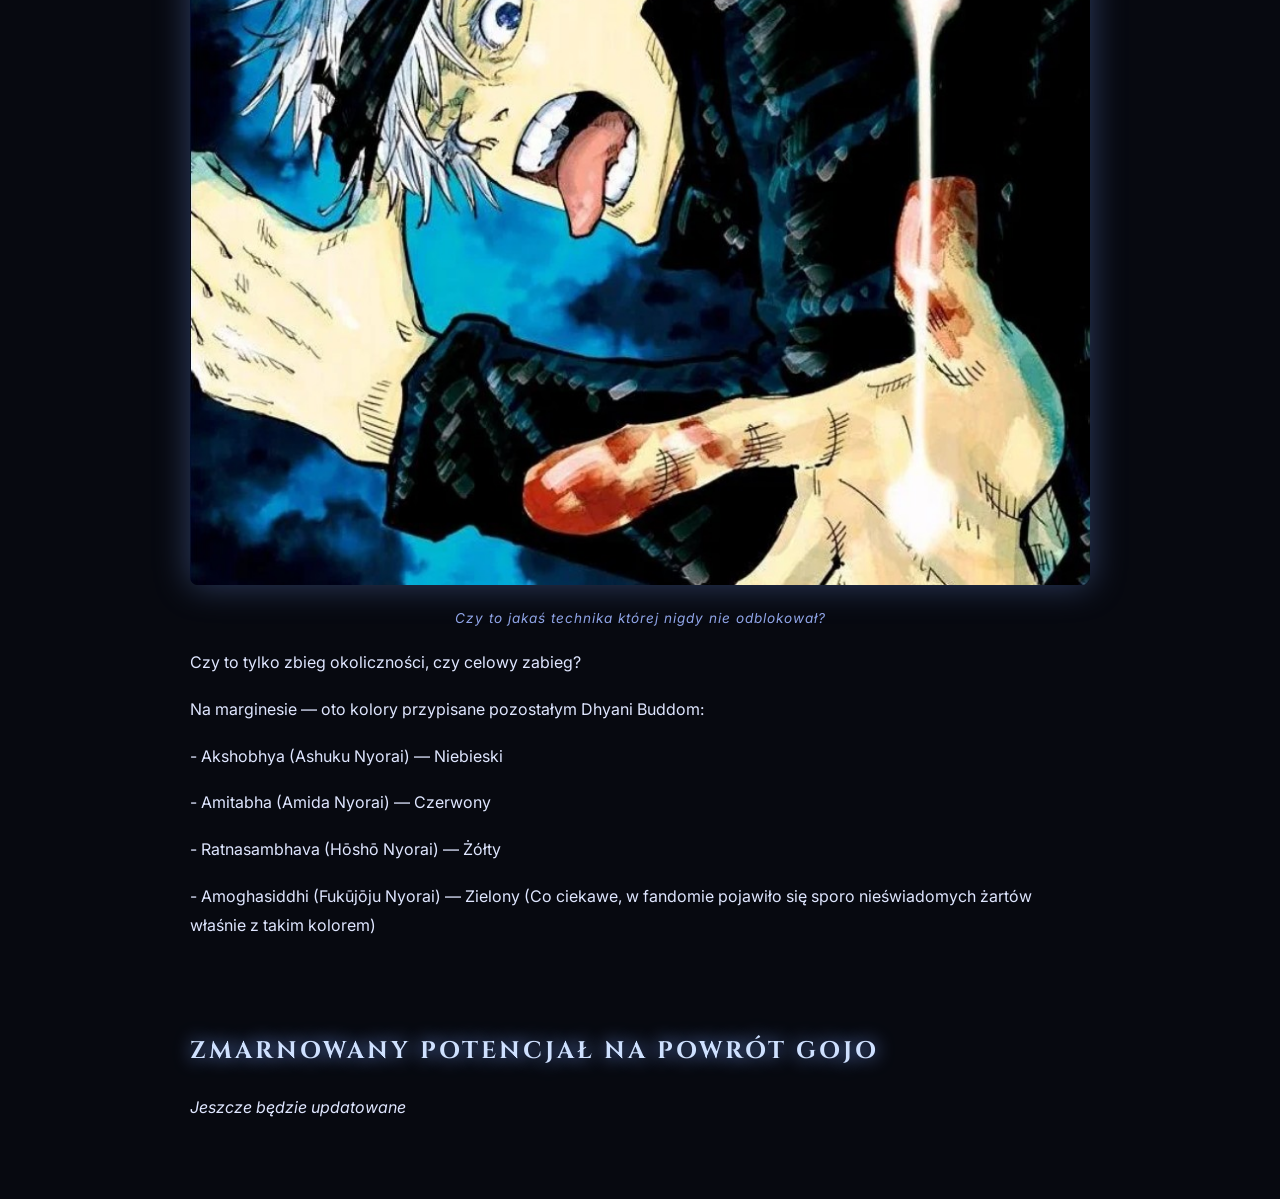
==== commit f47b5b16: "Update satoru_gojo.html" ====
--- a/satoru_gojo.html
+++ b/satoru_gojo.html
@@ -139,12 +139,6 @@
     <img src="image0.jpg" alt="">
     <div class="opis">Bardzo ciekawy film, szkoda tylko, że po angielsku</div>
 </div>
-<h2 style="font-family:'Cinzel',serif;
-        letter-spacing:3px;
-        text-transform:uppercase;
-        color:#fcff5b;
-        text-shadow:0 0 18px var(--glow);
-        margin-top:90px;">Tenjō tenge yui ga dokuson</h2>
 <h2>Satoru Gojo - Człowiek oświecony</h2>
 <p>Gojo jest często kojarzony z Taishakuten/Indrą ze względu na swój znak dłoni. Jednak mudra przypisana Taishakuten różni się nieznacznie od znaku dłoni Gojo, co może być powodem, dla którego wiele osób to przeoczyło.</p>
 <p>- Ta mudra używa lewej ręki, podczas gdy Gojo używa prawej.</p>
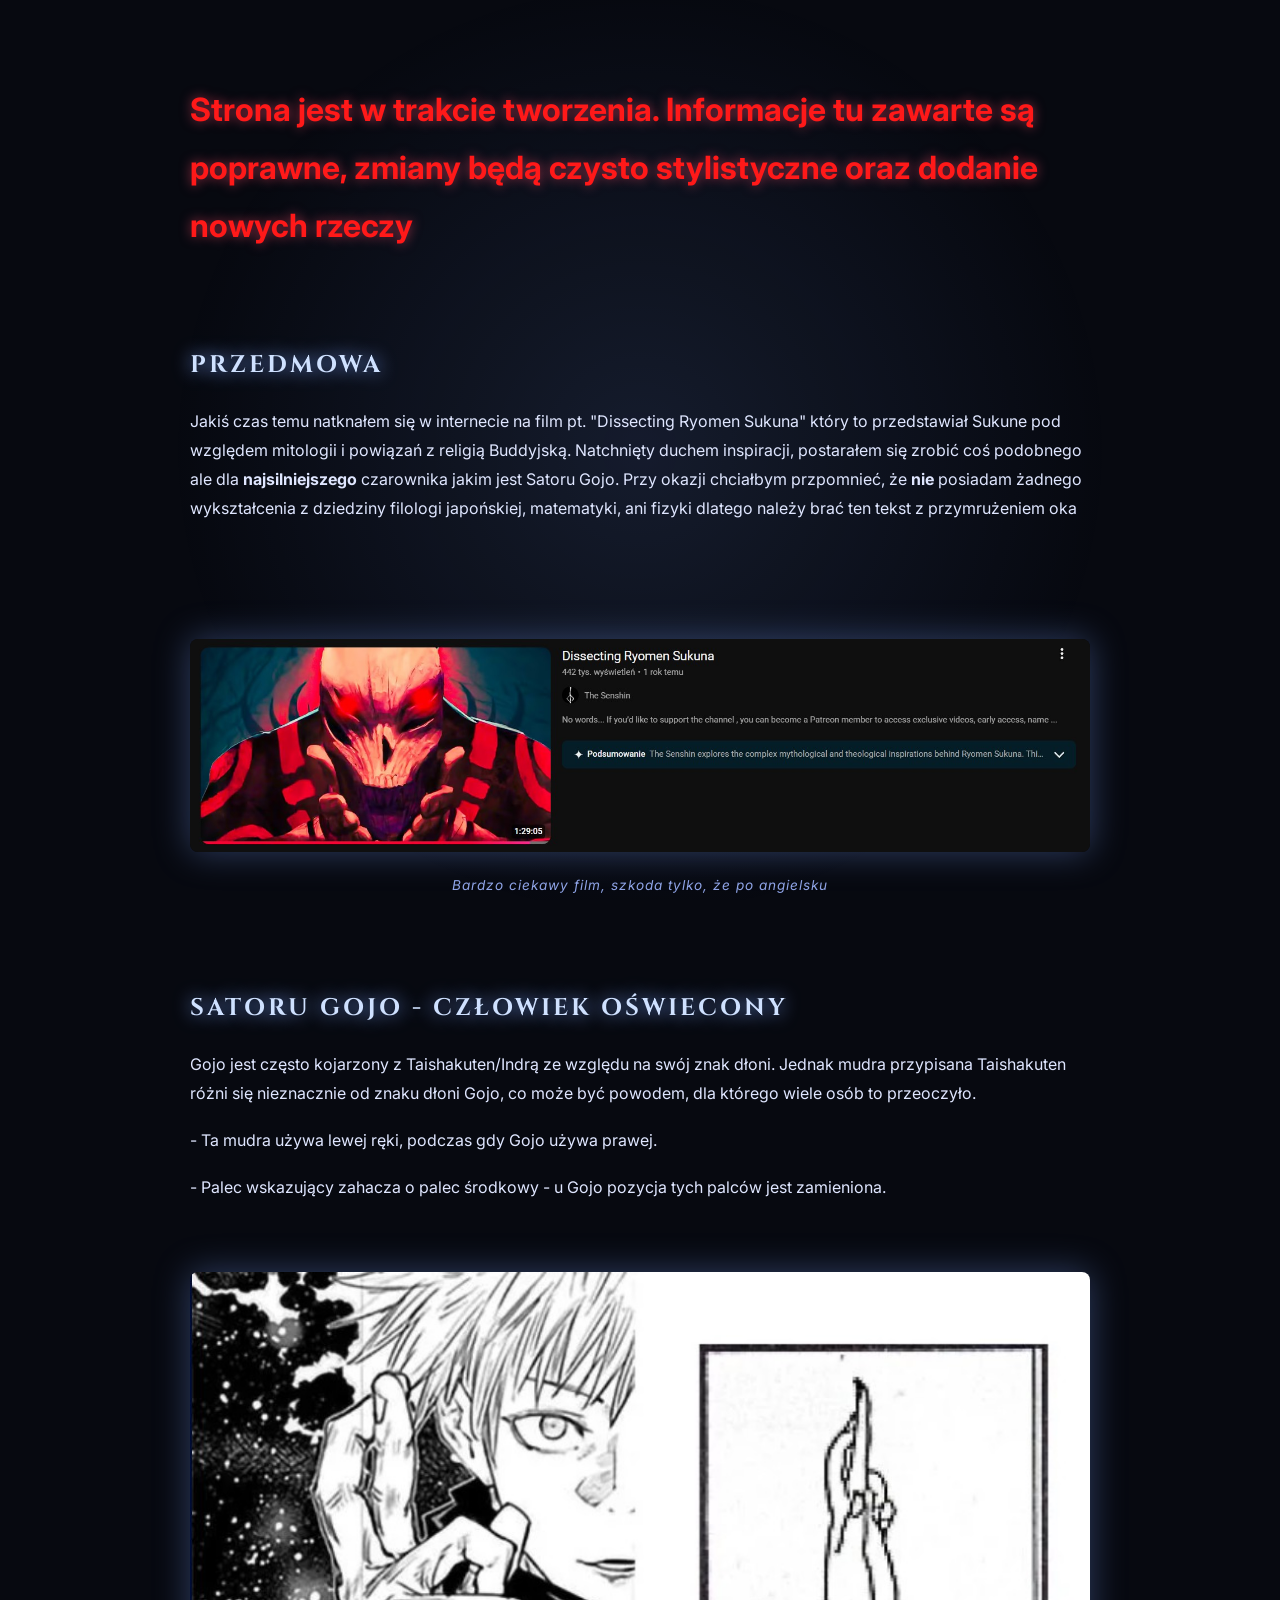
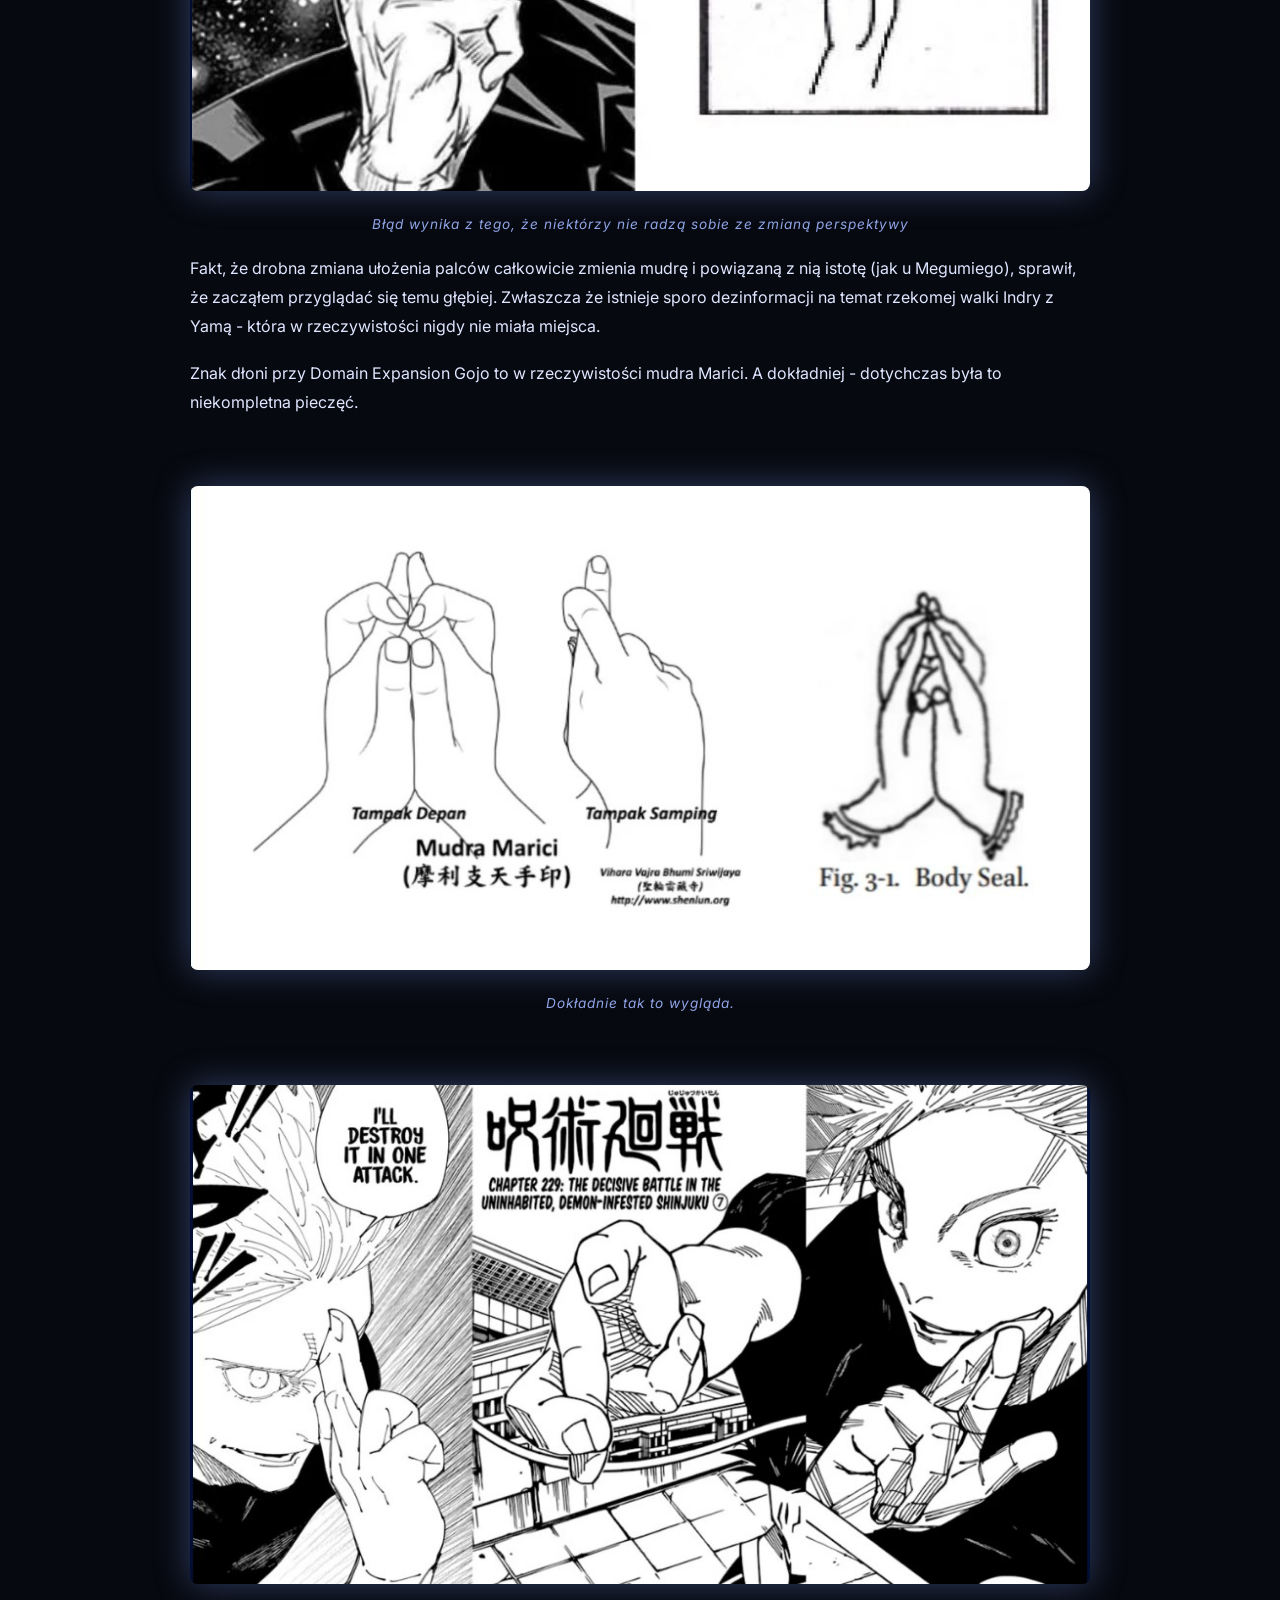
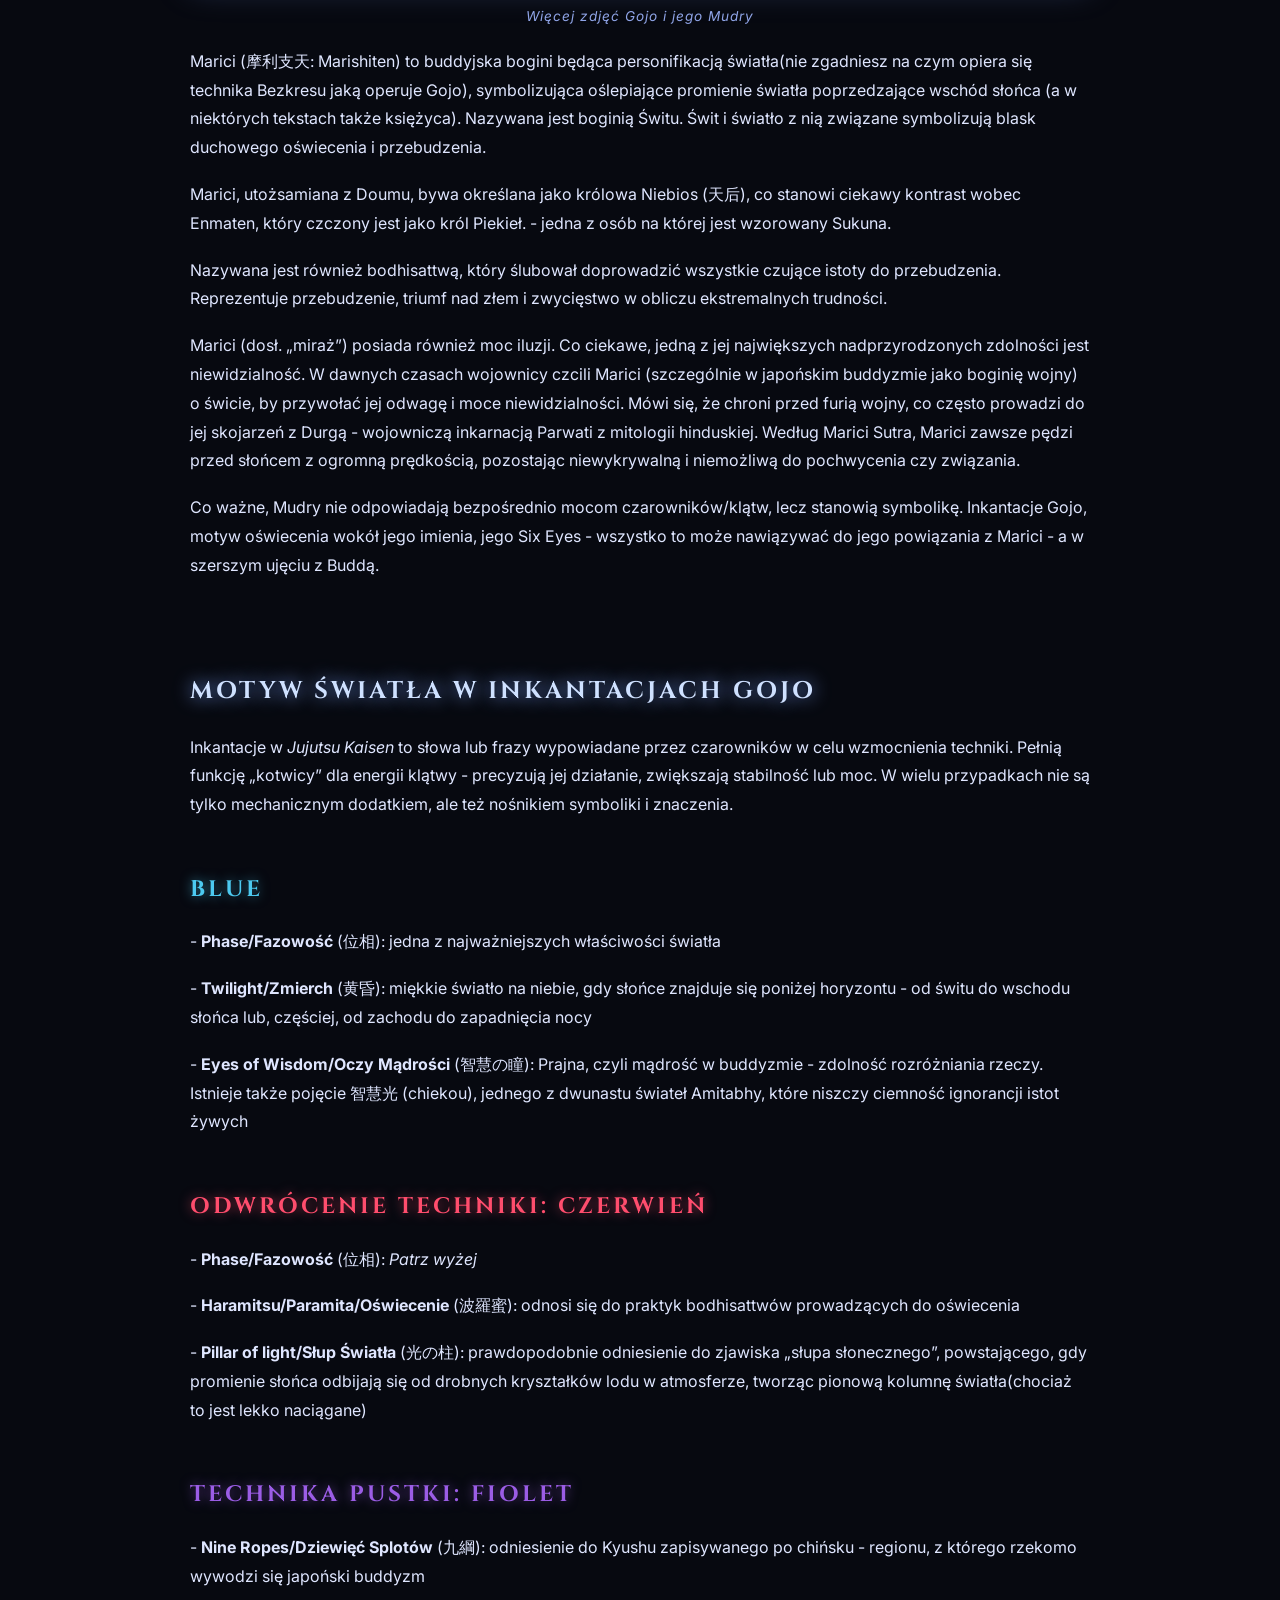
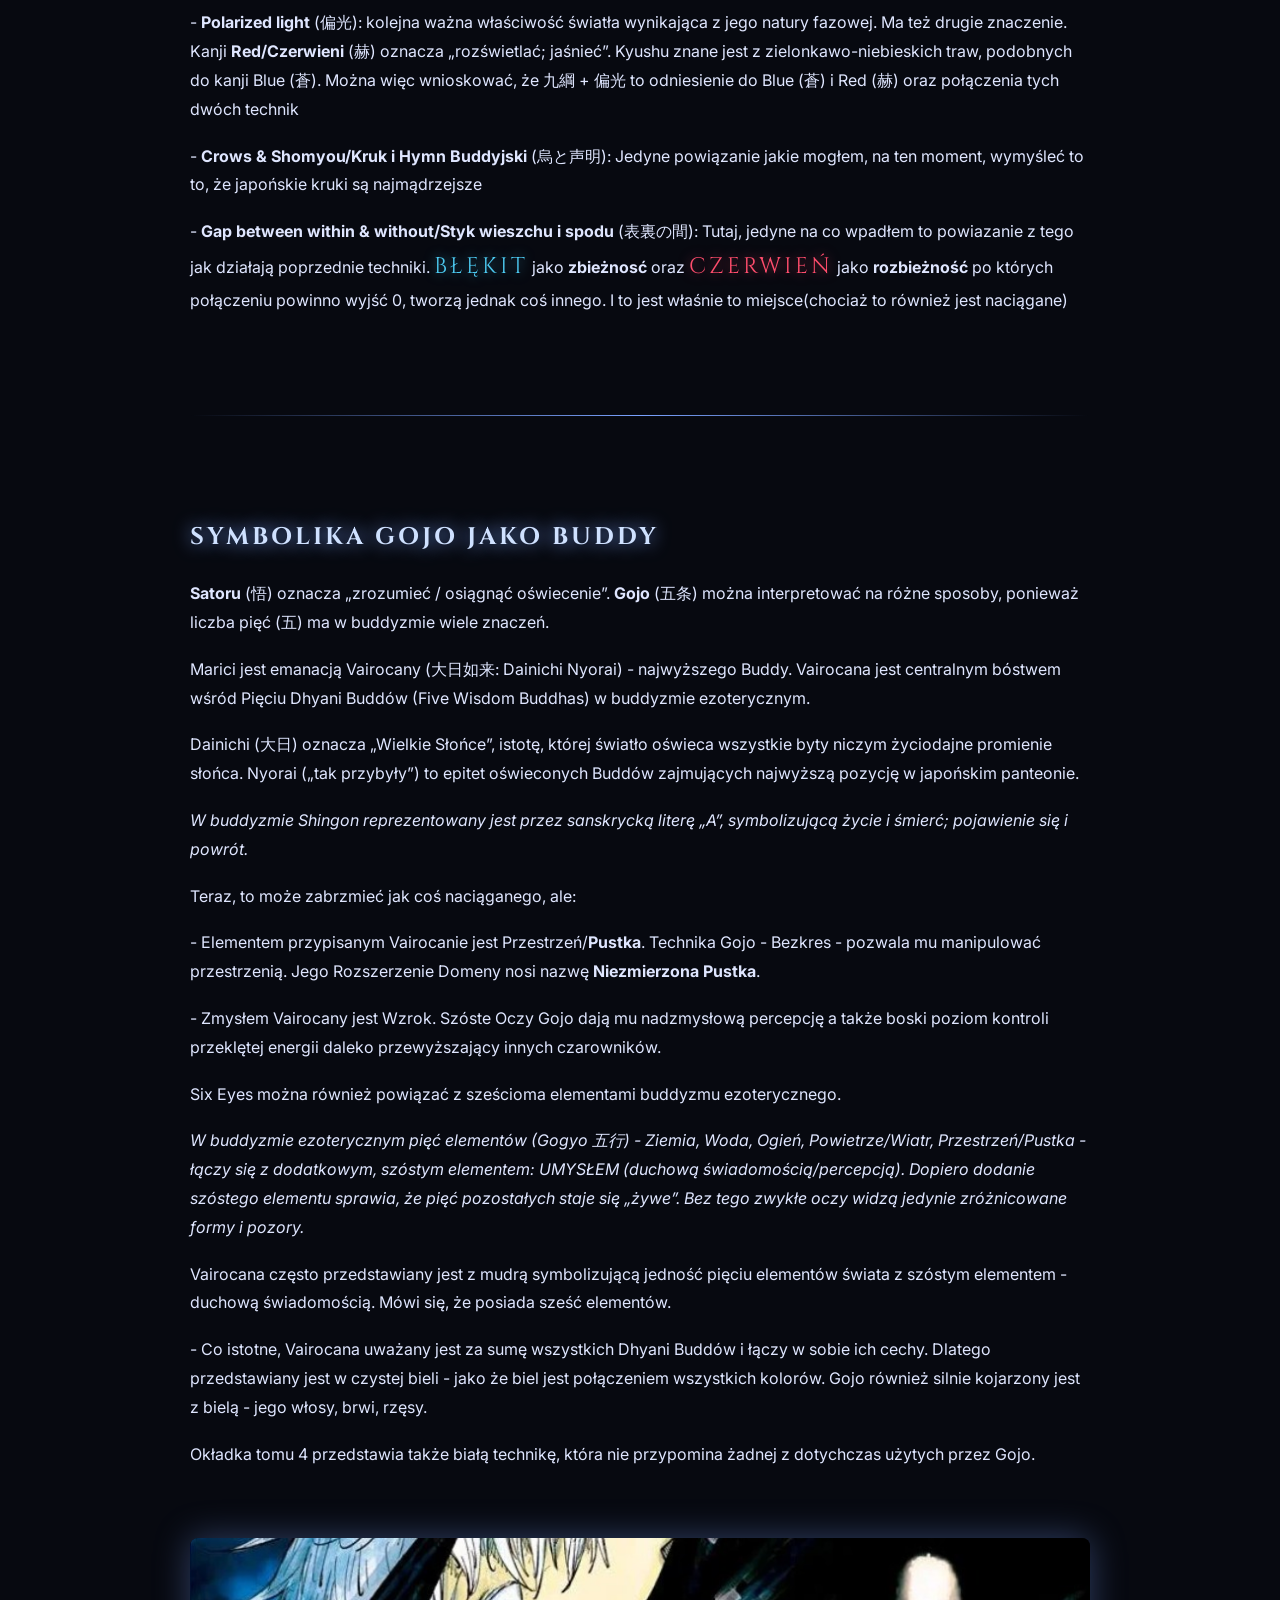
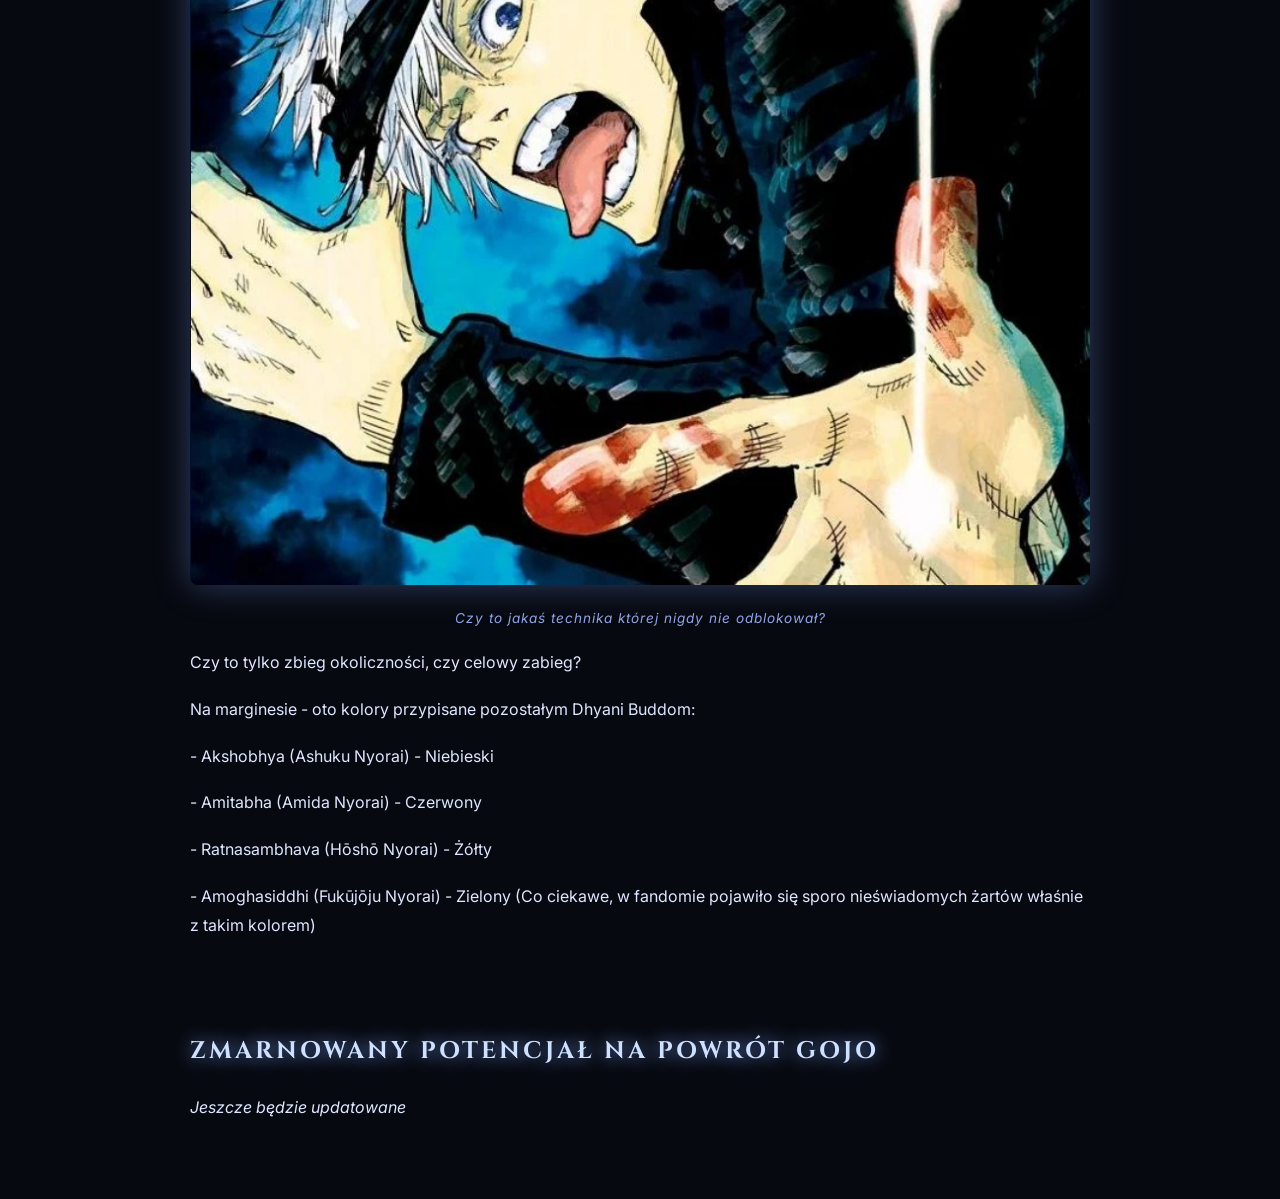
==== commit b1ce6ba4: "Update satoru_gojo.html" ====
--- a/satoru_gojo.html
+++ b/satoru_gojo.html
@@ -142,15 +142,15 @@
 <h2>Satoru Gojo - Człowiek oświecony</h2>
 <p>Gojo jest często kojarzony z Taishakuten/Indrą ze względu na swój znak dłoni. Jednak mudra przypisana Taishakuten różni się nieznacznie od znaku dłoni Gojo, co może być powodem, dla którego wiele osób to przeoczyło.</p>
 <p>- Ta mudra używa lewej ręki, podczas gdy Gojo używa prawej.</p>
-<p>- Palec wskazujący zahacza o palec środkowy — u Gojo pozycja tych palców jest zamieniona.</p>
+<p>- Palec wskazujący zahacza o palec środkowy - u Gojo pozycja tych palców jest zamieniona.</p>
 
 <div class="bloczek-zdjecie">
     <img src="image1.jpg" alt="">
     <div class="opis">Błąd wynika z tego, że niektórzy nie radzą sobie ze zmianą perspektywy</div>
 </div>
 
-<p>Fakt, że drobna zmiana ułożenia palców całkowicie zmienia mudrę i powiązaną z nią istotę (jak u Megumiego), sprawił, że zacząłem przyglądać się temu głębiej. Zwłaszcza że istnieje sporo dezinformacji na temat rzekomej walki Indry z Yamą — która w rzeczywistości nigdy nie miała miejsca.</p>
-<p>Znak dłoni przy Domain Expansion Gojo to w rzeczywistości mudra Marici. A dokładniej — dotychczas była to niekompletna pieczęć.</p>
+<p>Fakt, że drobna zmiana ułożenia palców całkowicie zmienia mudrę i powiązaną z nią istotę (jak u Megumiego), sprawił, że zacząłem przyglądać się temu głębiej. Zwłaszcza że istnieje sporo dezinformacji na temat rzekomej walki Indry z Yamą - która w rzeczywistości nigdy nie miała miejsca.</p>
+<p>Znak dłoni przy Domain Expansion Gojo to w rzeczywistości mudra Marici. A dokładniej - dotychczas była to niekompletna pieczęć.</p>
 
 <div class="bloczek-zdjecie">
     <img src="image2.jpg" alt="">
@@ -165,20 +165,20 @@
 <p>Marici (摩利支天: Marishiten) to buddyjska bogini będąca personifikacją światła(nie zgadniesz na czym opiera się technika Bezkresu jaką operuje Gojo), symbolizująca oślepiające promienie światła poprzedzające wschód słońca (a w niektórych tekstach także księżyca). Nazywana jest boginią Świtu. Świt i światło z nią związane symbolizują blask duchowego oświecenia i przebudzenia.</p>
 <p>Marici, utożsamiana z Doumu, bywa określana jako królowa Niebios (天后), co stanowi ciekawy kontrast wobec Enmaten, który czczony jest jako król Piekieł. - jedna z osób na której jest wzorowany Sukuna.</p>
 <p>Nazywana jest również bodhisattwą, który ślubował doprowadzić wszystkie czujące istoty do przebudzenia. Reprezentuje przebudzenie, triumf nad złem i zwycięstwo w obliczu ekstremalnych trudności.</p>
-<p>Marici (dosł. „miraż”) posiada również moc iluzji. Co ciekawe, jedną z jej największych nadprzyrodzonych zdolności jest niewidzialność. W dawnych czasach wojownicy czcili Marici (szczególnie w japońskim buddyzmie jako boginię wojny) o świcie, by przywołać jej odwagę i moce niewidzialności. Mówi się, że chroni przed furią wojny, co często prowadzi do jej skojarzeń z Durgą — wojowniczą inkarnacją Parwati z mitologii hinduskiej. Według Marici Sutra, Marici zawsze pędzi przed słońcem z ogromną prędkością, pozostając niewykrywalną i niemożliwą do pochwycenia czy związania.</p>
-<p>Co ważne, Mudry nie odpowiadają bezpośrednio mocom czarowników/klątw, lecz stanowią symbolikę. Inkantacje Gojo, motyw oświecenia wokół jego imienia, jego Six Eyes — wszystko to może nawiązywać do jego powiązania z Marici — a w szerszym ujęciu z Buddą.</p>
+<p>Marici (dosł. „miraż”) posiada również moc iluzji. Co ciekawe, jedną z jej największych nadprzyrodzonych zdolności jest niewidzialność. W dawnych czasach wojownicy czcili Marici (szczególnie w japońskim buddyzmie jako boginię wojny) o świcie, by przywołać jej odwagę i moce niewidzialności. Mówi się, że chroni przed furią wojny, co często prowadzi do jej skojarzeń z Durgą - wojowniczą inkarnacją Parwati z mitologii hinduskiej. Według Marici Sutra, Marici zawsze pędzi przed słońcem z ogromną prędkością, pozostając niewykrywalną i niemożliwą do pochwycenia czy związania.</p>
+<p>Co ważne, Mudry nie odpowiadają bezpośrednio mocom czarowników/klątw, lecz stanowią symbolikę. Inkantacje Gojo, motyw oświecenia wokół jego imienia, jego Six Eyes - wszystko to może nawiązywać do jego powiązania z Marici - a w szerszym ujęciu z Buddą.</p>
 
 <h2>Motyw światła w inkantacjach Gojo</h2>
 <p>Inkantacje w <i>Jujutsu Kaisen</i> to słowa lub frazy wypowiadane przez czarowników w celu wzmocnienia techniki.
-        Pełnią funkcję „kotwicy” dla energii klątwy — precyzują jej działanie, zwiększają stabilność lub moc.
+        Pełnią funkcję „kotwicy” dla energii klątwy - precyzują jej działanie, zwiększają stabilność lub moc.
         W wielu przypadkach nie są tylko mechanicznym dodatkiem, ale też nośnikiem symboliki i znaczenia.</p>
 <h4 class="tech blue">BLUE</h3>
 
 <p> - <b>Phase/Fazowość</b> (位相): jedna z najważniejszych właściwości światła</p>
 
-<p> - <b>Twilight/Zmierch</b> (黄昏): miękkie światło na niebie, gdy słońce znajduje się poniżej horyzontu — od świtu do wschodu słońca lub, częściej, od zachodu do zapadnięcia nocy</p>
-
-<p> - <b>Eyes of Wisdom/Oczy Mądrości</b> (智慧の瞳): Prajna, czyli mądrość w buddyzmie — zdolność rozróżniania rzeczy. Istnieje także pojęcie 智慧光 (chiekou), jednego z dwunastu świateł Amitabhy, które niszczy ciemność ignorancji istot żywych</p>
+<p> - <b>Twilight/Zmierch</b> (黄昏): miękkie światło na niebie, gdy słońce znajduje się poniżej horyzontu - od świtu do wschodu słońca lub, częściej, od zachodu do zapadnięcia nocy</p>
+
+<p> - <b>Eyes of Wisdom/Oczy Mądrości</b> (智慧の瞳): Prajna, czyli mądrość w buddyzmie - zdolność rozróżniania rzeczy. Istnieje także pojęcie 智慧光 (chiekou), jednego z dwunastu świateł Amitabhy, które niszczy ciemność ignorancji istot żywych</p>
 <p></p>
 
 <h4 class="tech red">Odwrócenie Techniki: Czerwień</h3>
@@ -186,7 +186,7 @@
 <p> - <b>Haramitsu/Paramita/Oświecenie</b> (波羅蜜): odnosi się do praktyk bodhisattwów prowadzących do oświecenia</p>
 <p> - <b>Pillar of light/Słup Światła</b> (光の柱): prawdopodobnie odniesienie do zjawiska „słupa słonecznego”, powstającego, gdy promienie słońca odbijają się od drobnych kryształków lodu w atmosferze, tworząc pionową kolumnę światła(chociaż to jest lekko naciągane)</p>
 <h3 class="tech purple">Technika Pustki: Fiolet</h3>
-<p> - <b>Nine Ropes/Dziewięć Splotów</b> (九綱): odniesienie do Kyushu zapisywanego po chińsku — regionu, z którego rzekomo wywodzi się japoński buddyzm</p>
+<p> - <b>Nine Ropes/Dziewięć Splotów</b> (九綱): odniesienie do Kyushu zapisywanego po chińsku - regionu, z którego rzekomo wywodzi się japoński buddyzm</p>
 <p> - <b>Polarized light</b> (偏光): kolejna ważna właściwość światła wynikająca z jego natury fazowej. Ma też drugie znaczenie. Kanji <b>Red/Czerwieni</b> (赫) oznacza „rozświetlać; jaśnieć”. Kyushu znane jest z zielonkawo-niebieskich traw, podobnych do kanji Blue (蒼). Można więc wnioskować, że 九綱 + 偏光 to odniesienie do Blue (蒼) i Red (赫) oraz połączenia tych dwóch technik</p>
 <p> - <b>Crows & Shomyou/Kruk i Hymn Buddyjski</b> (烏と声明): Jedyne powiązanie jakie mogłem, na ten moment, wymyśleć to to, że japońskie kruki są najmądrzejsze</p>
 <p> - <b>Gap between within & without/Styk wieszchu i spodu</b> (表裏の間): Tutaj, jedyne na co wpadłem to powiazanie z tego jak działają poprzednie techniki. <span class="tech blue">Błękit</span> jako <b>zbieżnosć</b> oraz <span class="tech red">Czerwień</span> jako <b>rozbieżność</b> po których połączeniu powinno wyjść 0, tworzą jednak coś innego. I to jest właśnie to miejsce(chociaż to również jest naciągane)</p>
@@ -195,27 +195,27 @@
 
 <h2>Symbolika Gojo jako Buddy</h2>
 <p><b>Satoru</b> (悟) oznacza „zrozumieć / osiągnąć oświecenie”. <b>Gojo</b> (五条) można interpretować na różne sposoby, ponieważ liczba pięć (五) ma w buddyzmie wiele znaczeń.</p>
-<p>Marici jest emanacją Vairocany (大日如来: Dainichi Nyorai) — najwyższego Buddy. Vairocana jest centralnym bóstwem wśród Pięciu Dhyani Buddów (Five Wisdom Buddhas) w buddyzmie ezoterycznym.</p>
+<p>Marici jest emanacją Vairocany (大日如来: Dainichi Nyorai) - najwyższego Buddy. Vairocana jest centralnym bóstwem wśród Pięciu Dhyani Buddów (Five Wisdom Buddhas) w buddyzmie ezoterycznym.</p>
 <p>Dainichi (大日) oznacza „Wielkie Słońce”, istotę, której światło oświeca wszystkie byty niczym życiodajne promienie słońca. Nyorai („tak przybyły”) to epitet oświeconych Buddów zajmujących najwyższą pozycję w japońskim panteonie.</p>
 <p><i>W buddyzmie Shingon reprezentowany jest przez sanskrycką literę „A”, symbolizującą życie i śmierć; pojawienie się i powrót.</i></p>
 <p>Teraz, to może zabrzmieć jak coś naciąganego, ale:</p>
-<p> - Elementem przypisanym Vairocanie jest Przestrzeń/<b>Pustka</b>. Technika Gojo — Bezkres — pozwala mu manipulować przestrzenią. Jego Rozszerzenie Domeny nosi nazwę <b>Niezmierzona Pustka</b>.</p>
+<p> - Elementem przypisanym Vairocanie jest Przestrzeń/<b>Pustka</b>. Technika Gojo - Bezkres - pozwala mu manipulować przestrzenią. Jego Rozszerzenie Domeny nosi nazwę <b>Niezmierzona Pustka</b>.</p>
 <p> - Zmysłem Vairocany jest Wzrok. Szóste Oczy Gojo dają mu nadzmysłową percepcję a także boski poziom kontroli przeklętej energii daleko przewyższający innych czarowników.</p>
 <p>Six Eyes można również powiązać z sześcioma elementami buddyzmu ezoterycznego.</p>
-<p><i>W buddyzmie ezoterycznym pięć elementów (Gogyo 五行) — Ziemia, Woda, Ogień, Powietrze/Wiatr, Przestrzeń/Pustka — łączy się z dodatkowym, szóstym elementem: UMYSŁEM (duchową świadomością/percepcją). Dopiero dodanie szóstego elementu sprawia, że pięć pozostałych staje się „żywe”. Bez tego zwykłe oczy widzą jedynie zróżnicowane formy i pozory.</i></p>
-<p>Vairocana często przedstawiany jest z mudrą symbolizującą jedność pięciu elementów świata z szóstym elementem — duchową świadomością. Mówi się, że posiada sześć elementów.</p>
-<p> - Co istotne, Vairocana uważany jest za sumę wszystkich Dhyani Buddów i łączy w sobie ich cechy. Dlatego przedstawiany jest w czystej bieli — jako że biel jest połączeniem wszystkich kolorów. Gojo również silnie kojarzony jest z bielą — jego włosy, brwi, rzęsy.</p>
+<p><i>W buddyzmie ezoterycznym pięć elementów (Gogyo 五行) - Ziemia, Woda, Ogień, Powietrze/Wiatr, Przestrzeń/Pustka - łączy się z dodatkowym, szóstym elementem: UMYSŁEM (duchową świadomością/percepcją). Dopiero dodanie szóstego elementu sprawia, że pięć pozostałych staje się „żywe”. Bez tego zwykłe oczy widzą jedynie zróżnicowane formy i pozory.</i></p>
+<p>Vairocana często przedstawiany jest z mudrą symbolizującą jedność pięciu elementów świata z szóstym elementem - duchową świadomością. Mówi się, że posiada sześć elementów.</p>
+<p> - Co istotne, Vairocana uważany jest za sumę wszystkich Dhyani Buddów i łączy w sobie ich cechy. Dlatego przedstawiany jest w czystej bieli - jako że biel jest połączeniem wszystkich kolorów. Gojo również silnie kojarzony jest z bielą - jego włosy, brwi, rzęsy.</p>
 <p>Okładka tomu 4 przedstawia także białą technikę, która nie przypomina żadnej z dotychczas użytych przez Gojo.</p>
 <div class="bloczek-zdjecie">
     <img src="image4.jpg" alt="">
     <div class="opis">Czy to jakaś technika której nigdy nie odblokował?</div>
 </div>
 <p>Czy to tylko zbieg okoliczności, czy celowy zabieg?</p>
-<p>Na marginesie — oto kolory przypisane pozostałym Dhyani Buddom:</p>
-<p> - Akshobhya (Ashuku Nyorai) — Niebieski</p>
-<p> - Amitabha (Amida Nyorai) — Czerwony</p>
-<p> - Ratnasambhava (Hōshō Nyorai) — Żółty</p>
-<p> - Amoghasiddhi (Fukūjōju Nyorai) — Zielony (Co ciekawe, w fandomie pojawiło się sporo nieświadomych żartów właśnie z takim kolorem)</p>
+<p>Na marginesie - oto kolory przypisane pozostałym Dhyani Buddom:</p>
+<p> - Akshobhya (Ashuku Nyorai) - Niebieski</p>
+<p> - Amitabha (Amida Nyorai) - Czerwony</p>
+<p> - Ratnasambhava (Hōshō Nyorai) - Żółty</p>
+<p> - Amoghasiddhi (Fukūjōju Nyorai) - Zielony (Co ciekawe, w fandomie pojawiło się sporo nieświadomych żartów właśnie z takim kolorem)</p>
 <h2>Zmarnowany potencjał na powrót Gojo</h2>
 <p><i>Jeszcze będzie updatowane</i></p>
 
